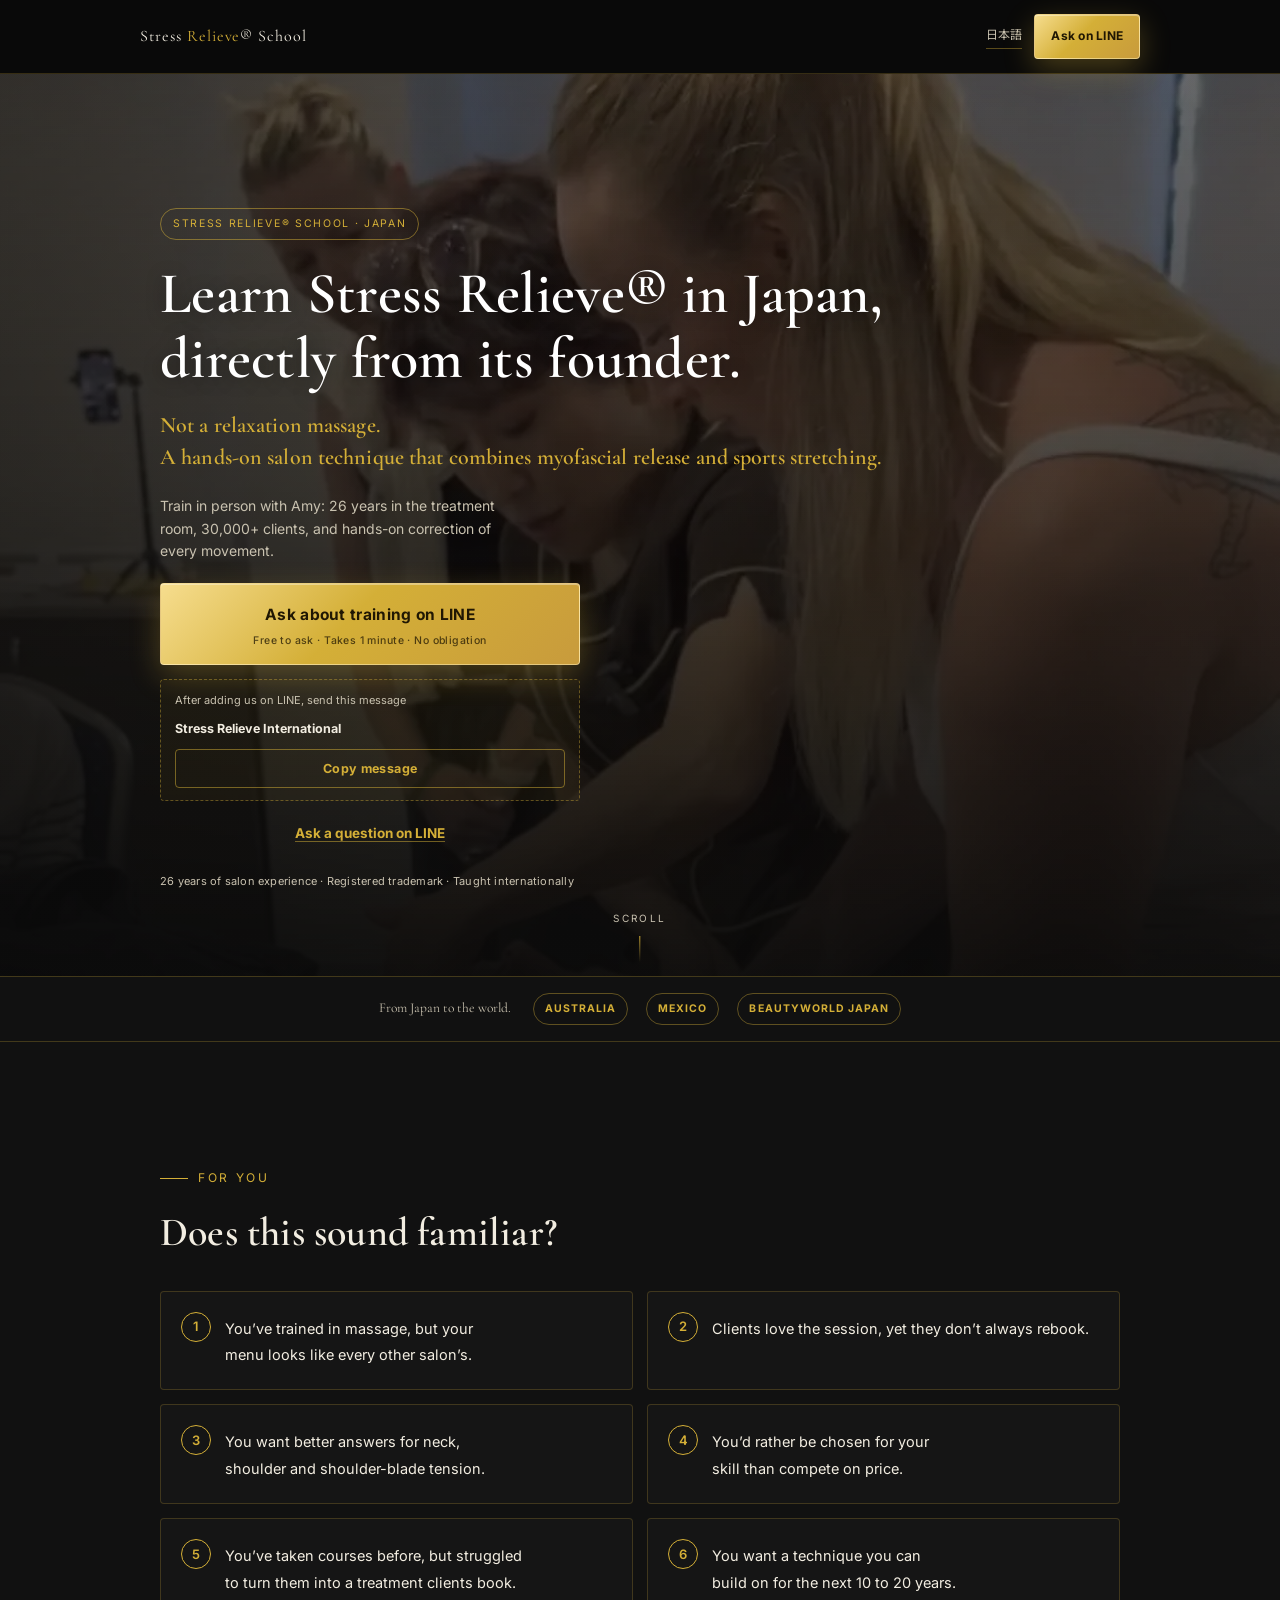
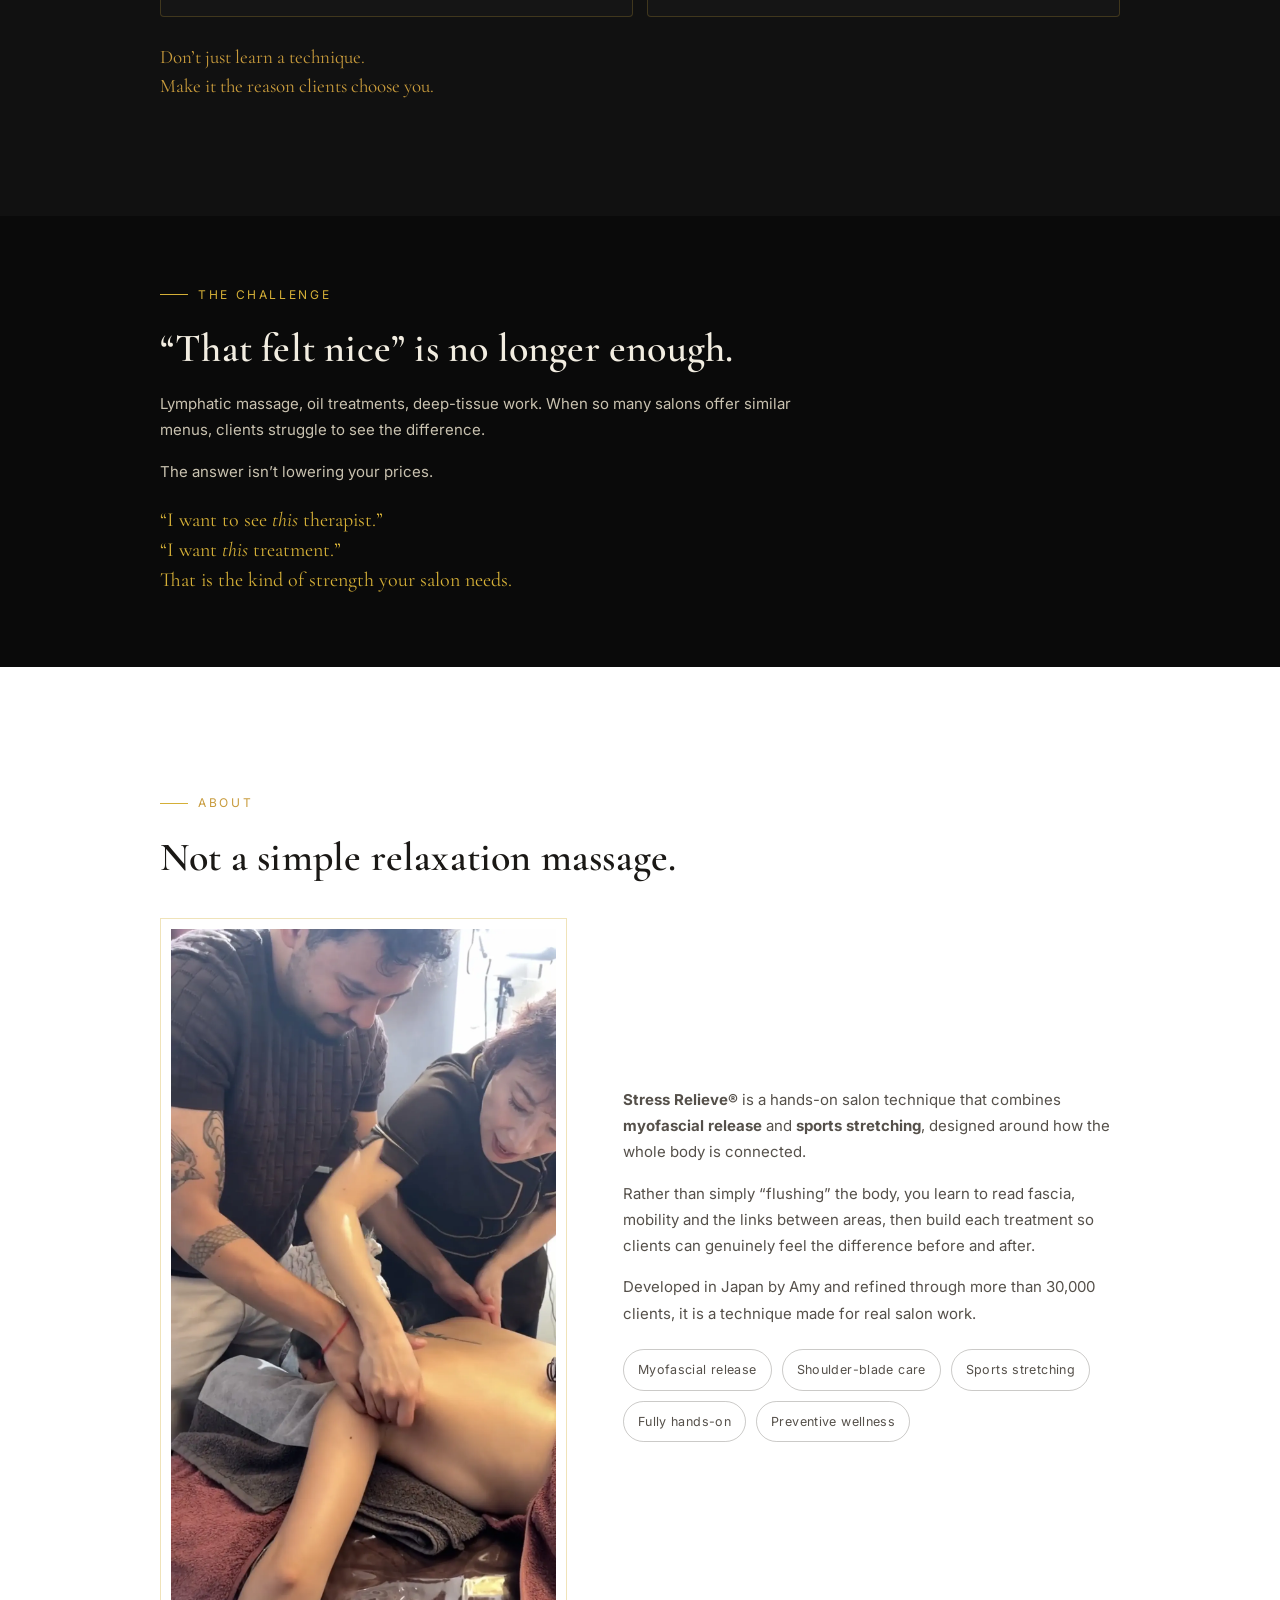
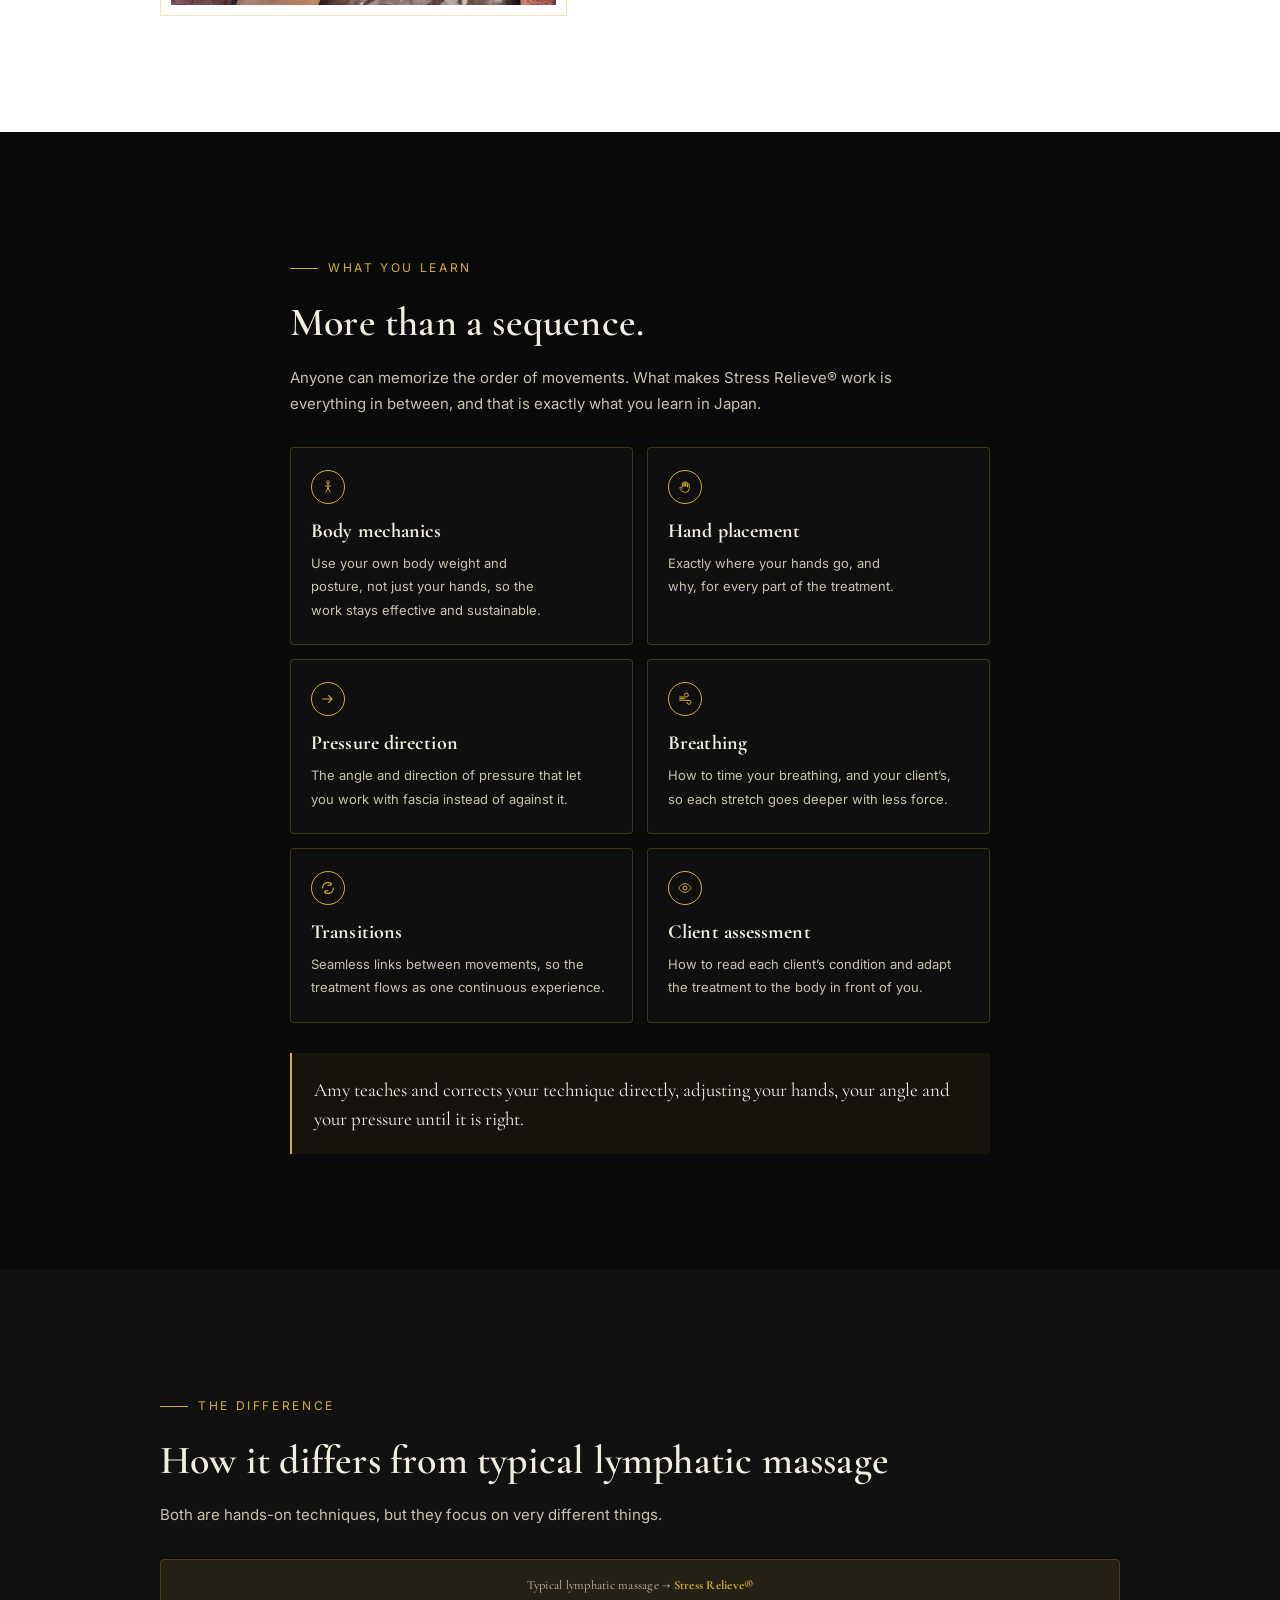
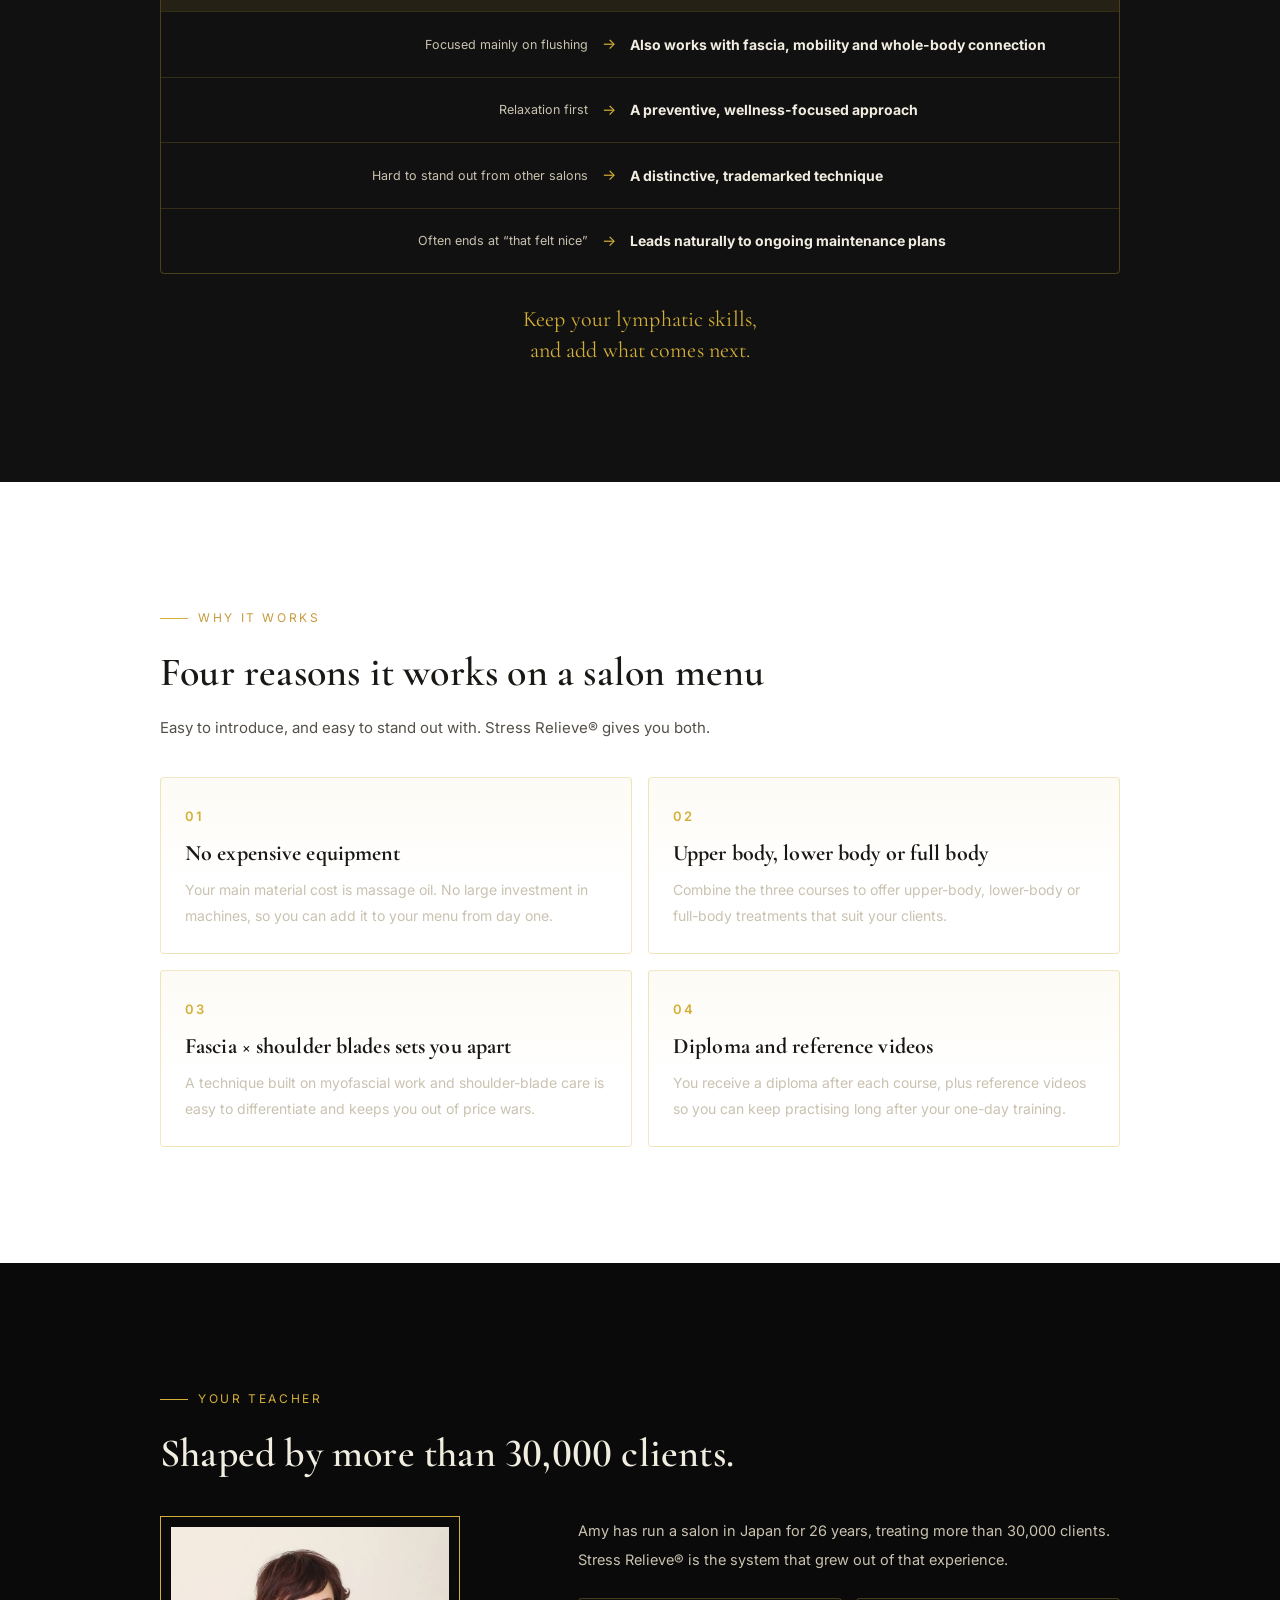
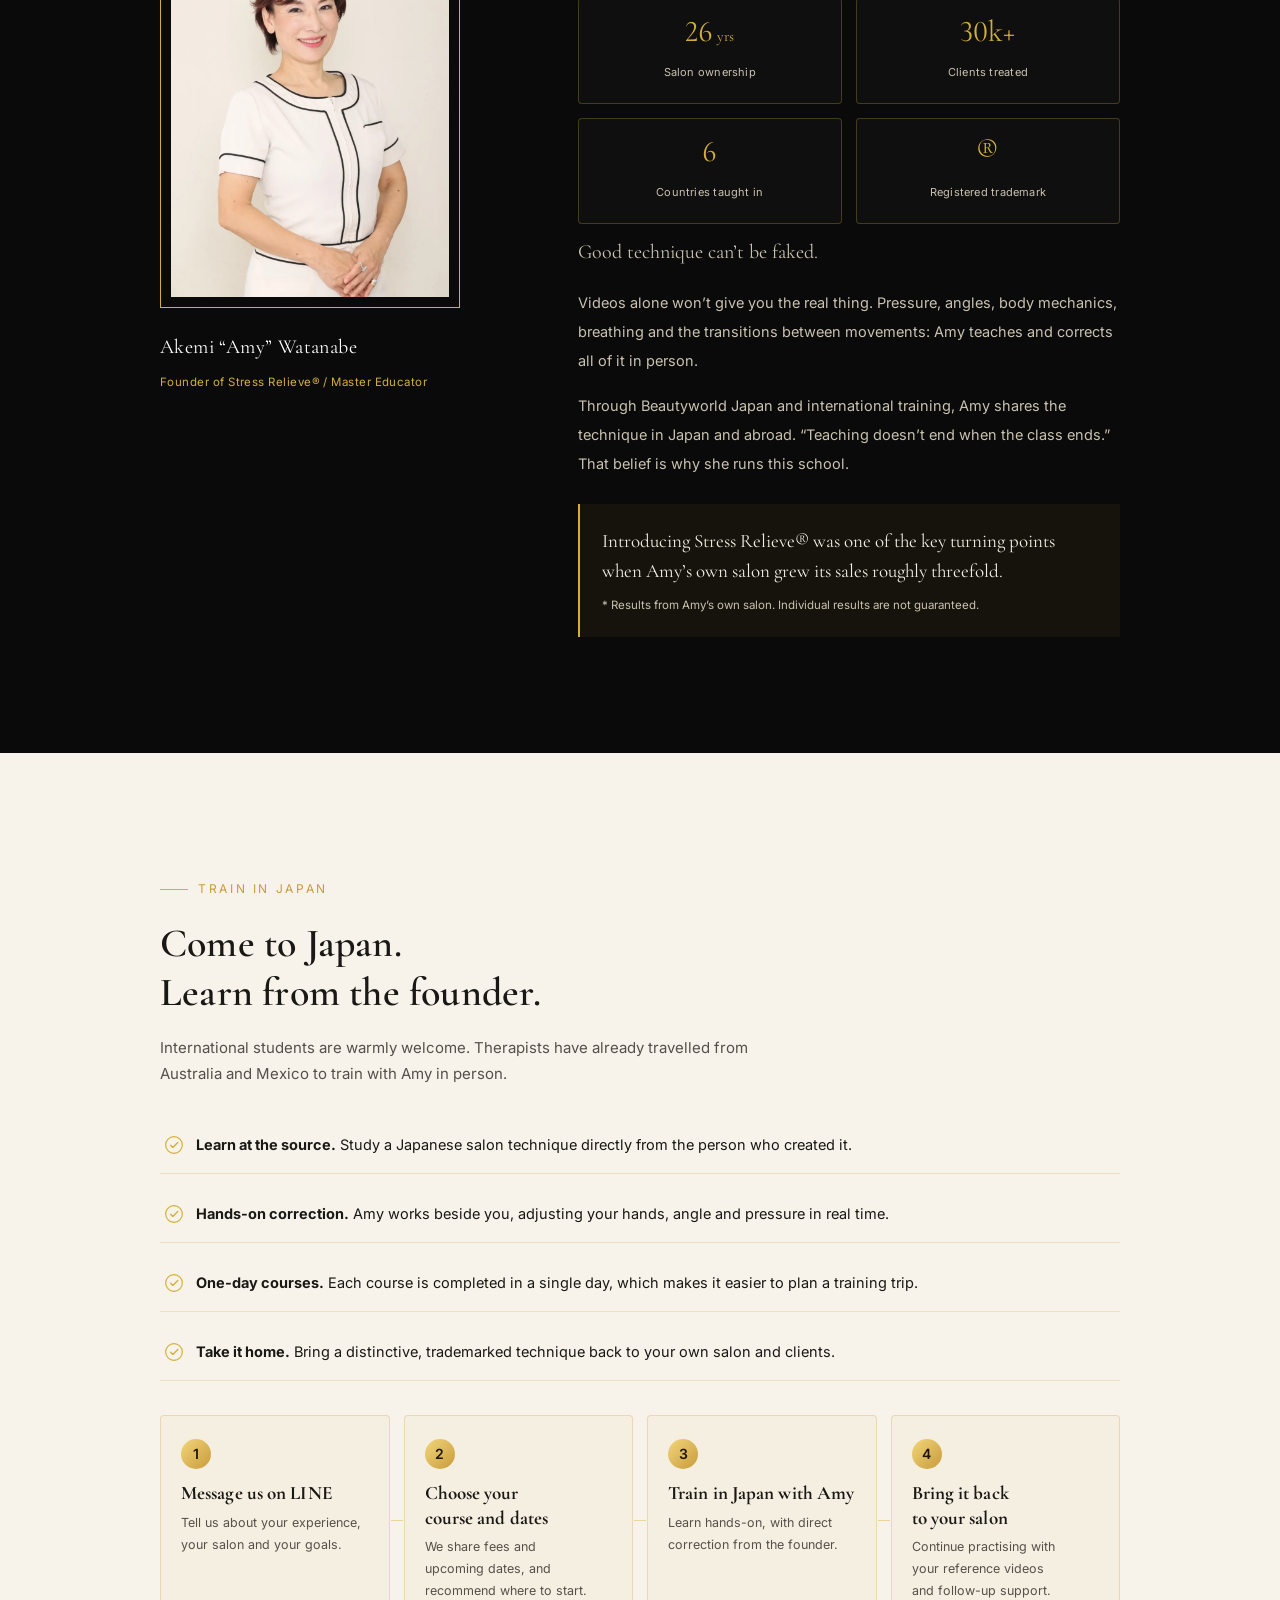
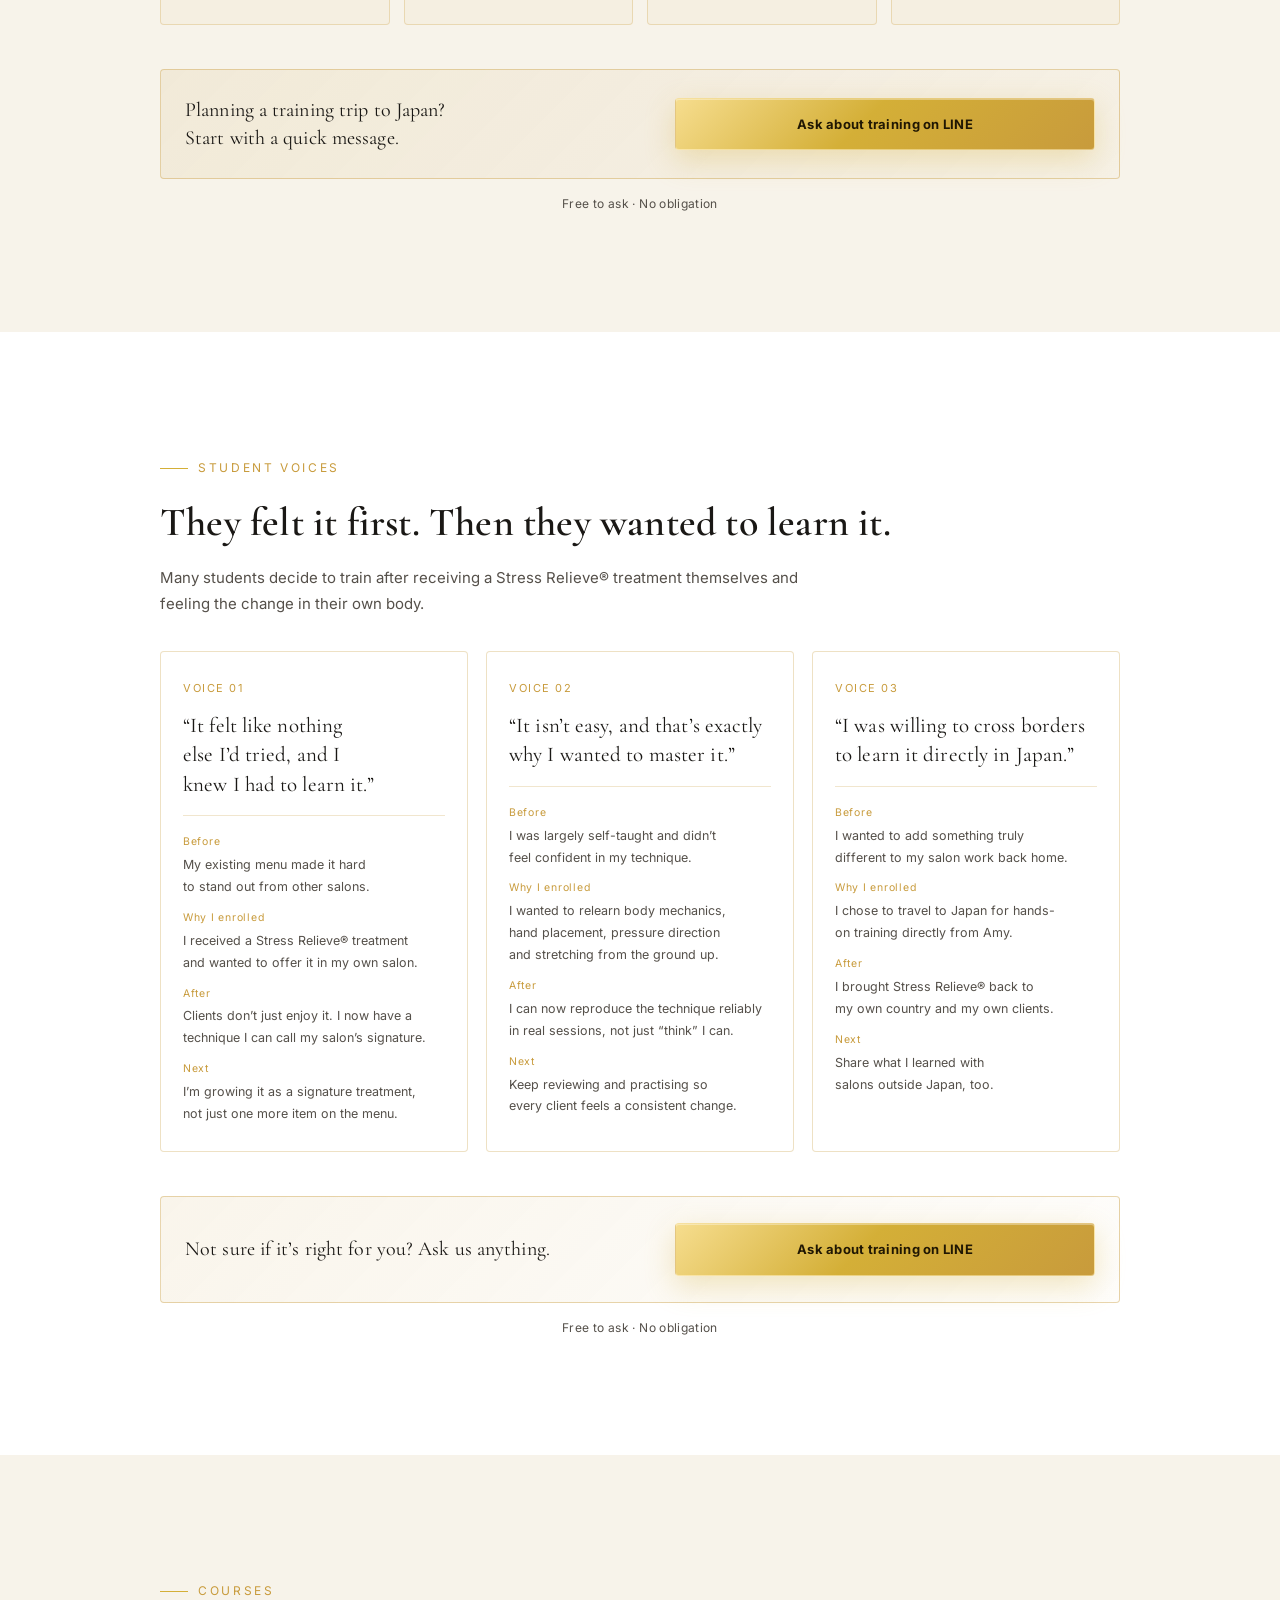
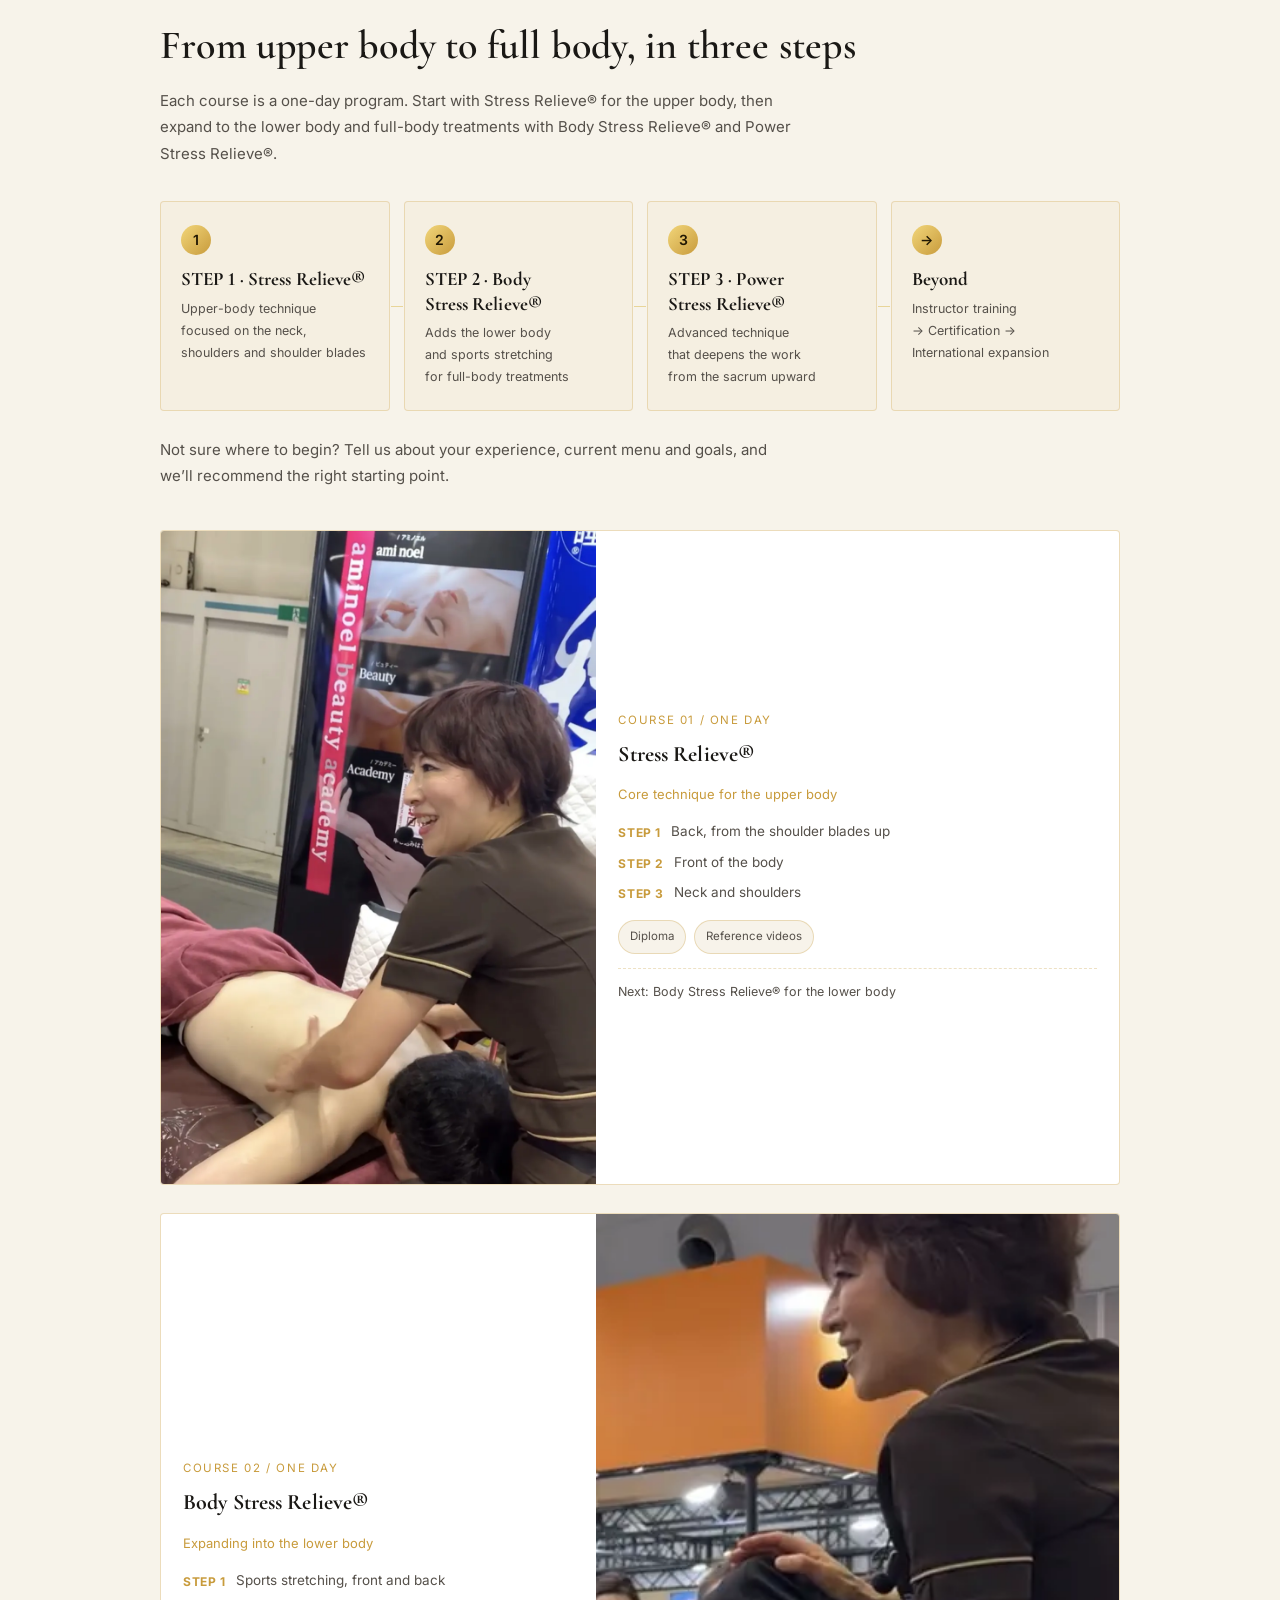
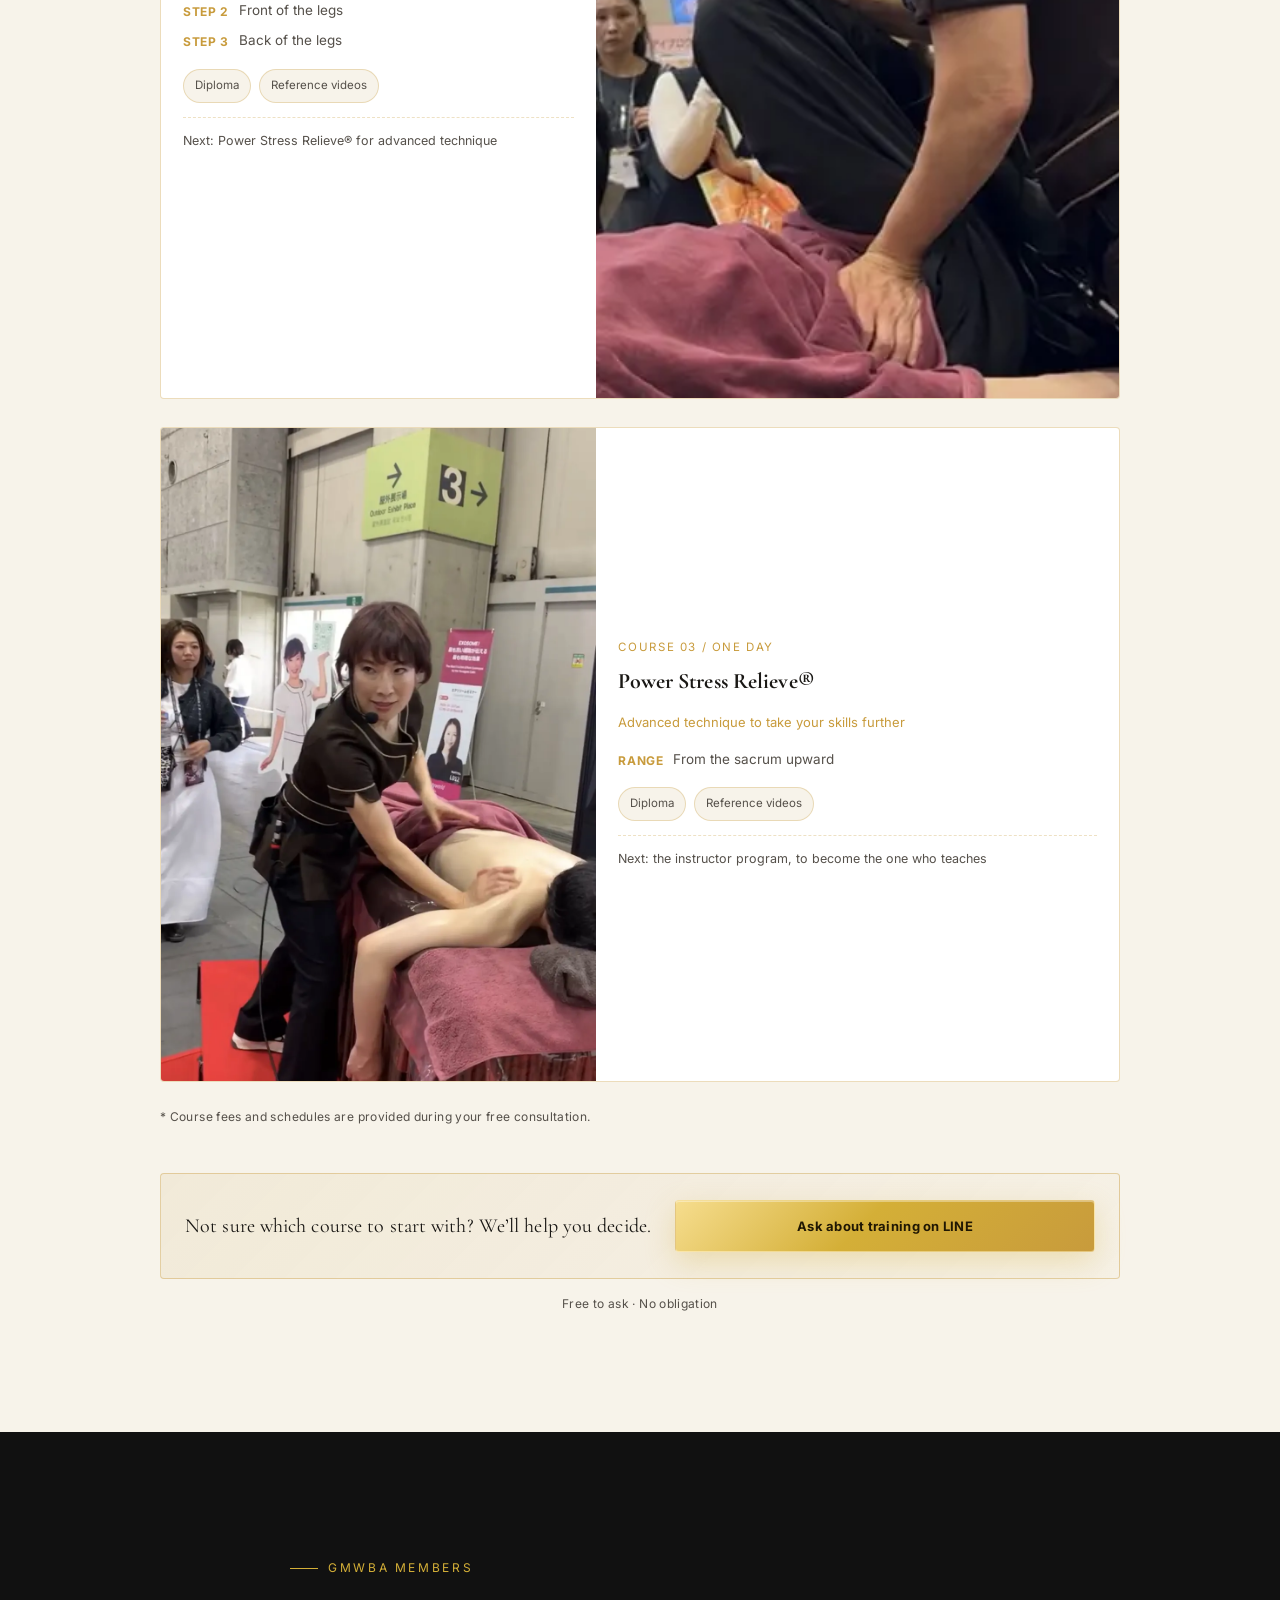
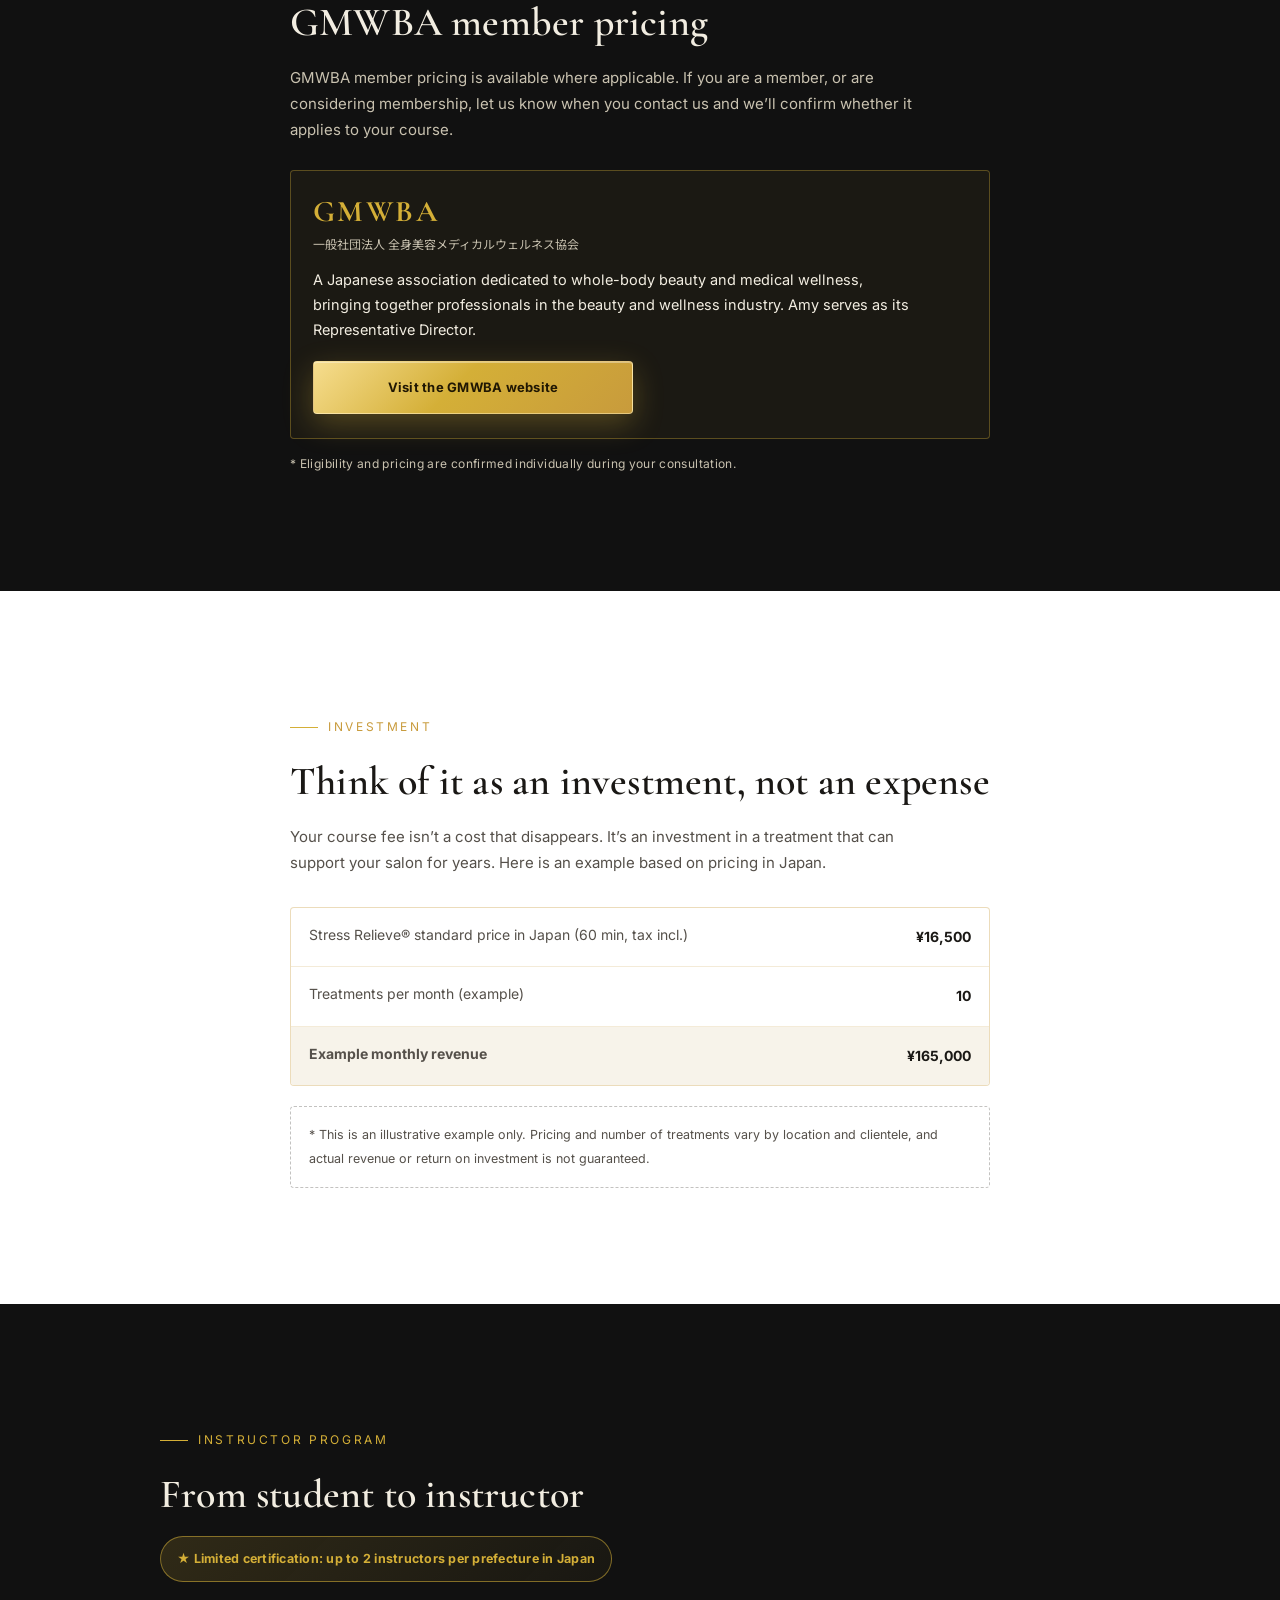
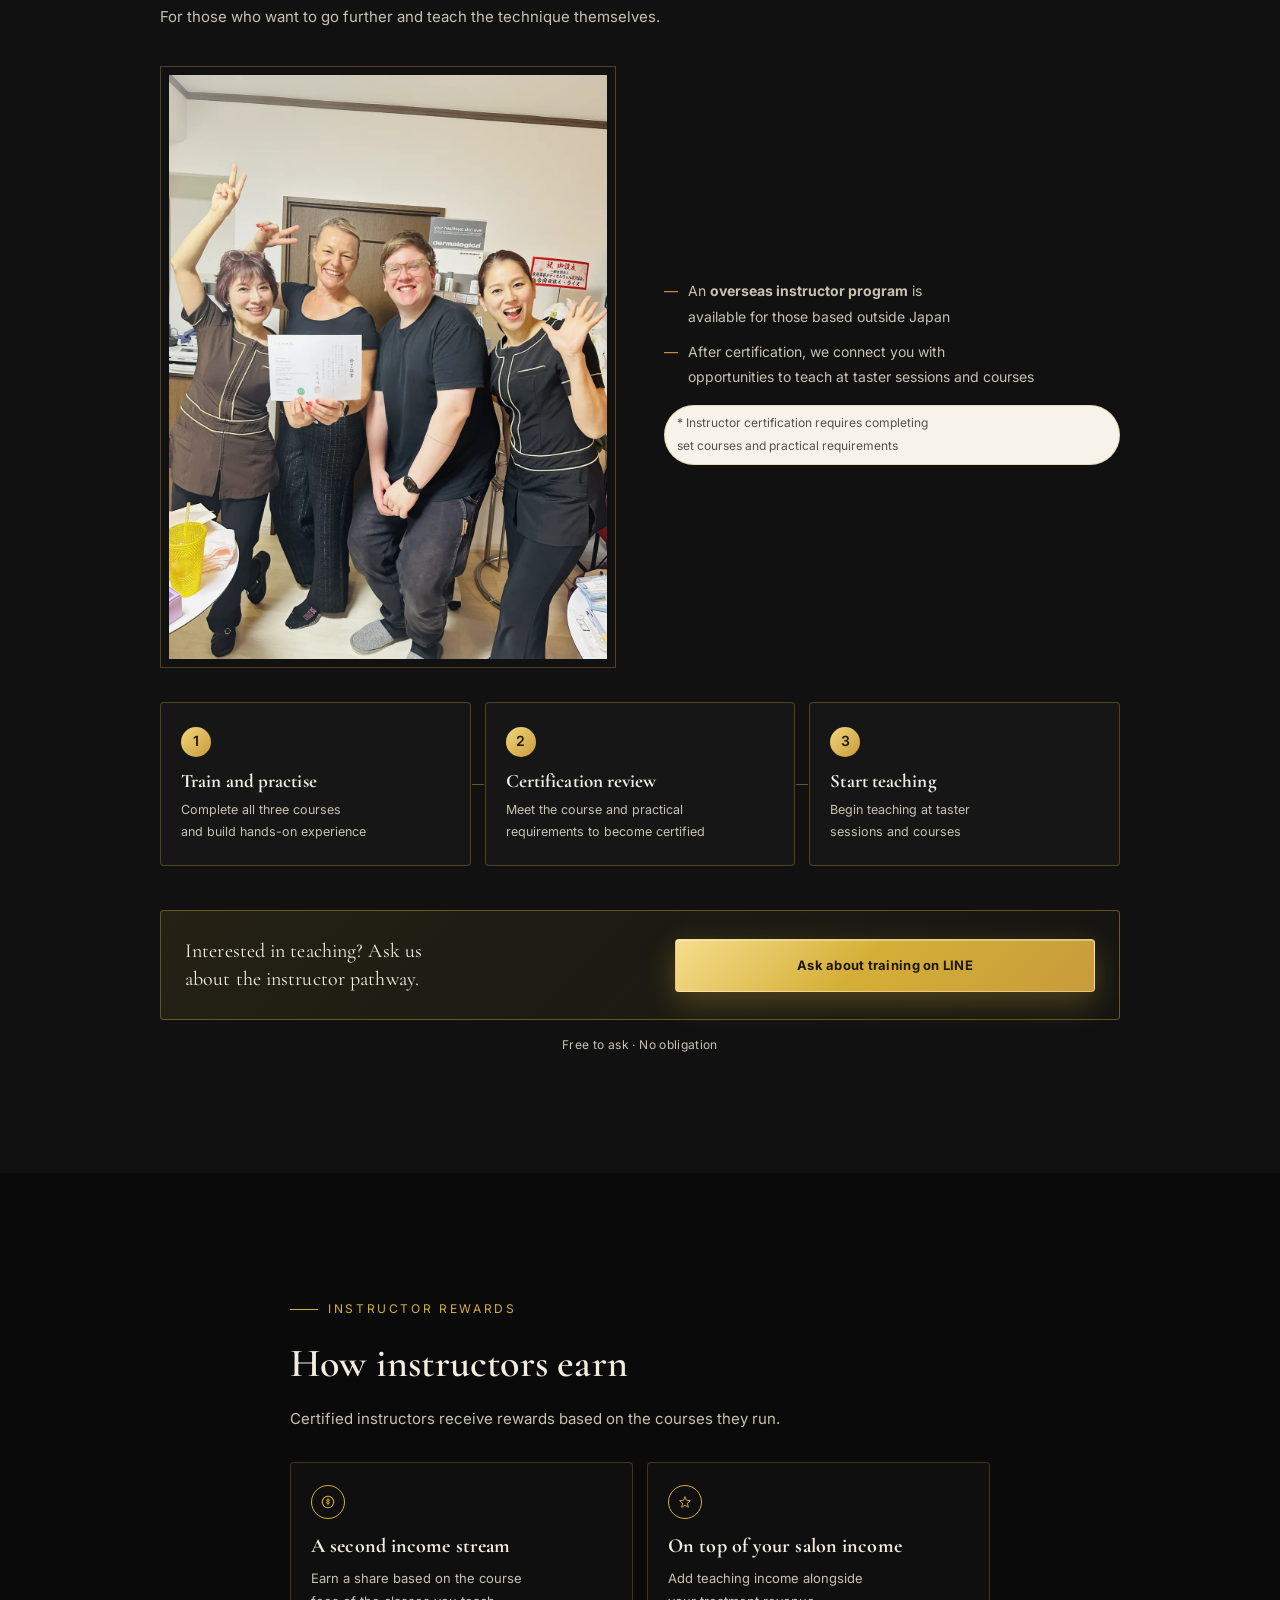
==== en/index.html @ 3ecc0f92 "海外受講者向けの英語版LPを /en/ に新規作成 - en/index.html：日本語版の構成・画像・料金・LINEリンクを引き継いだ   英語版LP。海外のセラピスト・サロンオーナー向けに、日本" ====
<!doctype html>
<html lang="en">
<head>
<meta charset="UTF-8">
<meta name="viewport" content="width=device-width, initial-scale=1, viewport-fit=cover">
<title>Stress Relieve® School Japan | Train with Founder Amy | Myofascial Release × Sports Stretching</title>
<meta name="description" content="Learn Stress Relieve® in Japan, directly from founder Amy. A hands-on salon technique combining myofascial release and sports stretching, for international therapists and salon owners.">
<link rel="canonical" href="https://aminoel0307-ship-it.github.io/stress-relieve-lp/en/">
<link rel="alternate" hreflang="en" href="https://aminoel0307-ship-it.github.io/stress-relieve-lp/en/">
<link rel="alternate" hreflang="ja" href="https://aminoel0307-ship-it.github.io/stress-relieve-lp/">
<link rel="alternate" hreflang="x-default" href="https://aminoel0307-ship-it.github.io/stress-relieve-lp/">

<meta property="og:type" content="website">
<meta property="og:site_name" content="Stress Relieve® School">
<meta property="og:title" content="Stress Relieve® School Japan | Train with Founder Amy | Myofascial Release × Sports Stretching">
<meta property="og:description" content="Learn Stress Relieve® in Japan, directly from founder Amy. A hands-on salon technique combining myofascial release and sports stretching, for international therapists and salon owners.">
<meta property="og:url" content="https://aminoel0307-ship-it.github.io/stress-relieve-lp/en/">
<meta property="og:image" content="https://aminoel0307-ship-it.github.io/stress-relieve-lp/images/og-image.jpg">
<meta property="og:locale" content="en_US">
<meta property="og:locale:alternate" content="ja_JP">
<meta name="twitter:card" content="summary_large_image">
<meta name="twitter:title" content="Stress Relieve® School Japan | Train with Founder Amy | Myofascial Release × Sports Stretching">
<meta name="twitter:description" content="Learn Stress Relieve® in Japan, directly from founder Amy. A hands-on salon technique combining myofascial release and sports stretching, for international therapists and salon owners.">
<meta name="twitter:image" content="https://aminoel0307-ship-it.github.io/stress-relieve-lp/images/og-image.jpg">

<link rel="icon" href="../favicon.svg" type="image/svg+xml">
<meta name="theme-color" content="#0a0a0a">

<link rel="preconnect" href="https://fonts.googleapis.com">
<link rel="preconnect" href="https://fonts.gstatic.com" crossorigin>
<link href="https://fonts.googleapis.com/css2?family=Cormorant+Garamond:wght@500;600;700&family=Inter:wght@400;500;600;700&family=Shippori+Mincho:wght@600&family=Noto+Sans+JP:wght@400;500;700&display=swap" rel="stylesheet">

<!-- 日本語版と共通のスタイル + 英語版専用の上書き（日本語版のCSSは変更しない） -->
<link rel="stylesheet" href="../css/style.css">
<link rel="stylesheet" href="css/en.css">

<script type="application/ld+json">
{
  "@context": "https://schema.org",
  "@type": "EducationalOrganization",
  "name": "Stress Relieve® School",
  "description": "A hands-on salon technique school in Japan teaching Stress Relieve®, which combines myofascial release and sports stretching.",
  "inLanguage": "en",
  "founder": { "@type": "Person", "name": "Akemi \"Amy\" Watanabe" }
}
</script>
</head>
<body>

<a class="u-sr-only" href="#main">Skip to content</a>

<header class="site-header">
  <div class="site-header__inner">
    <a class="site-header__logo" href="#hero">Stress <em>Relieve</em>® School</a>
    <div class="en-header__actions">
      <a class="en-lang" href="../" hreflang="ja" lang="ja">日本語</a>
      <a class="btn btn-gold site-header__cta js-cta-consult" href="#">Ask on LINE</a>
    </div>
  </div>
</header>

<main id="main">

  <!-- 1. Hero -->
  <section class="hero" id="hero" aria-labelledby="hero-title">
    <div class="hero__media">
      <picture>
        <source srcset="../images/hero.webp" type="image/webp">
        <img src="../images/hero.jpg" alt="Amy demonstrating the Stress Relieve® technique" width="1206" height="2114" fetchpriority="high">
      </picture>
    </div>
    <div class="hero__content">
      <span class="hero__badge">STRESS RELIEVE® SCHOOL · JAPAN</span>
      <h1 class="hero__title" id="hero-title">Learn Stress Relieve® in Japan, directly from its founder.</h1>
      <p class="hero__catch">Not a relaxation massage.<br>A hands-on salon technique that combines myofascial release and sports stretching.</p>
      <p class="hero__supporting">Train in person with Amy: 26 years in the treatment room, 30,000+ clients, and hands-on correction of every movement.</p>

      <div class="cta-stack">
        <a class="btn btn-gold btn--stacked js-cta-consult" href="#">
          <span class="btn__label">Ask about training on LINE</span>
          <span class="btn-gold__sub">Free to ask · Takes 1 minute · No obligation</span>
        </a>
      </div>

      <div class="line-guide line-guide--compact">
        <p class="line-guide__label">After adding us on LINE, send this message</p>
        <div class="line-guide__box">
          <strong>Stress Relieve International</strong>
        </div>
        <button type="button" class="btn-copy js-copy-line-message">Copy message</button>
      </div>
      <a class="hero__line-link js-cta-line" href="#">Ask a question on LINE</a>

      <p class="hero__trust">26 years of salon experience · Registered trademark · Taught internationally</p>
    </div>
    <div class="scroll-cue" aria-hidden="true">
      <span>SCROLL</span>
      <span class="scroll-cue__line"></span>
    </div>
  </section>

  <div class="global-strip" aria-label="International track record">
    <span class="global-strip__lead">From Japan to the world.</span>
    <span class="global-strip__item">AUSTRALIA</span>
    <span class="global-strip__item">MEXICO</span>
    <span class="global-strip__item">BEAUTYWORLD JAPAN</span>
  </div>

  <!-- 2. For you -->
  <section class="section section--charcoal" aria-labelledby="worry-title">
    <div class="section__inner reveal">
      <span class="eyebrow">FOR YOU</span>
      <h2 class="section__title" id="worry-title">Does this sound familiar?</h2>

      <div class="worry-grid">
        <div class="worry-item"><span class="worry-item__mark" aria-hidden="true">1</span><p>You&rsquo;ve trained in massage, but your menu looks like every other salon&rsquo;s.</p></div>
        <div class="worry-item"><span class="worry-item__mark" aria-hidden="true">2</span><p>Clients love the session, yet they don&rsquo;t always rebook.</p></div>
        <div class="worry-item"><span class="worry-item__mark" aria-hidden="true">3</span><p>You want better answers for neck, shoulder and shoulder-blade tension.</p></div>
        <div class="worry-item"><span class="worry-item__mark" aria-hidden="true">4</span><p>You&rsquo;d rather be chosen for your skill than compete on price.</p></div>
        <div class="worry-item"><span class="worry-item__mark" aria-hidden="true">5</span><p>You&rsquo;ve taken courses before, but struggled to turn them into a treatment clients book.</p></div>
        <div class="worry-item"><span class="worry-item__mark" aria-hidden="true">6</span><p>You want a technique you can build on for the next 10 to 20 years.</p></div>
      </div>
      <p class="section__sub" style="margin-top:26px; font-family:var(--font-serif); font-size:19px; line-height:1.5; color:var(--c-gold-deep);">Don&rsquo;t just learn a technique.<br>Make it the reason clients choose you.</p>
    </div>
  </section>

  <!-- 3. Problem -->
  <section class="section section--black section--tight" aria-labelledby="problem-title">
    <div class="section__inner reveal">
      <span class="eyebrow">THE CHALLENGE</span>
      <h2 class="section__title" id="problem-title">&ldquo;That felt nice&rdquo; is no longer enough.</h2>
      <p class="section__sub">Lymphatic massage, oil treatments, deep-tissue work. When so many salons offer similar menus, clients struggle to see the difference.</p>
      <p class="section__sub">The answer isn&rsquo;t lowering your prices.</p>
      <p class="section__sub" style="font-family:var(--font-serif); font-size:20px; line-height:1.5; color:var(--c-gold);">&ldquo;I want to see <em>this</em> therapist.&rdquo;<br>&ldquo;I want <em>this</em> treatment.&rdquo;<br>That is the kind of strength your salon needs.</p>
    </div>
  </section>

  <!-- 4. About -->
  <section class="section section--white" aria-labelledby="about-title">
    <div class="section__inner reveal">
      <span class="eyebrow" style="color:var(--c-gold-deep)">ABOUT</span>
      <h2 class="section__title" id="about-title">Not a simple relaxation massage.</h2>

      <div class="about-layout">
        <figure class="about-layout__figure">
          <picture>
            <source srcset="../images/about.webp" type="image/webp">
            <img src="../images/about.jpg" alt="Amy and a male student working on a model&rsquo;s shoulder blades and upper back" width="1200" height="2109" loading="lazy">
          </picture>
        </figure>
        <div>
          <p class="section__sub"><strong>Stress Relieve®</strong> is a hands-on salon technique that combines <strong>myofascial release</strong> and <strong>sports stretching</strong>, designed around how the whole body is connected.</p>
          <p class="section__sub">Rather than simply &ldquo;flushing&rdquo; the body, you learn to read fascia, mobility and the links between areas, then build each treatment so clients can genuinely feel the difference before and after.</p>
          <p class="section__sub">Developed in Japan by Amy and refined through more than 30,000 clients, it is a technique made for real salon work.</p>
          <div class="about-keywords">
            <span class="keyword-chip">Myofascial release</span>
            <span class="keyword-chip">Shoulder-blade care</span>
            <span class="keyword-chip">Sports stretching</span>
            <span class="keyword-chip">Fully hands-on</span>
            <span class="keyword-chip">Preventive wellness</span>
          </div>
        </div>
      </div>
    </div>
  </section>

  <!-- 5. What you learn (英語版で追加) -->
  <section class="section section--black" aria-labelledby="learn-title">
    <div class="section__inner section__inner--narrow reveal">
      <span class="eyebrow">WHAT YOU LEARN</span>
      <h2 class="section__title" id="learn-title">More than a sequence.</h2>
      <p class="section__sub">Anyone can memorize the order of movements. What makes Stress Relieve® work is everything in between, and that is exactly what you learn in Japan.</p>

      <div class="icon-grid">
        <div class="icon-card">
          <span class="icon-card__icon" aria-hidden="true">
            <svg viewBox="0 0 24 24" fill="none"><circle cx="12" cy="5" r="2" stroke="currentColor" stroke-width="1.5"/><path d="M12 7.5v6M8 10.5h8M12 13.5l-3 6M12 13.5l3 6" stroke="currentColor" stroke-width="1.5" stroke-linecap="round"/></svg>
          </span>
          <h3 class="icon-card__title">Body mechanics</h3>
          <p class="icon-card__text">Use your own body weight and posture, not just your hands, so the work stays effective and sustainable.</p>
        </div>
        <div class="icon-card">
          <span class="icon-card__icon" aria-hidden="true">
            <svg viewBox="0 0 24 24" fill="none"><path d="M8 12V6.5a1.3 1.3 0 0 1 2.6 0V11M10.6 10.5V5.3a1.3 1.3 0 0 1 2.6 0v5.2M13.2 10.5V6.3a1.3 1.3 0 0 1 2.6 0V12M15.8 11V8.8a1.3 1.3 0 0 1 2.6 0V14a6 6 0 0 1-6 6h-.6a6 6 0 0 1-5-2.7L4.5 14a1.3 1.3 0 0 1 2.2-1.4L8 14" stroke="currentColor" stroke-width="1.4" stroke-linecap="round" stroke-linejoin="round"/></svg>
          </span>
          <h3 class="icon-card__title">Hand placement</h3>
          <p class="icon-card__text">Exactly where your hands go, and why, for every part of the treatment.</p>
        </div>
        <div class="icon-card">
          <span class="icon-card__icon" aria-hidden="true">
            <svg viewBox="0 0 24 24" fill="none"><path d="M4 12h14M13 7l5 5-5 5" stroke="currentColor" stroke-width="1.6" stroke-linecap="round" stroke-linejoin="round"/></svg>
          </span>
          <h3 class="icon-card__title">Pressure direction</h3>
          <p class="icon-card__text">The angle and direction of pressure that let you work with fascia instead of against it.</p>
        </div>
        <div class="icon-card">
          <span class="icon-card__icon" aria-hidden="true">
            <svg viewBox="0 0 24 24" fill="none"><path d="M4 9h10a3 3 0 1 0-3-3M4 14h14a3 3 0 1 1-3 3M4 11.5h7" stroke="currentColor" stroke-width="1.5" stroke-linecap="round"/></svg>
          </span>
          <h3 class="icon-card__title">Breathing</h3>
          <p class="icon-card__text">How to time your breathing, and your client&rsquo;s, so each stretch goes deeper with less force.</p>
        </div>
        <div class="icon-card">
          <span class="icon-card__icon" aria-hidden="true">
            <svg viewBox="0 0 24 24" fill="none"><path d="M4 12a8 8 0 0 1 13.5-5.8M20 12a8 8 0 0 1-13.5 5.8" stroke="currentColor" stroke-width="1.6" stroke-linecap="round"/><path d="M16 4v4h-4M8 20v-4h4" stroke="currentColor" stroke-width="1.6" stroke-linecap="round" stroke-linejoin="round"/></svg>
          </span>
          <h3 class="icon-card__title">Transitions</h3>
          <p class="icon-card__text">Seamless links between movements, so the treatment flows as one continuous experience.</p>
        </div>
        <div class="icon-card">
          <span class="icon-card__icon" aria-hidden="true">
            <svg viewBox="0 0 24 24" fill="none"><path d="M2.5 12S6 5.5 12 5.5 21.5 12 21.5 12 18 18.5 12 18.5 2.5 12 2.5 12z" stroke="currentColor" stroke-width="1.5" stroke-linejoin="round"/><circle cx="12" cy="12" r="3" stroke="currentColor" stroke-width="1.5"/></svg>
          </span>
          <h3 class="icon-card__title">Client assessment</h3>
          <p class="icon-card__text">How to read each client&rsquo;s condition and adapt the treatment to the body in front of you.</p>
        </div>
      </div>

      <div class="stat-quote en-callout">
        <p>Amy teaches and corrects your technique directly, adjusting your hands, your angle and your pressure until it is right.</p>
      </div>
    </div>
  </section>

  <!-- 6. Difference -->
  <section class="section section--charcoal" aria-labelledby="compare-title">
    <div class="section__inner reveal">
      <span class="eyebrow">THE DIFFERENCE</span>
      <h2 class="section__title" id="compare-title">How it differs from typical lymphatic massage</h2>
      <p class="section__sub">Both are hands-on techniques, but they focus on very different things.</p>

      <div class="compare-table">
        <p class="compare-table__head">Typical lymphatic massage <span aria-hidden="true">→</span> <span class="is-gold">Stress Relieve®</span></p>
        <div class="compare-table__row">
          <span class="compare-table__before">Focused mainly on flushing</span>
          <span class="compare-table__arrow" aria-hidden="true">→</span>
          <span class="compare-table__after">Also works with fascia, mobility and whole-body connection</span>
        </div>
        <div class="compare-table__row">
          <span class="compare-table__before">Relaxation first</span>
          <span class="compare-table__arrow" aria-hidden="true">→</span>
          <span class="compare-table__after">A preventive, wellness-focused approach</span>
        </div>
        <div class="compare-table__row">
          <span class="compare-table__before">Hard to stand out from other salons</span>
          <span class="compare-table__arrow" aria-hidden="true">→</span>
          <span class="compare-table__after">A distinctive, trademarked technique</span>
        </div>
        <div class="compare-table__row">
          <span class="compare-table__before">Often ends at &ldquo;that felt nice&rdquo;</span>
          <span class="compare-table__arrow" aria-hidden="true">→</span>
          <span class="compare-table__after">Leads naturally to ongoing maintenance plans</span>
        </div>
      </div>

      <p class="compare-statement">Keep your lymphatic skills,<br>and add what comes next.</p>
    </div>
  </section>

  <!-- 7. Reasons -->
  <section class="section section--white" aria-labelledby="reason-title">
    <div class="section__inner reveal">
      <span class="eyebrow" style="color:var(--c-gold-deep)">WHY IT WORKS</span>
      <h2 class="section__title" id="reason-title">Four reasons it works on a salon menu</h2>
      <p class="section__sub">Easy to introduce, and easy to stand out with. Stress Relieve® gives you both.</p>

      <div class="reason-list">
        <div class="reason-card">
          <span class="reason-card__num">01</span>
          <h3 class="reason-card__title">No expensive equipment</h3>
          <p class="reason-card__text">Your main material cost is massage oil. No large investment in machines, so you can add it to your menu from day one.</p>
        </div>
        <div class="reason-card">
          <span class="reason-card__num">02</span>
          <h3 class="reason-card__title">Upper body, lower body or full body</h3>
          <p class="reason-card__text">Combine the three courses to offer upper-body, lower-body or full-body treatments that suit your clients.</p>
        </div>
        <div class="reason-card">
          <span class="reason-card__num">03</span>
          <h3 class="reason-card__title">Fascia &times; shoulder blades sets you apart</h3>
          <p class="reason-card__text">A technique built on myofascial work and shoulder-blade care is easy to differentiate and keeps you out of price wars.</p>
        </div>
        <div class="reason-card">
          <span class="reason-card__num">04</span>
          <h3 class="reason-card__title">Diploma and reference videos</h3>
          <p class="reason-card__text">You receive a diploma after each course, plus reference videos so you can keep practising long after your one-day training.</p>
        </div>
      </div>
    </div>
  </section>

  <!-- 8. Founder / track record -->
  <section class="section section--black" aria-labelledby="profile-title">
    <div class="section__inner reveal">
      <span class="eyebrow">YOUR TEACHER</span>
      <h2 class="section__title" id="profile-title">Shaped by more than 30,000 clients.</h2>

      <div class="profile-layout">
        <div>
          <div class="profile-photo">
            <picture>
              <source srcset="../images/amy-profile.webp" type="image/webp">
              <img src="../images/amy-profile.jpg" alt="Akemi &ldquo;Amy&rdquo; Watanabe, founder of Stress Relieve®" width="900" height="1360" loading="lazy">
            </picture>
          </div>
          <div class="profile-name">
            <span class="profile-name__ja">Akemi &ldquo;Amy&rdquo; Watanabe</span>
            <span class="profile-name__en">Founder of Stress Relieve® / Master Educator</span>
          </div>
        </div>
        <div class="profile-body">
          <p>Amy has run a salon in Japan for 26 years, treating more than 30,000 clients. Stress Relieve® is the system that grew out of that experience.</p>

          <div class="stat-grid">
            <div class="stat-grid__item"><span class="stat-grid__num">26<span style="font-size:0.5em;"> yrs</span></span><span class="stat-grid__label">Salon ownership</span></div>
            <div class="stat-grid__item"><span class="stat-grid__num">30k+</span><span class="stat-grid__label">Clients treated</span></div>
            <div class="stat-grid__item"><span class="stat-grid__num">6</span><span class="stat-grid__label">Countries taught in</span></div>
            <div class="stat-grid__item"><span class="stat-grid__num">®</span><span class="stat-grid__label">Registered trademark</span></div>
          </div>

          <p class="i-gold" style="font-family:var(--font-serif); font-size:20px;">Good technique can&rsquo;t be faked.</p>
          <p>Videos alone won&rsquo;t give you the real thing. Pressure, angles, body mechanics, breathing and the transitions between movements: Amy teaches and corrects all of it in person.</p>
          <p>Through Beautyworld Japan and international training, Amy shares the technique in Japan and abroad. &ldquo;Teaching doesn&rsquo;t end when the class ends.&rdquo; That belief is why she runs this school.</p>

          <div class="stat-quote">
            <p>Introducing Stress Relieve® was one of the key turning points when Amy&rsquo;s own salon grew its sales roughly threefold.</p>
            <small>* Results from Amy&rsquo;s own salon. Individual results are not guaranteed.</small>
          </div>
        </div>
      </div>
    </div>
  </section>

  <!-- 9. International students (英語版で追加) -->
  <section class="section section--ivory" aria-labelledby="japan-title">
    <div class="section__inner reveal">
      <span class="eyebrow" style="color:var(--c-gold-deep)">TRAIN IN JAPAN</span>
      <h2 class="section__title" id="japan-title">Come to Japan.<br>Learn from the founder.</h2>
      <p class="section__sub">International students are warmly welcome. Therapists have already travelled from Australia and Mexico to train with Amy in person.</p>

      <div class="check-list">
        <div class="check-item">
          <svg class="check-item__icon" viewBox="0 0 24 24" fill="none" aria-hidden="true"><circle cx="12" cy="12" r="10" stroke="currentColor" stroke-width="1.4"/><path d="M8 12.3l2.6 2.6L16.5 9" stroke="currentColor" stroke-width="1.6" stroke-linecap="round" stroke-linejoin="round"/></svg>
          <p><strong>Learn at the source.</strong> Study a Japanese salon technique directly from the person who created it.</p>
        </div>
        <div class="check-item">
          <svg class="check-item__icon" viewBox="0 0 24 24" fill="none" aria-hidden="true"><circle cx="12" cy="12" r="10" stroke="currentColor" stroke-width="1.4"/><path d="M8 12.3l2.6 2.6L16.5 9" stroke="currentColor" stroke-width="1.6" stroke-linecap="round" stroke-linejoin="round"/></svg>
          <p><strong>Hands-on correction.</strong> Amy works beside you, adjusting your hands, angle and pressure in real time.</p>
        </div>
        <div class="check-item">
          <svg class="check-item__icon" viewBox="0 0 24 24" fill="none" aria-hidden="true"><circle cx="12" cy="12" r="10" stroke="currentColor" stroke-width="1.4"/><path d="M8 12.3l2.6 2.6L16.5 9" stroke="currentColor" stroke-width="1.6" stroke-linecap="round" stroke-linejoin="round"/></svg>
          <p><strong>One-day courses.</strong> Each course is completed in a single day, which makes it easier to plan a training trip.</p>
        </div>
        <div class="check-item">
          <svg class="check-item__icon" viewBox="0 0 24 24" fill="none" aria-hidden="true"><circle cx="12" cy="12" r="10" stroke="currentColor" stroke-width="1.4"/><path d="M8 12.3l2.6 2.6L16.5 9" stroke="currentColor" stroke-width="1.6" stroke-linecap="round" stroke-linejoin="round"/></svg>
          <p><strong>Take it home.</strong> Bring a distinctive, trademarked technique back to your own salon and clients.</p>
        </div>
      </div>

      <div class="roadmap roadmap--flow" style="margin-top:34px;">
        <div class="roadmap__step"><span class="roadmap__num" aria-hidden="true">1</span><h3 class="roadmap__title">Message us on LINE</h3><p class="roadmap__text">Tell us about your experience, your salon and your goals.</p></div>
        <div class="roadmap__step"><span class="roadmap__num" aria-hidden="true">2</span><h3 class="roadmap__title">Choose your course and dates</h3><p class="roadmap__text">We share fees and upcoming dates, and recommend where to start.</p></div>
        <div class="roadmap__step"><span class="roadmap__num" aria-hidden="true">3</span><h3 class="roadmap__title">Train in Japan with Amy</h3><p class="roadmap__text">Learn hands-on, with direct correction from the founder.</p></div>
        <div class="roadmap__step"><span class="roadmap__num" aria-hidden="true">4</span><h3 class="roadmap__title">Bring it back to your salon</h3><p class="roadmap__text">Continue practising with your reference videos and follow-up support.</p></div>
      </div>

      <div class="cta-banner">
        <p class="cta-banner__text">Planning a training trip to Japan? Start with a quick message.</p>
        <a class="btn btn-gold btn-small js-cta-consult" href="#">Ask about training on LINE</a>
      </div>
      <p class="cta-note" style="margin-top:14px;">Free to ask · No obligation</p>
    </div>
  </section>

  <!-- 10. Student voice -->
  <section class="section section--white" aria-labelledby="voice-title">
    <div class="section__inner reveal">
      <span class="eyebrow" style="color:var(--c-gold-deep)">STUDENT VOICES</span>
      <h2 class="section__title" id="voice-title">They felt it first. Then they wanted to learn it.</h2>
      <p class="section__sub">Many students decide to train after receiving a Stress Relieve® treatment themselves and feeling the change in their own body.</p>

      <div class="voice-grid">
        <article class="voice-card">
          <span class="voice-card__label">VOICE 01</span>
          <p class="voice-card__quote">&ldquo;It felt like nothing else I&rsquo;d tried, and I knew I had to learn it.&rdquo;</p>
          <dl class="voice-card__flow">
            <div><dt>Before</dt><dd>My existing menu made it hard to stand out from other salons.</dd></div>
            <div><dt>Why I enrolled</dt><dd>I received a Stress Relieve® treatment and wanted to offer it in my own salon.</dd></div>
            <div><dt>After</dt><dd>Clients don&rsquo;t just enjoy it. I now have a technique I can call my salon&rsquo;s signature.</dd></div>
            <div><dt>Next</dt><dd>I&rsquo;m growing it as a signature treatment, not just one more item on the menu.</dd></div>
          </dl>
        </article>
        <article class="voice-card">
          <span class="voice-card__label">VOICE 02</span>
          <p class="voice-card__quote">&ldquo;It isn&rsquo;t easy, and that&rsquo;s exactly why I wanted to master it.&rdquo;</p>
          <dl class="voice-card__flow">
            <div><dt>Before</dt><dd>I was largely self-taught and didn&rsquo;t feel confident in my technique.</dd></div>
            <div><dt>Why I enrolled</dt><dd>I wanted to relearn body mechanics, hand placement, pressure direction and stretching from the ground up.</dd></div>
            <div><dt>After</dt><dd>I can now reproduce the technique reliably in real sessions, not just &ldquo;think&rdquo; I can.</dd></div>
            <div><dt>Next</dt><dd>Keep reviewing and practising so every client feels a consistent change.</dd></div>
          </dl>
        </article>
        <article class="voice-card">
          <span class="voice-card__label">VOICE 03</span>
          <p class="voice-card__quote">&ldquo;I was willing to cross borders to learn it directly in Japan.&rdquo;</p>
          <dl class="voice-card__flow">
            <div><dt>Before</dt><dd>I wanted to add something truly different to my salon work back home.</dd></div>
            <div><dt>Why I enrolled</dt><dd>I chose to travel to Japan for hands-on training directly from Amy.</dd></div>
            <div><dt>After</dt><dd>I brought Stress Relieve® back to my own country and my own clients.</dd></div>
            <div><dt>Next</dt><dd>Share what I learned with salons outside Japan, too.</dd></div>
          </dl>
        </article>
      </div>

      <div class="cta-banner">
        <p class="cta-banner__text">Not sure if it&rsquo;s right for you? Ask us anything.</p>
        <a class="btn btn-gold btn-small js-cta-consult" href="#">Ask about training on LINE</a>
      </div>
      <p class="cta-note" style="margin-top:14px;">Free to ask · No obligation</p>
    </div>
  </section>

  <!-- 11. Courses -->
  <section class="section section--ivory" aria-labelledby="course-title">
    <div class="section__inner reveal">
      <span class="eyebrow" style="color:var(--c-gold-deep)">COURSES</span>
      <h2 class="section__title" id="course-title">From upper body to full body, in three steps</h2>
      <p class="section__sub">Each course is a one-day program. Start with Stress Relieve® for the upper body, then expand to the lower body and full-body treatments with Body Stress Relieve® and Power Stress Relieve®.</p>

      <div class="roadmap roadmap--flow" style="margin-top:34px;">
        <div class="roadmap__step"><span class="roadmap__num" aria-hidden="true">1</span><h3 class="roadmap__title">STEP 1 · Stress Relieve®</h3><p class="roadmap__text">Upper-body technique focused on the neck, shoulders and shoulder blades</p></div>
        <div class="roadmap__step"><span class="roadmap__num" aria-hidden="true">2</span><h3 class="roadmap__title">STEP 2 · Body Stress Relieve®</h3><p class="roadmap__text">Adds the lower body and sports stretching for full-body treatments</p></div>
        <div class="roadmap__step"><span class="roadmap__num" aria-hidden="true">3</span><h3 class="roadmap__title">STEP 3 · Power Stress Relieve®</h3><p class="roadmap__text">Advanced technique that deepens the work from the sacrum upward</p></div>
        <div class="roadmap__step"><span class="roadmap__num" aria-hidden="true">→</span><h3 class="roadmap__title">Beyond</h3><p class="roadmap__text">Instructor training → Certification → International expansion</p></div>
      </div>
      <p class="section__sub" style="margin-top:26px;">Not sure where to begin? Tell us about your experience, current menu and goals, and we&rsquo;ll recommend the right starting point.</p>

      <div class="course-list">
        <article class="course-card">
          <div class="course-card__media">
            <picture>
              <source srcset="../images/course-stress-relief.webp" type="image/webp">
              <img src="../images/course-stress-relief.jpg" alt="Amy working on a male model&rsquo;s back at the Beautyworld Japan booth" width="1000" height="1671" loading="lazy" style="object-position:50% 20%;">
            </picture>
          </div>
          <div class="course-card__body">
            <p class="course-card__eyebrow">COURSE 01 / ONE DAY</p>
            <h3 class="course-card__title">Stress Relieve®</h3>
            <p class="course-card__tagline">Core technique for the upper body</p>
            <div class="course-card__steps">
              <div class="course-card__step"><b>STEP 1</b><span>Back, from the shoulder blades up</span></div>
              <div class="course-card__step"><b>STEP 2</b><span>Front of the body</span></div>
              <div class="course-card__step"><b>STEP 3</b><span>Neck and shoulders</span></div>
            </div>
            <div class="course-card__tags"><span class="course-card__tag">Diploma</span><span class="course-card__tag">Reference videos</span></div>
            <p class="course-card__next">Next: Body Stress Relieve® for the lower body</p>
          </div>
        </article>

        <article class="course-card">
          <div class="course-card__media">
            <picture>
              <source srcset="../images/course-body.webp" type="image/webp">
              <img src="../images/course-body.jpg" alt="Amy demonstrating sports stretching on a male model during a Body Stress Relieve® course" width="983" height="532" loading="lazy" style="object-position:78% 50%;">
            </picture>
          </div>
          <div class="course-card__body">
            <p class="course-card__eyebrow">COURSE 02 / ONE DAY</p>
            <h3 class="course-card__title">Body Stress Relieve®</h3>
            <p class="course-card__tagline">Expanding into the lower body</p>
            <div class="course-card__steps">
              <div class="course-card__step"><b>STEP 1</b><span>Sports stretching, front and back</span></div>
              <div class="course-card__step"><b>STEP 2</b><span>Front of the legs</span></div>
              <div class="course-card__step"><b>STEP 3</b><span>Back of the legs</span></div>
            </div>
            <div class="course-card__tags"><span class="course-card__tag">Diploma</span><span class="course-card__tag">Reference videos</span></div>
            <p class="course-card__next">Next: Power Stress Relieve® for advanced technique</p>
          </div>
        </article>

        <article class="course-card">
          <div class="course-card__media">
            <picture>
              <source srcset="../images/course-power.webp" type="image/webp">
              <img src="../images/course-power.jpg" alt="Amy demonstrating Power Stress Relieve® at the Beautyworld Japan booth" width="1000" height="1762" loading="lazy" style="object-position:50% 22%;">
            </picture>
          </div>
          <div class="course-card__body">
            <p class="course-card__eyebrow">COURSE 03 / ONE DAY</p>
            <h3 class="course-card__title">Power Stress Relieve®</h3>
            <p class="course-card__tagline">Advanced technique to take your skills further</p>
            <div class="course-card__steps">
              <div class="course-card__step"><b>RANGE</b><span>From the sacrum upward</span></div>
            </div>
            <div class="course-card__tags"><span class="course-card__tag">Diploma</span><span class="course-card__tag">Reference videos</span></div>
            <p class="course-card__next">Next: the instructor program, to become the one who teaches</p>
          </div>
        </article>
      </div>

      <p class="cta-note" style="margin-top:24px; text-align:left;">* Course fees and schedules are provided during your free consultation.</p>

      <div class="cta-banner">
        <p class="cta-banner__text">Not sure which course to start with? We&rsquo;ll help you decide.</p>
        <a class="btn btn-gold btn-small js-cta-consult" href="#">Ask about training on LINE</a>
      </div>
      <p class="cta-note" style="margin-top:14px;">Free to ask · No obligation</p>
    </div>
  </section>

  <!-- 12. GMWBA (英語版で追加) -->
  <section class="section section--charcoal" aria-labelledby="gmwba-title">
    <div class="section__inner section__inner--narrow reveal">
      <span class="eyebrow">GMWBA MEMBERS</span>
      <h2 class="section__title" id="gmwba-title">GMWBA member pricing</h2>
      <p class="section__sub">GMWBA member pricing is available where applicable. If you are a member, or are considering membership, let us know when you contact us and we&rsquo;ll confirm whether it applies to your course.</p>

      <div class="en-gmwba">
        <p class="en-gmwba__name">GMWBA</p>
        <p class="en-gmwba__ja" lang="ja">一般社団法人 全身美容メディカルウェルネス協会</p>
        <p class="en-gmwba__text">A Japanese association dedicated to whole-body beauty and medical wellness, bringing together professionals in the beauty and wellness industry. Amy serves as its Representative Director.</p>
        <a class="btn btn-gold btn-small en-gmwba__btn" href="https://gmwba.jp" target="_blank" rel="noopener noreferrer">Visit the GMWBA website</a>
      </div>
      <p class="cta-note" style="margin-top:14px; text-align:left;">* Eligibility and pricing are confirmed individually during your consultation.</p>
    </div>
  </section>

  <!-- 13. Investment -->
  <section class="section section--white" aria-labelledby="invest-title">
    <div class="section__inner section__inner--narrow reveal">
      <span class="eyebrow" style="color:var(--c-gold-deep)">INVESTMENT</span>
      <h2 class="section__title" id="invest-title">Think of it as an investment, not an expense</h2>
      <p class="section__sub">Your course fee isn&rsquo;t a cost that disappears. It&rsquo;s an investment in a treatment that can support your salon for years. Here is an example based on pricing in Japan.</p>

      <dl class="model-table">
        <div class="model-table__row"><dt>Stress Relieve® standard price in Japan (60 min, tax incl.)</dt><dd>¥16,500</dd></div>
        <div class="model-table__row"><dt>Treatments per month (example)</dt><dd>10</dd></div>
        <div class="model-table__row model-table__row--total"><dt>Example monthly revenue</dt><dd>¥165,000</dd></div>
      </dl>
      <div class="disclaimer-box">
        * This is an illustrative example only. Pricing and number of treatments vary by location and clientele, and actual revenue or return on investment is not guaranteed.
      </div>
    </div>
  </section>

  <!-- 14. Instructor program -->
  <section class="section section--charcoal" aria-labelledby="instructor-title">
    <div class="section__inner reveal">
      <span class="eyebrow">INSTRUCTOR PROGRAM</span>
      <h2 class="section__title" id="instructor-title">From student to instructor</h2>
      <span class="badge-scarcity"><span>★ Limited certification: up to 2 instructors per prefecture in Japan</span></span>
      <p class="section__sub">For those who want to go further and teach the technique themselves.</p>

      <div class="instructor-layout">
        <figure class="instructor-layout__figure">
          <picture>
            <source srcset="../images/instructor-diploma.webp" type="image/webp">
            <img src="../images/instructor-diploma.jpg" alt="Amy and three others celebrating with a student holding a certificate" width="1152" height="1536" loading="lazy">
          </picture>
        </figure>
        <div>
          <ul class="condition-list">
            <li><span>An <strong>overseas instructor program</strong> is available for those based outside Japan</span></li>
            <li>After certification, we connect you with opportunities to teach at taster sessions and courses</li>
          </ul>
          <span class="note-tag">* Instructor certification requires completing set courses and practical requirements</span>
        </div>
      </div>

      <div class="roadmap roadmap--3">
        <div class="roadmap__step"><span class="roadmap__num" aria-hidden="true">1</span><h3 class="roadmap__title">Train and practise</h3><p class="roadmap__text">Complete all three courses and build hands-on experience</p></div>
        <div class="roadmap__step"><span class="roadmap__num" aria-hidden="true">2</span><h3 class="roadmap__title">Certification review</h3><p class="roadmap__text">Meet the course and practical requirements to become certified</p></div>
        <div class="roadmap__step"><span class="roadmap__num" aria-hidden="true">3</span><h3 class="roadmap__title">Start teaching</h3><p class="roadmap__text">Begin teaching at taster sessions and courses</p></div>
      </div>

      <div class="cta-banner">
        <p class="cta-banner__text">Interested in teaching? Ask us about the instructor pathway.</p>
        <a class="btn btn-gold btn-small js-cta-consult" href="#">Ask about training on LINE</a>
      </div>
      <p class="cta-note" style="margin-top:14px;">Free to ask · No obligation</p>
    </div>
  </section>

  <!-- 14a. Instructor rewards -->
  <section class="section section--black" aria-labelledby="reward-title">
    <div class="section__inner section__inner--narrow reveal">
      <span class="eyebrow">INSTRUCTOR REWARDS</span>
      <h2 class="section__title" id="reward-title">How instructors earn</h2>
      <p class="section__sub">Certified instructors receive rewards based on the courses they run.</p>

      <div class="icon-grid">
        <div class="icon-card">
          <span class="icon-card__icon" aria-hidden="true">
            <svg viewBox="0 0 24 24" fill="none"><circle cx="12" cy="12" r="8.5" stroke="currentColor" stroke-width="1.6"/><path d="M12 7.5v9M9.5 9.5c0-1 1-1.7 2.5-1.7s2.5.7 2.5 1.7-1 1.5-2.5 1.5-2.5.7-2.5 1.7 1 1.7 2.5 1.7 2.5-.7 2.5-1.7" stroke="currentColor" stroke-width="1.4" stroke-linecap="round"/></svg>
          </span>
          <h3 class="icon-card__title">A second income stream</h3>
          <p class="icon-card__text">Earn a share based on the course fees of the classes you teach.</p>
        </div>
        <div class="icon-card">
          <span class="icon-card__icon" aria-hidden="true">
            <svg viewBox="0 0 24 24" fill="none"><path d="M12 4l2.2 5.5L20 10l-4.4 3.8L17 20l-5-3.2L7 20l1.4-6.2L4 10l5.8-.5z" stroke="currentColor" stroke-width="1.4" stroke-linejoin="round"/></svg>
          </span>
          <h3 class="icon-card__title">On top of your salon income</h3>
          <p class="icon-card__text">Add teaching income alongside your treatment revenue.</p>
        </div>
        <div class="icon-card">
          <span class="icon-card__icon" aria-hidden="true">
            <svg viewBox="0 0 24 24" fill="none"><rect x="4" y="5" width="16" height="15" rx="1.5" stroke="currentColor" stroke-width="1.5"/><path d="M4 9.5h16M8 3.5v3M16 3.5v3" stroke="currentColor" stroke-width="1.5" stroke-linecap="round"/></svg>
          </span>
          <h3 class="icon-card__title">Teach at your own pace</h3>
          <p class="icon-card__text">You decide where and how often you hold courses.</p>
        </div>
      </div>
      <div class="disclaimer-box">
        * This is one example of the reward model. Amounts and teaching opportunities are not guaranteed; actual terms are explained individually upon certification.
      </div>
    </div>
  </section>

  <!-- 15. Worldwide -->
  <section class="section section--charcoal" aria-labelledby="worldwide-title">
    <div class="section__inner reveal">
      <span class="eyebrow">STRESS RELIEVE® WORLDWIDE</span>
      <h2 class="section__title" id="worldwide-title">Learned in Japan. Taken to the world.</h2>
      <p class="i-gold" style="font-family:var(--font-serif); font-size:19px; margin-bottom:18px;">Stress Relieve®, chosen across borders.</p>
      <p class="section__sub">Therapists come from overseas to learn, then carry the technique home to their own countries. Partner and certified salons in Japan are listed on the official aminoel website.</p>

      <div class="cta-stack" style="align-items:flex-start; margin:26px 0 0; max-width:320px;">
        <a class="btn btn-gold btn-small" href="https://aminoel.com/participating-salon02/" target="_blank" rel="noopener noreferrer">See partner salons (Japanese)</a>
      </div>

      <div class="overseas-countries" style="margin-top:36px;">
        <span>JAPAN</span><span>AUSTRALIA</span><span>MEXICO</span><span>WORLDWIDE</span>
      </div>
      <p style="font-size:12px; margin-top:10px; color:var(--c-text-on-dark-sub);">Highlights from the countries and regions above.</p>
    </div>
  </section>

  <!-- 15a. Australia -->
  <section class="section section--black" aria-labelledby="australia-title">
    <div class="section__inner reveal">
      <span class="eyebrow">AUSTRALIA</span>
      <h2 class="section__title" id="australia-title">From Australia to Japan, and on to teaching.</h2>

      <div class="story-photo-grid">
        <figure class="story-photo">
          <picture>
            <source srcset="../images/australia-training.webp" type="image/webp">
            <img src="../images/australia-training.jpg" alt="Amy guiding a leg treatment on a female model during training" width="1100" height="1939" loading="lazy" style="aspect-ratio:3/4; object-fit:cover; object-position:50% 30%;">
          </picture>
          <figcaption>Michelle — Australia Instructor Training</figcaption>
        </figure>
        <figure class="story-photo">
          <picture>
            <source srcset="../images/australia-certificate.webp" type="image/webp">
            <img src="../images/australia-certificate.jpg" alt="Michelle Lynch receiving a Body Stress Relieve® certificate with Amy" width="1200" height="1600" loading="lazy" style="aspect-ratio:3/4; object-fit:cover; object-position:50% 20%;">
          </picture>
          <figcaption>Certificate Ceremony</figcaption>
        </figure>
      </div>
      <div style="margin-top:28px;">
        <p class="section__sub"><strong>Michelle</strong> travelled to Japan for hands-on training directly with Amy. After learning Stress Relieve® and Body Stress Relieve®, Michelle now works as an instructor in Australia.</p>
      </div>
    </div>
  </section>

  <!-- 15b. Mexico -->
  <section class="section section--white" aria-labelledby="mexico-title">
    <div class="section__inner reveal">
      <span class="eyebrow" style="color:var(--c-gold-deep)">MEXICO</span>
      <h2 class="section__title" id="mexico-title">From Mexico to Japan, to learn Stress Relieve®.</h2>

      <div class="about-layout">
        <figure class="about-layout__figure">
          <picture>
            <source srcset="../images/mexico-main.webp" type="image/webp">
            <img src="../images/mexico-main.jpg" alt="Juan from Mexico receiving a certificate in Japan" width="1200" height="900" loading="lazy" style="aspect-ratio:4/3; object-fit:cover; object-position:50% 30%;">
          </picture>
          <figcaption style="margin-top:10px; font-size:10.5px; letter-spacing:0.08em; color:var(--c-gold-deep); text-transform:uppercase;">Juan — Mexico Student Training in Japan</figcaption>
        </figure>
        <div>
          <p class="section__sub">Determined to learn it at the source, <strong>Juan</strong> travelled from Mexico to Japan.</p>
          <p class="section__sub">Working directly with Amy, Juan learned body mechanics, hand placement, pressure direction and how to apply each stretch, all through hands-on practice.</p>
        </div>
      </div>
    </div>
  </section>

  <!-- 15c. Beautyworld Japan -->
  <section class="section section--black" aria-labelledby="beautyworld-title">
    <div class="section__inner reveal">
      <span class="eyebrow">BEAUTYWORLD JAPAN</span>
      <h2 class="section__title" id="beautyworld-title">Demonstrated live at Beautyworld Japan</h2>
      <p class="section__sub">At Beautyworld Japan, one of the country&rsquo;s largest beauty trade shows, Amy has demonstrated Stress Relieve® live in front of beauty and salon professionals.</p>

      <div class="overseas-gallery" style="margin-top:32px;">
        <figure class="is-wide">
          <picture>
            <source srcset="../images/beautyworld-main.webp" type="image/webp">
            <img src="../images/beautyworld-main.jpg" alt="Amy demonstrating Stress Relieve® to a crowd at Beautyworld Japan" width="1206" height="1821" loading="lazy" style="object-position:50% 22%;">
          </picture>
        </figure>
      </div>
      <div class="beautyworld-subs">
        <figure>
          <picture>
            <source srcset="../images/beautyworld-sub1.webp" type="image/webp">
            <img src="../images/beautyworld-sub1.jpg" alt="Amy performing a leg treatment on a model at Beautyworld Japan" width="1100" height="493" loading="lazy" style="object-position:50% 50%;">
          </picture>
        </figure>
        <figure>
          <picture>
            <source srcset="../images/beautyworld-sub2.webp" type="image/webp">
            <img src="../images/beautyworld-sub2.jpg" alt="Visitors gathering and filming Amy&rsquo;s demonstration at the Beautyworld Japan booth" width="1100" height="488" loading="lazy" style="object-position:55% 50%;">
          </picture>
        </figure>
        <figure class="beautyworld-subs__extra">
          <picture>
            <source srcset="../images/beautyworld-sub3.webp" type="image/webp">
            <img src="../images/beautyworld-sub3.jpg" alt="Amy demonstrating to visitors in the busy Beautyworld Japan hall" width="987" height="539" loading="lazy" style="object-position:50% 50%;">
          </picture>
        </figure>
      </div>
    </div>
  </section>

  <!-- 16. Founder's story -->
  <section class="section section--ivory" aria-labelledby="founder-title">
    <div class="section__inner section__inner--narrow reveal">
      <span class="eyebrow" style="color:var(--c-gold-deep)">FOUNDER&rsquo;S STORY</span>
      <h2 class="section__title" id="founder-title">The technique that changed my career, <span class="i-gold">now for the world.</span></h2>

      <div class="founder-letter">
        <p>When I brought this technique into my own salon menu, it changed the way I thought about salon work. That technique is <span class="i-gold">Stress Relieve®</span>.</p>
        <p class="i-gold">Because it changed my life as a therapist, I want to pass it on to the next generation.</p>
        <p>In my own salon, sales grew <span class="i-gold">roughly threefold</span> after introducing it.</p>
        <p class="founder-letter__note">* Based on Amy&rsquo;s own salon and experience. Similar results are not guaranteed for everyone.</p>
        <p>But revenue is not the only reason I keep teaching it.</p>

        <blockquote class="founder-letter__quote">
          <p><span class="i-gold">A technique clients can feel in a single session.</span></p>
          <p>A therapist who moves people,<br>and hears &ldquo;I&rsquo;d love to come back to you.&rdquo;</p>
        </blockquote>

        <p>Checking the change together with the client, right after the treatment. Hearing &ldquo;Wow&rdquo; and &ldquo;My body feels so much lighter.&rdquo; Those words gave me real confidence.</p>
        <p>Stress Relieve® is not an easy technique, because it means reading each client&rsquo;s body and adapting as you work.</p>
        <p class="i-gold">&ldquo;I want to help my clients more.&rdquo;<br>&ldquo;I want to be chosen for my skill.&rdquo;<br>&ldquo;I want my work valued for its quality, not its price.&rdquo;</p>
        <p>If that sounds like you, I would love to teach you this technique.</p>

        <p>Stress Relieve® changed my life in Japan. Now it is going <span class="i-gold">to Australia, and to the world.</span></p>

        <p class="founder-letter__flow">Learn the technique → Build it into your menu → Be chosen by clients → Strengthen your salon → Your next stage</p>
        <p class="founder-letter__note">For those who wish to go further, there is also a pathway to instructor certification and international expansion, subject to set requirements.</p>

        <p class="founder-letter__signature">Master Educator / Founder<br>Akemi &ldquo;Amy&rdquo; Watanabe</p>
      </div>

      <div class="cta-banner" style="margin-top:36px;">
        <p class="cta-banner__text">Be the therapist clients choose for your skill.</p>
        <a class="btn btn-gold btn-small js-cta-consult" href="#">Ask about training on LINE</a>
      </div>
      <p class="cta-note" style="margin-top:14px;">Free to ask · No obligation</p>
    </div>
  </section>

  <!-- 17. Trademark -->
  <section class="section section--white" aria-labelledby="brand-title">
    <div class="section__inner reveal">
      <span class="eyebrow" style="color:var(--c-gold-deep)">TRADEMARK</span>
      <h2 class="section__title" id="brand-title">A registered brand that sets you apart</h2>

      <div class="trademark-layout">
        <div>
          <span class="trademark-badge">Registered Trademark</span>
          <p class="section__sub">Stress Relieve® is a registered trademark. Only those who complete the designated courses and certification, and meet the brand-use requirements, may offer it as a certified treatment.</p>
          <p class="section__sub">With appearances at Beautyworld Japan and more, the brand is growing in recognition, so offering it becomes a point of difference in itself.</p>
        </div>
        <figure class="about-layout__figure">
          <picture>
            <source srcset="../images/trademark-booth.webp" type="image/webp">
            <img src="../images/trademark-booth.jpg" alt="The official Stress Relieve® exhibition booth" width="1206" height="2098" loading="lazy">
          </picture>
        </figure>
      </div>
    </div>
  </section>

  <!-- 18. After-course support -->
  <section class="section section--charcoal" aria-labelledby="support-title">
    <div class="section__inner section__inner--narrow reveal">
      <span class="eyebrow">AFTER THE COURSE</span>
      <h2 class="section__title" id="support-title">Your learning doesn&rsquo;t end on training day.</h2>
      <p class="section__sub">Every course is completed in one day, but our support continues: technique checks, building your menu, pricing, social media, client consultations and ongoing refinement.</p>

      <div class="icon-grid">
        <div class="icon-card">
          <span class="icon-card__icon" aria-hidden="true">
            <svg viewBox="0 0 24 24" fill="none"><circle cx="12" cy="12" r="8.5" stroke="currentColor" stroke-width="1.6"/><path d="M8.5 12.5l2.3 2.3L16 9.5" stroke="currentColor" stroke-width="1.6" stroke-linecap="round" stroke-linejoin="round"/></svg>
          </span>
          <h3 class="icon-card__title">Technique checks</h3>
          <p class="icon-card__text">Ask questions and check your technique online after the course.</p>
        </div>
        <div class="icon-card">
          <span class="icon-card__icon" aria-hidden="true">
            <svg viewBox="0 0 24 24" fill="none"><rect x="5" y="4" width="14" height="16" rx="1.5" stroke="currentColor" stroke-width="1.6"/><path d="M8 9.5h8M8 13h8M8 16.5h5" stroke="currentColor" stroke-width="1.6" stroke-linecap="round"/></svg>
          </span>
          <h3 class="icon-card__title">Menu building</h3>
          <p class="icon-card__text">We help you work out how to add it to your salon menu.</p>
        </div>
        <div class="icon-card">
          <span class="icon-card__icon" aria-hidden="true">
            <svg viewBox="0 0 24 24" fill="none"><path d="M12 4v16M8 7.5c0-1.4 1.6-2.5 4-2.5s4 1.1 4 2.5-1.6 2.5-4 2.5-4 1.1-4 2.5 1.6 2.5 4 2.5 4-1.1 4-2.5" stroke="currentColor" stroke-width="1.6" stroke-linecap="round"/></svg>
          </span>
          <h3 class="icon-card__title">Pricing</h3>
          <p class="icon-card__text">Get advice on menu structure and pricing with higher-value treatments in mind.</p>
        </div>
        <div class="icon-card">
          <span class="icon-card__icon" aria-hidden="true">
            <svg viewBox="0 0 24 24" fill="none"><path d="M4 16V9a1 1 0 0 1 .55-.9L11 5v14l-6.45-3.1A1 1 0 0 1 4 15z" stroke="currentColor" stroke-width="1.5" stroke-linejoin="round"/><path d="M13 9.5c1.5 1.2 1.5 3.8 0 5" stroke="currentColor" stroke-width="1.5" stroke-linecap="round"/></svg>
          </span>
          <h3 class="icon-card__title">Social media</h3>
          <p class="icon-card__text">Talk through how to attract clients on Instagram and other channels.</p>
        </div>
        <div class="icon-card">
          <span class="icon-card__icon" aria-hidden="true">
            <svg viewBox="0 0 24 24" fill="none"><path d="M12 19s-6.5-4-6.5-8.5a3.5 3.5 0 0 1 6.5-2 3.5 3.5 0 0 1 6.5 2C18.5 15 12 19 12 19z" stroke="currentColor" stroke-width="1.5" stroke-linejoin="round"/></svg>
          </span>
          <h3 class="icon-card__title">Client consultations</h3>
          <p class="icon-card__text">Learn consultation tips that lead to rebookings and repeat clients.</p>
        </div>
        <div class="icon-card">
          <span class="icon-card__icon" aria-hidden="true">
            <svg viewBox="0 0 24 24" fill="none"><path d="M4 12a8 8 0 0 1 13.5-5.8M20 12a8 8 0 0 1-13.5 5.8" stroke="currentColor" stroke-width="1.6" stroke-linecap="round"/><path d="M16 4v4h-4M8 20v-4h4" stroke="currentColor" stroke-width="1.6" stroke-linecap="round" stroke-linejoin="round"/></svg>
          </span>
          <h3 class="icon-card__title">Ongoing refinement</h3>
          <p class="icon-card__text">Keep sharpening your skills with reference videos and step-up courses.</p>
        </div>
      </div>

      <p class="i-gold" style="margin-top:28px; font-family:var(--font-serif); font-size:20px; line-height:1.5; text-align:center;">A certificate is not the finish line.<br>The goal is a technique clients choose you for.</p>

      <div class="cta-banner" style="margin-top:28px;">
        <p class="cta-banner__text">Questions about the business side? Start with a conversation.</p>
        <a class="btn btn-gold btn-small js-cta-consult" href="#">Ask about training on LINE</a>
      </div>
      <p class="cta-note" style="margin-top:14px;">Free to ask · No obligation</p>
      <p class="cta-note" style="margin-top:6px; text-align:left;">* Support details may change from time to time.</p>
    </div>
  </section>

  <!-- 19. Message -->
  <section class="section section--ivory" aria-labelledby="message-title">
    <div class="section__inner reveal">
      <span class="eyebrow" style="color:var(--c-gold-deep)">MESSAGE</span>
      <h2 class="section__title" id="message-title">A message from Amy</h2>

      <div class="message-layout">
        <figure class="message-photo">
          <picture>
            <source srcset="../images/message.webp" type="image/webp">
            <img src="../images/message.jpg" alt="Amy" width="1000" height="1088" loading="lazy">
          </picture>
        </figure>
        <div class="message-body">
          <p>Learning the technique and getting certified is not the finish line. It&rsquo;s the start.</p>
          <p>Whether you want to stand out from other salons, open your own, or step onto a bigger stage one day, I&rsquo;d love to hear from you.</p>
          <p class="message-signature">Founder of Stress Relieve® / Master Educator<br>Amy (Akemi Watanabe)</p>
        </div>
      </div>
    </div>
  </section>

  <!-- 20. Final CTA -->
  <section class="section section--black final-cta" aria-labelledby="final-title">
    <div class="section__inner section__inner--narrow reveal">
      <span class="eyebrow" style="margin-left:auto;margin-right:auto;">CONTACT</span>
      <h2 class="section__title" id="final-title">Your next step after massage training starts in Japan.</h2>
      <p class="section__sub">Go beyond &ldquo;that felt nice.&rdquo;<br>Become a therapist who delivers real, lasting change.</p>
      <p class="section__sub i-gold" style="font-family:var(--font-serif); font-size:20px;">Stress Relieve® School</p>
      <p class="section__sub">Not sure which course to start with? That&rsquo;s fine. Tell us about your experience, your current menu and where you want to go, and we&rsquo;ll suggest the right path for you. Feel free to message us in English.</p>

      <div class="trust-recap">
        <div class="trust-recap__item"><b>26+ years</b><span>Salon experience</span></div>
        <div class="trust-recap__item"><b>3 levels</b><span>Structured training</span></div>
        <div class="trust-recap__item"><b>Registered<br>Trademark</b><span>Protected brand</span></div>
      </div>

      <div class="gold-rule gold-rule--center"></div>
      <div class="cta-stack">
        <a class="btn btn-gold js-cta-consult" href="#">Ask about training on LINE</a>
      </div>
      <p class="cta-note" style="margin-top:10px;">Still deciding? That&rsquo;s okay. We&rsquo;ll listen to your goals first, then recommend a course.</p>

      <div class="line-guide" style="margin-left:auto; margin-right:auto;">
        <p class="line-guide__label">After adding us on LINE, send this message</p>
        <div class="line-guide__box">
          <strong>Stress Relieve International</strong>
        </div>
        <button type="button" class="btn-copy js-copy-line-message">Copy message</button>
      </div>

      <div class="cta-stack" style="margin-top:14px;">
        <a class="btn btn-line js-cta-line" href="#">Ask a question on LINE</a>
      </div>
      <p class="cta-note">LINE is a free messaging app available worldwide.<br>Free to ask · No obligation</p>
    </div>
  </section>

</main>

<footer class="site-footer">
  <p class="site-footer__brand">Stress Relieve® School</p>
  <div class="site-footer__links">
    <a href="#">Privacy Policy</a>
    <a href="#">Legal Notice</a>
    <a href="#">Contact</a>
    <a href="../" hreflang="ja" lang="ja">日本語</a>
  </div>
  <small>&copy; <span id="js-year">2026</span> Stress Relieve® School. Stress Relieve® is a registered trademark.</small>
</footer>

<div class="sticky-cta" role="region" aria-label="Quick contact">
  <a class="btn btn-gold js-cta-consult" href="#">Ask about training on LINE</a>
</div>

<p class="copy-toast" role="status" aria-live="polite"></p>

<!-- LINEリンクは日本語版と同じ js/config.js を共有（URLは変更しない） -->
<script src="../js/config.js"></script>
<script src="../js/script.js"></script>
<script src="js/line-guide-en.js"></script>
</body>
</html>
---- css/style.css ----
/* ==========================================================================
   ストレスリリーブ®︎スクール LP — 黒×ゴールド ラグジュアリーデザイン
   モバイルファースト / 1セクション1メッセージ / 派手なアニメーション不使用
   ========================================================================== */

:root {
  --c-black: #0a0a0a;
  --c-charcoal: #111111;
  --c-gold: #d4af37;
  --c-gold-deep: #c89b3c;
  --c-ivory: #f7f3ea;
  --c-white: #ffffff;

  --c-text-on-dark: #f2ede1;
  --c-text-on-dark-sub: #c9c2b0;
  --c-text-on-light: #1a1815;
  --c-text-on-light-sub: #55504a;

  --font-serif: "Shippori Mincho", "Noto Serif JP", "Hiragino Mincho ProN", serif;
  --font-sans: "Noto Sans JP", "Hiragino Kaku Gothic ProN", "Yu Gothic", sans-serif;

  --gap-section-y: clamp(64px, 13vw, 116px);
  --gap-inner: clamp(20px, 6vw, 32px);
  --radius: 4px;
  --shadow-gold: 0 8px 28px rgba(212, 175, 55, 0.18);
  --sticky-cta-h: 57px;
}

/* ---------- リセット / ベース ---------- */
*, *::before, *::after { box-sizing: border-box; }
html { -webkit-text-size-adjust: 100%; scroll-behavior: smooth; }
@media (prefers-reduced-motion: reduce) {
  html { scroll-behavior: auto; }
  * { animation-duration: 0.001ms !important; animation-iteration-count: 1 !important; transition-duration: 0.001ms !important; }
}

body {
  margin: 0;
  background: var(--c-black);
  color: var(--c-text-on-dark);
  font-family: var(--font-sans);
  font-size: 16px;
  line-height: 1.9;
  -webkit-font-smoothing: antialiased;
  padding-bottom: calc(var(--sticky-cta-h) + env(safe-area-inset-bottom));
  /* 小さい「ュ」「ッ」や長音「ー」が行頭に来ないようにする */
  line-break: strict;
}
/* 本文の最終行が1〜2文字だけ残るのを抑える（対応ブラウザのみ） */
p, dd, li, small { text-wrap: pretty; }
/* 1〜3行程度の短い文は、行の長さをそろえて「ます」等だけが次の行に残るのを防ぐ */
.worry-item p, .voice-card__flow dd, .compare-table__after, .icon-card__text,
.roadmap__text, .course-card__next, .note-tag, .condition-list li, .cta-note {
  text-wrap: balance;
  word-break: auto-phrase;
}
@media (min-width: 769px) {
  body { padding-bottom: 0; }
}

img { max-width: 100%; height: auto; display: block; }
a { color: inherit; }
h1, h2, h3, p, ul, ol, figure { margin: 0; }
ul, ol { padding: 0; list-style: none; }

.u-sr-only {
  position: absolute; width: 1px; height: 1px; padding: 0; margin: -1px;
  overflow: hidden; clip: rect(0,0,0,0); white-space: nowrap; border: 0;
}

/* ---------- 共通レイアウト ---------- */
.section {
  padding: var(--gap-section-y) 0;
  overflow: hidden;
}
.section--tight {
  padding: calc(var(--gap-section-y) * 0.5) 0 calc(var(--gap-section-y) * 0.62);
}
.section__inner {
  max-width: 480px;
  margin: 0 auto;
  padding: 0 24px;
}
@media (min-width: 900px) {
  .section__inner { max-width: 1040px; padding: 0 40px; }
  .section__inner--narrow { max-width: 780px; }
}

.section--black    { background: var(--c-black); color: var(--c-text-on-dark); }
.section--charcoal { background: var(--c-charcoal); color: var(--c-text-on-dark); }
.section--white    { background: var(--c-white); color: var(--c-text-on-light); }
.section--ivory    { background: var(--c-ivory); color: var(--c-text-on-light); }

.section--dark .section__sub,
.section--black .section__sub,
.section--charcoal .section__sub { color: var(--c-text-on-dark-sub); }
.section--white .section__sub,
.section--ivory .section__sub { color: var(--c-text-on-light-sub); }

/* ---------- 見出し類 ---------- */
.eyebrow {
  display: inline-flex;
  align-items: center;
  gap: 10px;
  font-family: var(--font-sans);
  font-size: 12px;
  letter-spacing: 0.22em;
  color: var(--c-gold);
  margin-bottom: 18px;
}
.eyebrow::before {
  content: "";
  width: 28px;
  height: 1px;
  background: var(--c-gold);
  display: inline-block;
}

.section__title {
  font-family: var(--font-serif);
  font-weight: 600;
  font-size: clamp(24px, 6.2vw, 34px);
  line-height: 1.55;
  letter-spacing: 0.02em;
  margin-bottom: 18px;
}
.section__sub {
  font-size: 15px;
  line-height: 1.95;
  max-width: 640px;
}
.section__sub + .section__sub { margin-top: 1em; }

.gold-rule {
  width: 56px;
  height: 1px;
  background: linear-gradient(90deg, var(--c-gold), transparent);
  margin: 22px 0;
}
.gold-rule--center { margin-left: auto; margin-right: auto; }

/* ---------- ボタン / CTA ---------- */
.btn {
  display: inline-flex;
  align-items: center;
  justify-content: center;
  gap: 8px;
  width: 100%;
  max-width: 420px;
  padding: 18px 24px;
  font-family: var(--font-sans);
  font-size: 15.5px;
  font-weight: 700;
  letter-spacing: 0.07em;
  text-align: center;
  text-decoration: none;
  border-radius: var(--radius);
  border: 1px solid transparent;
  cursor: pointer;
  transition: transform 0.2s ease, box-shadow 0.2s ease, opacity 0.2s ease;
}
.btn:active { transform: translateY(1px); }

.btn-gold {
  background: linear-gradient(135deg, #f6dd8e 0%, var(--c-gold) 45%, var(--c-gold-deep) 100%);
  color: #201703;
  border-color: rgba(255, 240, 195, 0.5);
  box-shadow: 0 10px 30px rgba(212, 175, 55, 0.3), inset 0 1px 0 rgba(255,255,255,0.35);
}
.btn-gold:hover { box-shadow: 0 12px 36px rgba(212, 175, 55, 0.4), inset 0 1px 0 rgba(255,255,255,0.4); transform: translateY(-1px); }

.btn--stacked {
  flex-direction: column;
  gap: 2px;
  padding-top: 16px;
  padding-bottom: 13px;
}
.btn__label { display: block; }
.btn-gold__sub {
  display: block;
  font-family: var(--font-sans);
  font-size: 10.5px;
  font-weight: 500;
  letter-spacing: 0.04em;
  opacity: 0.75;
}

.btn-line {
  background: transparent;
  color: var(--c-gold);
  border-color: rgba(212, 175, 55, 0.55);
}
.section--white .btn-line,
.section--ivory .btn-line { color: var(--c-gold-deep); border-color: rgba(200, 155, 60, 0.5); }
.btn-line:hover { background: rgba(212, 175, 55, 0.08); }

.btn-small { padding: 13px 20px; font-size: 13px; max-width: 320px; }
@media (max-width: 359px) {
  /* 小さい画面でもボタンの文言を1行に収める */
  .btn-small { padding-left: 14px; padding-right: 14px; letter-spacing: 0.02em; }
}

.cta-stack {
  display: flex;
  flex-direction: column;
  align-items: center;
  gap: 12px;
  margin-top: 30px;
}
.cta-note {
  font-size: 12px;
  color: var(--c-text-on-dark-sub);
  text-align: center;
  letter-spacing: 0.03em;
}
.section--white .cta-note,
.section--ivory .cta-note { color: var(--c-text-on-light-sub); }

/* ---------- ヘッダー ---------- */
.site-header {
  position: sticky;
  top: 0;
  z-index: 40;
  background: rgba(10, 10, 10, 0.92);
  backdrop-filter: saturate(140%) blur(6px);
  border-bottom: 1px solid rgba(212, 175, 55, 0.22);
}
.site-header__inner {
  max-width: 1040px;
  margin: 0 auto;
  padding: 14px 20px;
  display: flex;
  align-items: center;
  justify-content: space-between;
}
.site-header__logo {
  white-space: nowrap;
  font-family: var(--font-serif);
  font-size: 15px;
  letter-spacing: 0.14em;
  color: var(--c-text-on-dark);
  text-decoration: none;
}
.site-header__logo em {
  font-style: normal;
  color: var(--c-gold);
}
.site-header__cta {
  white-space: nowrap;
  padding: 10px 16px;
  font-size: 12px;
  max-width: none;
  width: auto;
}
@media (max-width: 359px) {
  /* 小さい画面でもロゴ・ボタンの文言を1行に収める */
  .site-header__inner { padding-left: 16px; padding-right: 16px; }
  .site-header__logo { font-size: 13px; letter-spacing: 0.06em; }
  .site-header__cta { padding: 9px 12px; }
}

/* ---------- ファーストビュー ----------
   Instagram広告経由のスマホ流入を想定し、CTAが
   スクロールなしで見える高さ（コンテンツ量ベース）に最適化。
   100svh固定にしない＝インアプリブラウザの狭い実視野でもCTAが必ず見える。 */
.hero {
  position: relative;
  min-height: 440px;
  background: var(--c-black);
}
.hero__media {
  position: absolute;
  inset: 0;
  z-index: 0;
}
.hero__media img {
  width: 100%;
  height: 100%;
  object-fit: cover;
  object-position: 50% 14%;
  filter: grayscale(12%) brightness(0.68);
}
.hero__media::after {
  content: "";
  position: absolute;
  inset: 0;
  background:
    linear-gradient(180deg, rgba(10,10,10,0.35) 0%, rgba(10,10,10,0.55) 45%, rgba(10,10,10,0.94) 100%),
    linear-gradient(90deg, rgba(10,10,10,0.5) 0%, rgba(10,10,10,0.05) 55%);
}
.hero__content {
  position: relative;
  z-index: 1;
  width: 100%;
  padding: 34px 20px 26px;
}
.hero__badge {
  display: inline-block;
  font-size: 10.5px;
  letter-spacing: 0.16em;
  color: var(--c-gold);
  border: 1px solid rgba(212, 175, 55, 0.5);
  padding: 5px 12px;
  border-radius: 999px;
  margin-bottom: 16px;
}
.hero__title {
  font-family: var(--font-serif);
  font-weight: 600;
  font-size: clamp(26px, 7.8vw, 52px);
  line-height: 1.38;
  color: var(--c-white);
  margin-bottom: 12px;
  text-shadow: 0 2px 18px rgba(0,0,0,0.4);
}
/* 文節の途中で改行させない（狭い画面では文節単位で折り返す） */
.nb { display: inline-block; max-width: 100%; }
.hero__catch {
  font-family: var(--font-serif);
  font-size: clamp(15px, 4.2vw, 20px);
  color: var(--c-gold);
  letter-spacing: 0.03em;
  margin-bottom: 22px;
}
.hero .cta-stack { align-items: stretch; max-width: 420px; margin: 0; gap: 0; }
.hero__line-link {
  display: block;
  max-width: 420px;
  margin: 12px 0 0;
  padding: 8px 4px;
  text-align: center;
  font-size: 13.5px;
  font-weight: 700;
  color: var(--c-gold);
  text-decoration: underline;
  text-underline-offset: 3px;
  text-decoration-color: rgba(212, 175, 55, 0.5);
}
.hero__trust {
  margin-top: 16px;
  font-size: 11px;
  letter-spacing: 0.02em;
  color: var(--c-text-on-dark-sub);
}
.hero__supporting {
  font-size: 13.5px;
  line-height: 1.65;
  color: var(--c-text-on-dark-sub);
  max-width: 380px;
  margin: -8px 0 20px;
}
@media (min-width: 620px) {
  .hero .cta-stack, .hero__line-link { margin-left: 0; margin-right: auto; }
}

@media (min-width: 900px) {
  .hero { min-height: 620px; }
  .hero__content { padding: 132px 40px 84px; max-width: 1040px; margin: 0 auto; }
  .hero__badge { margin-bottom: 22px; }
  .hero__title { margin-bottom: 18px; }
  .hero__catch { margin-bottom: 30px; }
}

/* ---------- 目次ドット（スクロール位置の演出。控えめ） ---------- */
.section-index {
  display: none;
}

/* ---------- お悩みリスト ---------- */
.worry-grid {
  display: grid;
  grid-template-columns: 1fr;
  gap: 14px;
  margin-top: 34px;
}
@media (min-width: 700px) {
  .worry-grid { grid-template-columns: 1fr 1fr; }
}
.worry-item {
  display: flex;
  gap: 14px;
  align-items: flex-start;
  padding: 20px;
  border: 1px solid rgba(212, 175, 55, 0.22);
  border-radius: var(--radius);
  background: rgba(255,255,255,0.02);
}
.worry-item__mark {
  flex: none;
  width: 30px;
  height: 30px;
  border-radius: 50%;
  border: 1px solid var(--c-gold);
  color: var(--c-gold);
  display: flex;
  align-items: center;
  justify-content: center;
  font-family: var(--font-serif);
  font-size: 14px;
}
.worry-item p { font-size: 14.5px; line-height: 1.85; padding-top: 4px; }

/* ---------- とは（画像＋テキスト） ---------- */
.about-layout {
  display: grid;
  grid-template-columns: 1fr;
  gap: 32px;
  align-items: center;
  margin-top: 36px;
}
@media (min-width: 860px) {
  .about-layout { grid-template-columns: 0.9fr 1.1fr; gap: 56px; }
}
.about-layout__figure {
  position: relative;
  border: 1px solid rgba(212, 175, 55, 0.35);
  padding: 10px;
}
.about-layout__figure img { width: 100%; }

/* 海外講師写真の差し替え待ちプレースホルダー（後から実写真に置き換え可能） */
.photo-placeholder {
  aspect-ratio: 3 / 4;
  display: flex;
  flex-direction: column;
  align-items: center;
  justify-content: center;
  gap: 14px;
  text-align: center;
  border: 1px dashed rgba(212, 175, 55, 0.5);
  background: rgba(212, 175, 55, 0.04);
}
.photo-placeholder svg {
  width: 38px;
  height: 38px;
  color: var(--c-gold);
  opacity: 0.85;
}
.photo-placeholder span {
  font-size: 12px;
  line-height: 1.8;
  color: var(--c-text-on-dark-sub);
  max-width: 200px;
}
.section--white .photo-placeholder,
.section--ivory .photo-placeholder {
  border-color: rgba(200, 155, 60, 0.5);
  background: rgba(200, 155, 60, 0.05);
}
.section--white .photo-placeholder span,
.section--ivory .photo-placeholder span { color: var(--c-text-on-light-sub); }

.about-keywords {
  display: flex;
  flex-wrap: wrap;
  gap: 10px;
  margin: 22px 0 4px;
}
.keyword-chip {
  font-size: 12.5px;
  letter-spacing: 0.03em;
  padding: 8px 14px;
  border: 1px solid rgba(85, 80, 74, 0.3);
  border-radius: 999px;
  color: var(--c-text-on-light-sub);
}
.section--black .keyword-chip,
.section--charcoal .keyword-chip {
  border-color: rgba(212, 175, 55, 0.4);
  color: var(--c-gold);
}

/* ---------- 4つの理由 ---------- */
.reason-list {
  margin-top: 36px;
  display: grid;
  gap: 16px;
}
@media (min-width: 760px) {
  .reason-list { grid-template-columns: repeat(2, 1fr); }
}
.reason-card {
  position: relative;
  padding: 26px 24px 24px;
  border: 1px solid rgba(212, 175, 55, 0.3);
  border-radius: var(--radius);
  background: linear-gradient(180deg, rgba(212,175,55,0.05), transparent 60%);
}
.reason-card__num {
  font-family: var(--font-serif);
  font-size: 13px;
  color: var(--c-gold);
  letter-spacing: 0.1em;
  margin-bottom: 10px;
  display: block;
}
.reason-card__title {
  font-family: var(--font-serif);
  font-size: 18px;
  margin-bottom: 10px;
  line-height: 1.6;
}
.reason-card__text { font-size: 14px; line-height: 1.85; color: var(--c-text-on-dark-sub); }

/* ---------- 比較表（一般的なリンパ施術との違い） ---------- */
.compare-table {
  margin-top: 30px;
  border: 1px solid rgba(212, 175, 55, 0.3);
  border-radius: var(--radius);
  overflow: hidden;
}
.compare-table__head {
  margin: 0;
  padding: 14px 16px;
  background: rgba(212, 175, 55, 0.1);
  font-family: var(--font-serif);
  font-size: 12.5px;
  text-align: center;
  letter-spacing: 0.02em;
  color: var(--c-text-on-dark-sub);
}
.compare-table__head .is-gold { color: var(--c-gold); font-weight: 700; }
.compare-table__row {
  padding: 18px 16px;
  border-top: 1px solid rgba(212, 175, 55, 0.18);
  display: grid;
  gap: 6px;
}
.compare-table__before {
  font-size: 12.5px;
  line-height: 1.6;
  color: var(--c-text-on-dark-sub);
}
.compare-table__after {
  font-size: 14px;
  line-height: 1.7;
  font-weight: 700;
  color: var(--c-text-on-dark);
}
.compare-table__after::before { content: "→ "; color: var(--c-gold); font-weight: 700; }
.compare-table__arrow { display: none; }
@media (min-width: 600px) {
  .compare-table__row {
    grid-template-columns: 1fr auto 1.15fr;
    align-items: center;
    gap: 14px;
  }
  .compare-table__before { text-align: right; }
  .compare-table__after { text-align: left; }
  .compare-table__after::before { content: ""; }
  .compare-table__arrow {
    display: block;
    text-align: center;
    color: var(--c-gold);
    font-size: 15px;
  }
}
.compare-statement {
  margin: 30px 0 0;
  text-align: center;
  font-family: var(--font-serif);
  font-size: clamp(19px, 5vw, 24px);
  line-height: 1.6;
  color: var(--c-gold);
}

/* ---------- 3つの講習 ---------- */
.course-list { margin-top: 40px; display: grid; gap: 28px; }
.course-card {
  border: 1px solid rgba(200, 155, 60, 0.35);
  border-radius: var(--radius);
  overflow: hidden;
  background: var(--c-white);
}
.course-card__media { aspect-ratio: 2 / 3; overflow: hidden; }
.course-card__media img { width: 100%; height: 100%; object-fit: cover; }
.course-card__body { padding: 24px 22px 26px; }
.course-card__eyebrow {
  font-size: 11.5px;
  letter-spacing: 0.14em;
  color: var(--c-gold-deep);
  margin-bottom: 8px;
}
.course-card__title {
  font-family: var(--font-serif);
  font-size: 20px;
  margin-bottom: 14px;
  color: var(--c-text-on-light);
}
.course-card__steps { display: grid; gap: 8px; margin-bottom: 16px; }
.course-card__step {
  display: flex;
  gap: 10px;
  font-size: 13.5px;
  line-height: 1.7;
  color: var(--c-text-on-light-sub);
}
.course-card__step b {
  flex: none;
  color: var(--c-gold-deep);
  font-weight: 700;
  font-family: var(--font-sans);
  font-size: 12px;
  letter-spacing: 0.05em;
  padding-top: 2px;
}
.course-card__tagline { font-size: 13px; color: var(--c-gold-deep); margin-bottom: 14px; }
.course-card__next {
  margin-top: 14px;
  padding-top: 12px;
  border-top: 1px dashed rgba(200,155,60,0.3);
  font-size: 12.5px;
  line-height: 1.7;
  color: var(--c-text-on-light-sub);
}
.course-card__tags { display: flex; flex-wrap: wrap; gap: 8px; }
.course-card__tag {
  font-size: 11.5px;
  padding: 5px 11px;
  border-radius: 999px;
  background: var(--c-ivory);
  color: var(--c-text-on-light-sub);
  border: 1px solid rgba(200,155,60,0.3);
}
@media (min-width: 860px) {
  .course-card { display: grid; grid-template-columns: 1fr 1.2fr; }
  .course-card__media { aspect-ratio: 2 / 3; }
  .course-card__body { display: flex; flex-direction: column; justify-content: center; }
  .course-card:nth-child(even) .course-card__media { order: 2; }
}

/* ---------- チェックリスト（毎月サポート／サポート一覧） ---------- */
.check-list { margin-top: 30px; display: grid; gap: 12px; }
.check-item {
  display: flex;
  gap: 12px;
  align-items: flex-start;
  padding: 16px 4px;
  border-bottom: 1px solid rgba(212, 175, 55, 0.18);
}
.section--white .check-item,
.section--ivory .check-item { border-bottom-color: rgba(200,155,60,0.22); }
.check-item__icon {
  flex: none;
  width: 20px;
  height: 20px;
  margin-top: 2px;
  color: var(--c-gold);
}
.check-item p { font-size: 14.5px; line-height: 1.8; }
.check-item strong { font-weight: 700; }

/* ---------- プロフィール ---------- */
.profile-layout {
  display: grid;
  grid-template-columns: 1fr;
  gap: 32px;
  margin-top: 38px;
}
@media (min-width: 860px) {
  .profile-layout { grid-template-columns: 0.8fr 1.2fr; gap: 56px; align-items: start; }
}
.profile-photo {
  border: 1px solid var(--c-gold);
  padding: 10px;
  max-width: 300px;
  margin: 0 auto;
}
@media (min-width: 860px) { .profile-photo { margin: 0; } }
.profile-photo img { aspect-ratio: 3 / 4; object-fit: cover; width: 100%; }
.profile-name { margin-top: 20px; text-align: center; }
@media (min-width: 860px) { .profile-name { text-align: left; } }
.profile-name__ja { font-family: var(--font-serif); font-size: 20px; color: var(--c-white); }
.profile-name__en { display: block; font-size: 11.5px; letter-spacing: 0.04em; color: var(--c-gold); margin-top: 6px; }

.profile-body p { font-size: 14.5px; line-height: 2; color: var(--c-text-on-dark-sub); }
.profile-body p + p { margin-top: 1.1em; }

.stat-quote {
  margin-top: 26px;
  padding: 22px 22px 20px;
  border-left: 2px solid var(--c-gold);
  background: rgba(212,175,55,0.06);
}
.stat-quote p {
  font-family: var(--font-serif);
  font-size: 16px;
  line-height: 1.9;
  color: var(--c-text-on-dark);
}
.stat-quote small {
  display: block;
  margin-top: 10px;
  font-size: 11.5px;
  color: var(--c-text-on-dark-sub);
  font-family: var(--font-sans);
}

/* ---------- 受講料の考え方 / 講師報酬モデル（試算テーブル） ---------- */
.model-table {
  margin-top: 30px;
  border: 1px solid rgba(200,155,60,0.35);
  border-radius: var(--radius);
  overflow: hidden;
  background: var(--c-white);
}
.model-table__row {
  display: flex;
  justify-content: space-between;
  gap: 12px;
  padding: 16px 18px;
  border-bottom: 1px solid rgba(200,155,60,0.2);
  font-size: 14px;
}
.model-table__row:last-child { border-bottom: none; }
.model-table__row dt { color: var(--c-text-on-light-sub); min-width: 0; }
.model-table__row dd { margin: 0; font-weight: 700; text-align: right; color: var(--c-text-on-light); white-space: nowrap; flex: none; }
.model-table__row--total { background: var(--c-ivory); font-weight: 700; }

.disclaimer-box {
  margin-top: 20px;
  padding: 16px 18px;
  border: 1px dashed rgba(85,80,74,0.35);
  border-radius: var(--radius);
  font-size: 12.5px;
  line-height: 1.9;
  color: var(--c-text-on-light-sub);
}
.section--black .disclaimer-box,
.section--charcoal .disclaimer-box {
  border-color: rgba(212,175,55,0.3);
  color: var(--c-text-on-dark-sub);
}

/* ---------- 講師養成制度 ---------- */
.instructor-layout {
  display: grid;
  grid-template-columns: 1fr;
  gap: 30px;
  margin-top: 36px;
}
@media (min-width: 860px) {
  .instructor-layout { grid-template-columns: 1fr 1fr; align-items: center; gap: 48px; }
}
.instructor-layout__figure {
  border: 1px solid rgba(200,155,60,0.35);
  padding: 8px;
}
.condition-list { display: grid; gap: 10px; margin-top: 8px; }
.condition-list li {
  display: flex;
  gap: 10px;
  font-size: 14px;
  line-height: 1.8;
  color: var(--c-text-on-light-sub);
}
.condition-list li::before { content: "―"; color: var(--c-gold-deep); flex: none; }
.section--black .condition-list li,
.section--charcoal .condition-list li { color: var(--c-text-on-dark-sub); }

/* ---------- 3講習の比較 ---------- */
.course-compare { display: grid; gap: 12px; margin: 28px 0 6px; }
.course-compare__item {
  padding: 14px 18px;
  border-left: 2px solid var(--c-gold-deep);
  background: rgba(200, 155, 60, 0.06);
}
.course-compare__item strong {
  display: block;
  font-family: var(--font-serif);
  font-size: 15px;
  color: var(--c-text-on-light);
  margin-bottom: 4px;
}
.course-compare__item span {
  font-size: 13.5px;
  line-height: 1.7;
  color: var(--c-text-on-light-sub);
}
.note-tag {
  display: inline-block;
  margin-top: 16px;
  font-size: 12px;
  padding: 6px 12px;
  border-radius: 999px;
  background: var(--c-ivory);
  color: var(--c-text-on-light-sub);
  border: 1px solid rgba(200,155,60,0.3);
}

/* ---------- 海外展開 ---------- */
.overseas-gallery { margin-top: 34px; }
.overseas-gallery figure { overflow: hidden; border: 1px solid rgba(212,175,55,0.25); }
.overseas-gallery .is-wide { aspect-ratio: 4/5; max-width: 420px; margin: 0 auto; }
.overseas-gallery .is-wide img { width: 100%; height: 100%; object-fit: cover; aspect-ratio: 4/5; }

.beautyworld-subs {
  margin-top: 14px;
  display: grid;
  grid-template-columns: 1fr;
  gap: 10px;
}
.beautyworld-subs figure { overflow: hidden; border: 1px solid rgba(212,175,55,0.25); }
.beautyworld-subs img { width: 100%; height: 100%; object-fit: cover; aspect-ratio: 3/2; }
.beautyworld-subs__extra { display: none; }
@media (min-width: 700px) {
  .beautyworld-subs { grid-template-columns: repeat(3, 1fr); }
  .beautyworld-subs__extra { display: block; }
}

/* ---------- ストーリー写真（Australia/Mexico等・実績写真） ---------- */
.story-photo-grid {
  margin-top: 28px;
  display: grid;
  grid-template-columns: 1fr;
  gap: 14px;
}
@media (min-width: 640px) {
  .story-photo-grid { grid-template-columns: 1fr 1fr; }
}
.story-photo {
  border: 1px solid rgba(212, 175, 55, 0.35);
  overflow: hidden;
  background: rgba(255, 255, 255, 0.02);
}
.section--white .story-photo,
.section--ivory .story-photo { border-color: rgba(200, 155, 60, 0.35); }
.story-photo img { width: 100%; display: block; }
.story-photo figcaption {
  padding: 9px 12px;
  font-size: 10px;
  letter-spacing: 0.08em;
  text-transform: uppercase;
  color: var(--c-gold);
  text-align: center;
  border-top: 1px solid rgba(212, 175, 55, 0.2);
}
.section--white .story-photo figcaption,
.section--ivory .story-photo figcaption { color: var(--c-gold-deep); border-top-color: rgba(200,155,60,0.25); }
.overseas-countries {
  margin-top: 26px;
  display: flex;
  flex-wrap: wrap;
  gap: 10px;
}
.overseas-countries span {
  font-size: 12.5px;
  letter-spacing: 0.03em;
  padding: 7px 14px;
  border: 1px solid rgba(212,175,55,0.4);
  border-radius: 999px;
  color: var(--c-gold);
}

/* ---------- 商標ブランド ---------- */
.trademark-layout {
  display: grid;
  grid-template-columns: 1fr;
  gap: 30px;
  margin-top: 36px;
  align-items: center;
}
@media (min-width: 860px) {
  .trademark-layout { grid-template-columns: 1.1fr 0.9fr; gap: 52px; }
}
.trademark-badge {
  display: inline-flex;
  align-items: center;
  gap: 10px;
  padding: 10px 18px;
  border: 1px solid var(--c-gold-deep);
  border-radius: 999px;
  font-size: 12.5px;
  color: var(--c-gold-deep);
  margin-bottom: 20px;
}

/* ---------- Founder's Story（Amyの想い） ---------- */
.i-gold { color: var(--c-gold-deep); }
.founder-letter { margin-top: 8px; }
.founder-letter p {
  font-size: 15px;
  line-height: 2.05;
  color: var(--c-text-on-light-sub);
}
.founder-letter p + p { margin-top: 1.3em; }
.founder-letter__quote {
  margin: 34px 0;
  padding: 22px 24px;
  border-left: 2px solid var(--c-gold);
  background: rgba(212, 175, 55, 0.06);
}
.founder-letter__quote p {
  font-family: var(--font-serif);
  font-size: 19px;
  line-height: 1.75;
  color: var(--c-text-on-light);
}
.founder-letter__quote p + p {
  margin-top: 0.7em;
  font-family: var(--font-sans);
  font-size: 15px;
  color: var(--c-text-on-light-sub);
}
.founder-letter p.founder-letter__signature {
  margin-top: 30px;
  font-family: var(--font-serif);
  font-size: 15px;
  line-height: 1.8;
  color: var(--c-text-on-light);
}
.founder-letter p.founder-letter__note {
  margin-top: 6px;
  font-size: 12px;
  line-height: 1.6;
  color: var(--c-text-on-light-sub);
}
.founder-letter p.founder-letter__flow {
  margin-top: 30px;
  padding: 16px 14px;
  border: 1px dashed rgba(200,155,60,0.4);
  font-size: 12.5px;
  line-height: 1.8;
  letter-spacing: 0.01em;
  color: var(--c-gold-deep);
  text-align: center;
}

/* ---------- メッセージ ---------- */
.message-layout {
  display: grid;
  grid-template-columns: 1fr;
  gap: 28px;
  margin-top: 36px;
}
@media (min-width: 860px) {
  .message-layout { grid-template-columns: 0.7fr 1.3fr; gap: 50px; align-items: start; }
}
.message-photo { max-width: 260px; margin: 0 auto; }
@media (min-width: 860px) { .message-photo { margin: 0; } }
.message-photo img { border: 1px solid rgba(200,155,60,0.4); padding: 8px; aspect-ratio: 3/4; object-fit: cover; }
.message-body p { font-size: 15px; line-height: 2.05; color: var(--c-text-on-light-sub); }
.message-body p + p { margin-top: 1.2em; }
.message-signature { margin-top: 20px; font-family: var(--font-serif); font-size: 15px; color: var(--c-text-on-light); }

/* ---------- 最終CTA ---------- */
.final-cta { text-align: center; }
.final-cta .section__title { }
.final-cta .cta-stack { align-items: center; margin-left: auto; margin-right: auto; }
.final-cta .section__sub { margin-left: auto; margin-right: auto; }

/* ---------- フッター ---------- */
.site-footer {
  background: var(--c-black);
  border-top: 1px solid rgba(212,175,55,0.18);
  padding: 40px 0 32px;
  text-align: center;
}
.site-footer__brand {
  font-family: var(--font-serif);
  font-size: 14px;
  letter-spacing: 0.1em;
  color: var(--c-gold);
  margin-bottom: 14px;
}
.site-footer__links {
  display: flex;
  flex-wrap: wrap;
  justify-content: center;
  gap: 10px 18px;
  margin-bottom: 18px;
}
.site-footer__links a {
  font-size: 12.5px;
  color: var(--c-text-on-dark-sub);
  text-decoration: none;
}
.site-footer__links a:hover { color: var(--c-gold); }
.site-footer small {
  display: block;
  font-size: 11px;
  color: rgba(201,194,176,0.6);
}

/* ---------- スマホ固定CTA ---------- */
.sticky-cta {
  position: fixed;
  left: 0;
  right: 0;
  bottom: 0;
  z-index: 50;
  display: flex;
  padding: 6px 12px;
  padding-bottom: calc(6px + env(safe-area-inset-bottom));
  background: rgba(10, 10, 10, 0.96);
  border-top: 1px solid rgba(212, 175, 55, 0.35);
  backdrop-filter: blur(6px);
}
.sticky-cta .btn { width: 100%; max-width: none; padding: 12px 14px; font-size: 14px; line-height: 1.3; }
@media (min-width: 769px) {
  .sticky-cta { display: none; }
}

.scroll-cue {
  position: absolute;
  left: 50%;
  bottom: 14px;
  transform: translateX(-50%);
  display: none;
  flex-direction: column;
  align-items: center;
  gap: 8px;
  z-index: 1;
  color: var(--c-text-on-dark-sub);
  font-size: 10px;
  letter-spacing: 0.24em;
}
.scroll-cue__line {
  width: 1px;
  height: 26px;
  background: linear-gradient(180deg, var(--c-gold), transparent);
  animation: scroll-cue-move 2.6s ease-in-out infinite;
  transform-origin: top center;
}
@keyframes scroll-cue-move {
  0%, 100% { transform: scaleY(0.55); opacity: 0.4; }
  50% { transform: scaleY(1); opacity: 1; }
}
@media (min-width: 460px) and (min-height: 640px) {
  .scroll-cue { display: flex; }
}
@media (prefers-reduced-motion: reduce) {
  .scroll-cue__line { animation: none; opacity: 0.7; }
}

/* ---------- 未来ロードマップ（学ぶと未来が変わるストーリー） ---------- */
.roadmap {
  margin-top: 34px;
  display: grid;
  grid-template-columns: 1fr;
  gap: 14px;
}
@media (min-width: 760px) {
  .roadmap { grid-template-columns: repeat(4, 1fr); gap: 14px; }
  .roadmap--3 { grid-template-columns: repeat(3, 1fr); }
  .roadmap--5 { grid-template-columns: repeat(3, 1fr); }
}
@media (min-width: 1080px) {
  .roadmap--5 { grid-template-columns: repeat(5, 1fr); }
}
/* 5段階フロー図解：スマホ幅では各カードの間を縦のゴールドラインでつなぐ */
@media (max-width: 759px) {
  .roadmap--flow { gap: 32px; }
  .roadmap--flow .roadmap__step:not(:first-child)::before {
    content: "";
    position: absolute;
    top: -22px;
    left: 34px;
    width: 1px;
    height: 18px;
    background: linear-gradient(180deg, transparent, rgba(212, 175, 55, 0.7));
  }
}
.roadmap__step {
  position: relative;
  padding: 22px 20px;
  border: 1px solid rgba(212, 175, 55, 0.3);
  border-radius: var(--radius);
  background: rgba(255, 255, 255, 0.025);
}
.section--white .roadmap__step,
.section--ivory .roadmap__step {
  border-color: rgba(200, 155, 60, 0.28);
  background: rgba(200, 155, 60, 0.045);
}
@media (min-width: 760px) {
  .roadmap__step:not(:last-child)::after {
    content: "";
    position: absolute;
    top: 50%;
    right: -14px;
    width: 12px;
    height: 1px;
    background: rgba(212, 175, 55, 0.45);
  }
}
.roadmap__num {
  display: inline-flex;
  align-items: center;
  justify-content: center;
  width: 30px;
  height: 30px;
  border-radius: 50%;
  margin-bottom: 12px;
  font-family: var(--font-serif);
  font-size: 14px;
  font-weight: 700;
  color: #201703;
  background: linear-gradient(135deg, #f2d67a, var(--c-gold-deep));
}
.roadmap__title {
  font-family: var(--font-serif);
  font-size: 15.5px;
  line-height: 1.6;
  margin-bottom: 6px;
  color: var(--c-text-on-dark);
}
.section--white .roadmap__title,
.section--ivory .roadmap__title { color: var(--c-text-on-light); }
.roadmap__text {
  font-size: 12.5px;
  line-height: 1.75;
  color: var(--c-text-on-dark-sub);
}
.section--white .roadmap__text,
.section--ivory .roadmap__text { color: var(--c-text-on-light-sub); }

/* ---------- 中間CTAバナー ---------- */
.cta-banner {
  margin-top: 44px;
  padding: 26px 24px;
  border: 1px solid rgba(212, 175, 55, 0.4);
  border-radius: var(--radius);
  background: linear-gradient(135deg, rgba(212, 175, 55, 0.1), rgba(212, 175, 55, 0.02));
  display: flex;
  flex-direction: column;
  gap: 16px;
  align-items: stretch;
  text-align: center;
}
.section--white .cta-banner,
.section--ivory .cta-banner {
  background: linear-gradient(135deg, rgba(200, 155, 60, 0.1), rgba(200, 155, 60, 0.02));
  border-color: rgba(200, 155, 60, 0.4);
}
.cta-banner__text {
  font-family: var(--font-serif);
  font-size: 16px;
  line-height: 1.7;
}
.cta-banner .btn { max-width: 420px; margin: 0 auto; }
@media (min-width: 700px) {
  .cta-banner { flex-direction: row; align-items: center; justify-content: space-between; text-align: left; gap: 24px; }
  .cta-banner .btn { margin: 0; flex: none; }
}

/* ---------- アイコンカード（サポート／講師制度） ---------- */
.icon-grid {
  margin-top: 30px;
  display: grid;
  grid-template-columns: 1fr;
  gap: 14px;
}
@media (min-width: 640px) {
  .icon-grid { grid-template-columns: repeat(2, 1fr); }
}
.icon-card {
  padding: 22px 20px;
  border: 1px solid rgba(212, 175, 55, 0.24);
  border-radius: var(--radius);
  background: rgba(255, 255, 255, 0.025);
}
.section--white .icon-card,
.section--ivory .icon-card {
  border-color: rgba(200, 155, 60, 0.26);
  background: rgba(200, 155, 60, 0.045);
}
.icon-card__icon {
  width: 34px;
  height: 34px;
  border-radius: 50%;
  display: flex;
  align-items: center;
  justify-content: center;
  border: 1px solid var(--c-gold);
  color: var(--c-gold);
  margin-bottom: 14px;
}
.section--white .icon-card__icon,
.section--ivory .icon-card__icon {
  border-color: var(--c-gold-deep);
  color: var(--c-gold-deep);
}
.icon-card__icon svg { width: 16px; height: 16px; }
.icon-card__title {
  font-family: var(--font-serif);
  font-size: 15.5px;
  margin-bottom: 8px;
  color: var(--c-text-on-dark);
}
.section--white .icon-card__title,
.section--ivory .icon-card__title { color: var(--c-text-on-light); }
.icon-card__text {
  font-size: 13px;
  line-height: 1.8;
  color: var(--c-text-on-dark-sub);
}
.section--white .icon-card__text,
.section--ivory .icon-card__text { color: var(--c-text-on-light-sub); }

/* ---------- 希少性バッジ ---------- */
.badge-scarcity {
  display: inline-flex;
  align-items: center;
  gap: 9px;
  padding: 10px 16px;
  border-radius: 999px;
  background: linear-gradient(135deg, rgba(212, 175, 55, 0.16), rgba(212, 175, 55, 0.04));
  border: 1px solid rgba(212, 175, 55, 0.55);
  font-size: 12.5px;
  font-weight: 700;
  letter-spacing: 0.02em;
  color: var(--c-gold-deep);
  margin-bottom: 22px;
}
.section--black .badge-scarcity,
.section--charcoal .badge-scarcity { color: var(--c-gold); }

/* ---------- Amyの実績スタット ---------- */
.stat-grid {
  display: grid;
  grid-template-columns: repeat(2, 1fr);
  gap: 14px;
  margin: 24px 0 8px;
}
.stat-grid__item {
  padding: 18px 12px;
  border: 1px solid rgba(212, 175, 55, 0.28);
  border-radius: var(--radius);
  text-align: center;
  background: rgba(255, 255, 255, 0.025);
}
.stat-grid__num {
  display: block;
  white-space: nowrap;
  font-family: var(--font-serif);
  font-size: clamp(24px, 6.6vw, 30px);
  line-height: 1;
  color: var(--c-gold);
  margin-bottom: 8px;
}
.stat-grid__label {
  font-size: 11px;
  line-height: 1.5;
  color: var(--c-text-on-dark-sub);
  letter-spacing: 0.02em;
}

/* ---------- STUDENT VOICE ---------- */
.voice-grid {
  margin-top: 34px;
  display: grid;
  grid-template-columns: 1fr;
  gap: 18px;
}
@media (min-width: 760px) {
  .voice-grid { grid-template-columns: repeat(3, 1fr); }
}
.voice-card {
  min-width: 0;
  padding: 26px 22px;
  border: 1px solid rgba(200, 155, 60, 0.3);
  border-radius: var(--radius);
  background: rgba(255, 255, 255, 0.5);
}
.voice-card__label {
  display: block;
  font-size: 11px;
  letter-spacing: 0.14em;
  color: var(--c-gold-deep);
  margin-bottom: 12px;
}
.voice-card__quote {
  font-family: var(--font-serif);
  font-size: 16.5px;
  line-height: 1.7;
  color: var(--c-text-on-light);
  margin-bottom: 14px;
}
.voice-card__text {
  font-size: 13px;
  line-height: 1.85;
  color: var(--c-text-on-light-sub);
}
.voice-card__text + .voice-card__text { margin-top: 0.9em; }
.voice-card__flow {
  margin: 16px 0 0;
  padding-top: 16px;
  border-top: 1px solid rgba(200, 155, 60, 0.25);
  display: grid;
  gap: 10px;
}
.voice-card__flow > div { display: grid; gap: 2px; }
.voice-card__flow dt {
  font-size: 10.5px;
  letter-spacing: 0.07em;
  color: var(--c-gold-deep);
}
.voice-card__flow dd {
  margin: 0;
  font-size: 12.5px;
  line-height: 1.75;
  color: var(--c-text-on-light-sub);
}

/* ---------- 資格取得後サポート：リキャップグリッド ---------- */
.support-recap {
  margin-top: 30px;
  display: grid;
  grid-template-columns: repeat(2, 1fr);
  gap: 10px;
}
@media (min-width: 700px) {
  .support-recap { grid-template-columns: repeat(4, 1fr); }
}
.support-recap__item {
  display: flex;
  flex-direction: column;
  align-items: center;
  text-align: center;
  gap: 9px;
  padding: 18px 10px;
  border: 1px solid rgba(212, 175, 55, 0.26);
  border-radius: var(--radius);
  background: rgba(255, 255, 255, 0.025);
  font-size: 12px;
  line-height: 1.55;
}
.support-recap__item svg { width: 22px; height: 22px; color: var(--c-gold); flex: none; }

/* ---------- 最終CTA：信頼リキャップ ---------- */
.trust-recap {
  display: flex;
  justify-content: center;
  flex-wrap: wrap;
  gap: 0;
  margin: 26px 0 8px;
}
.trust-recap__item {
  display: flex;
  flex-direction: column;
  gap: 3px;
  padding: 0 20px;
  border-right: 1px solid rgba(212, 175, 55, 0.3);
}
.trust-recap__item:last-child { border-right: none; }
.trust-recap__item b {
  font-family: var(--font-serif);
  font-size: clamp(18px, 5vw, 22px);
  color: var(--c-gold);
  line-height: 1;
}
.trust-recap__item span {
  font-size: 10.5px;
  color: var(--c-text-on-dark-sub);
  letter-spacing: 0.02em;
}

/* ---------- FV直下：海外実績の小さな帯 ---------- */
.global-strip {
  display: flex;
  flex-wrap: wrap;
  align-items: center;
  justify-content: center;
  gap: 8px 14px;
  padding: 14px 20px;
  background: var(--c-charcoal);
  border-top: 1px solid rgba(212, 175, 55, 0.25);
  border-bottom: 1px solid rgba(212, 175, 55, 0.25);
  text-align: center;
}
.global-strip__lead {
  font-family: var(--font-serif);
  font-size: 12.5px;
  color: var(--c-text-on-dark-sub);
  margin-right: 4px;
}
.global-strip__item {
  font-size: 10.5px;
  font-weight: 700;
  letter-spacing: 0.1em;
  color: var(--c-gold);
  padding: 5px 11px;
  border: 1px solid rgba(212, 175, 55, 0.4);
  border-radius: 999px;
}
@media (min-width: 620px) {
  .global-strip { padding: 16px 20px; gap: 10px 18px; }
  .global-strip__lead { font-size: 13.5px; }
}

/* ---------- LINE相談メッセージのコピー案内 ---------- */
.line-guide {
  margin-top: 20px;
  padding: 16px 18px;
  border: 1px dashed rgba(212, 175, 55, 0.4);
  border-radius: var(--radius);
  background: rgba(212, 175, 55, 0.05);
  max-width: 420px;
  text-align: left;
}
.line-guide--compact { margin-top: 14px; padding: 12px 14px; }
.line-guide__label {
  font-size: 12px;
  line-height: 1.6;
  color: var(--c-text-on-dark-sub);
  margin-bottom: 10px;
}
.line-guide__box {
  font-size: 12.5px;
  line-height: 1.85;
  color: var(--c-text-on-dark-sub);
  margin-bottom: 12px;
}
.line-guide__box strong {
  display: block;
  font-weight: 700;
  font-size: 12.5px;
  color: var(--c-text-on-dark);
  margin-bottom: 6px;
}
.line-guide--compact .line-guide__label { font-size: 11px; margin-bottom: 8px; }
.line-guide--compact .line-guide__box { font-size: 11.5px; line-height: 1.75; margin-bottom: 10px; }

.btn-copy {
  display: inline-flex;
  align-items: center;
  justify-content: center;
  width: 100%;
  padding: 11px 16px;
  font-family: var(--font-sans);
  font-size: 12.5px;
  font-weight: 700;
  letter-spacing: 0.03em;
  border-radius: var(--radius);
  border: 1px solid rgba(212, 175, 55, 0.5);
  background: transparent;
  color: var(--c-gold);
  cursor: pointer;
  transition: background 0.2s ease, transform 0.2s ease;
}
.btn-copy:hover { background: rgba(212, 175, 55, 0.1); }
.btn-copy:active { transform: translateY(1px); }

.copy-toast {
  position: fixed;
  left: 50%;
  bottom: calc(var(--sticky-cta-h) + env(safe-area-inset-bottom) + 14px);
  transform: translateX(-50%) translateY(8px);
  width: calc(100% - 40px);
  max-width: 340px;
  padding: 13px 18px;
  border-radius: var(--radius);
  background: rgba(10, 10, 10, 0.96);
  border: 1px solid rgba(212, 175, 55, 0.5);
  color: var(--c-text-on-dark);
  font-size: 12.5px;
  line-height: 1.6;
  text-align: center;
  z-index: 60;
  opacity: 0;
  pointer-events: none;
  transition: opacity 0.25s ease, transform 0.25s ease;
}
.copy-toast.is-visible { opacity: 1; transform: translateX(-50%) translateY(0); }
@media (min-width: 769px) {
  .copy-toast { bottom: 24px; }
}

/* ---------- スクロールインの控えめな演出 ---------- */
.reveal {
  opacity: 0;
  transform: translateY(14px);
  transition: opacity 0.7s ease, transform 0.7s ease;
}
.reveal.is-visible {
  opacity: 1;
  transform: translateY(0);
}
@media (prefers-reduced-motion: reduce) {
  .reveal { opacity: 1; transform: none; transition: none; }
}
---- en/css/en.css ----
/* ==========================================================
   Stress Relieve® School — English version overrides
   日本語版の css/style.css を読み込んだうえで、英語表示に
   必要な部分だけを上書きする（日本語版のCSSは変更しない）
   ========================================================== */

:root {
  --font-serif: "Cormorant Garamond", "Shippori Mincho", Georgia, serif;
  --font-sans: "Inter", "Noto Sans JP", "Helvetica Neue", Arial, sans-serif;
}

body {
  line-break: auto;
  overflow-wrap: break-word;
}

/* 欧文向けに字間・行間を調整し、見出しは行の長さをそろえる */
h1, h2, h3,
.section__title,
.hero__title,
.reason-card__title,
.roadmap__title,
.course-card__title,
.icon-card__title,
.voice-card__quote,
.compare-statement,
.cta-banner__text {
  letter-spacing: 0.005em;
  text-wrap: balance;
}
.section__title { font-size: clamp(28px, 7.4vw, 40px); line-height: 1.22; font-weight: 600; }
.hero__title { font-size: clamp(32px, 9.4vw, 58px); line-height: 1.12; }
.hero__catch { font-size: clamp(18px, 5vw, 22px); line-height: 1.45; letter-spacing: 0.005em; }
.hero__supporting { font-size: 14px; line-height: 1.6; max-width: 400px; }
.hero__trust { letter-spacing: 0.02em; }
.section__sub { line-height: 1.75; }
.reason-card__title,
.course-card__title { font-size: 22px; line-height: 1.3; }
.roadmap__title { font-size: 19px; line-height: 1.3; }
.icon-card__title { font-size: 20px; line-height: 1.3; }
.voice-card__quote { font-size: 21px; line-height: 1.4; }
.compare-statement { font-size: 22px; line-height: 1.4; }
.cta-banner__text { font-size: 20px; line-height: 1.4; }
.stat-quote p { font-size: 19px; line-height: 1.55; }
.founder-letter__quote p { font-size: 19px; line-height: 1.5; }
.profile-name__ja { letter-spacing: 0.02em; }
.check-item p { line-height: 1.65; }
.course-card__step span { line-height: 1.5; }
.model-table__row dt { line-height: 1.5; }
.btn { letter-spacing: 0.02em; }

/* ヘッダー：言語切替＋CTA */
.en-header__actions {
  display: flex;
  align-items: center;
  gap: 12px;
  flex: none;
}
.en-lang {
  font-size: 12px;
  color: var(--c-text-on-dark-sub);
  text-decoration: none;
  border-bottom: 1px solid rgba(212, 175, 55, 0.4);
  padding-bottom: 1px;
  white-space: nowrap;
}
.site-header__logo { letter-spacing: 0.06em; font-size: 16px; }
@media (max-width: 374px) {
  .site-header__logo { font-size: 14px; letter-spacing: 0.03em; }
  .en-header__actions { gap: 8px; }
  .site-header__cta { padding: 9px 11px; }
}

/* What you learn：講師が直接直すことを強調 */
.en-callout { margin-top: 30px; }

/* GMWBA */
.en-gmwba {
  margin-top: 26px;
  padding: 24px 22px;
  border: 1px solid rgba(212, 175, 55, 0.35);
  border-radius: var(--radius);
  background: rgba(212, 175, 55, 0.05);
}
.en-gmwba__name {
  font-family: var(--font-serif);
  font-size: 30px;
  font-weight: 700;
  letter-spacing: 0.08em;
  color: var(--c-gold);
  line-height: 1.1;
}
.en-gmwba__ja {
  margin-top: 6px;
  font-family: "Noto Sans JP", sans-serif;
  font-size: 12px;
  color: var(--c-text-on-dark-sub);
  line-height: 1.6;
}
.en-gmwba__text {
  margin-top: 14px;
  font-size: 14.5px;
  line-height: 1.75;
}
.en-gmwba__btn { margin-top: 18px; display: inline-flex; }

/* 最終CTAの実績3項目 */
.trust-recap__item b { letter-spacing: 0.02em; }

/* Cormorant の数字を小文字サイズではなく、大文字と同じ高さにそろえる */
body { font-variant-numeric: lining-nums; }
.worry-item__mark,
.roadmap__num,
.reason-card__num { font-family: var(--font-sans); font-weight: 600; }
.worry-item__mark { font-size: 13px; }
.reason-card__num { font-size: 13px; letter-spacing: 0.12em; }

/* 写真の上に乗る金色のサブコピーを読みやすく */
.hero__catch { font-weight: 600; }
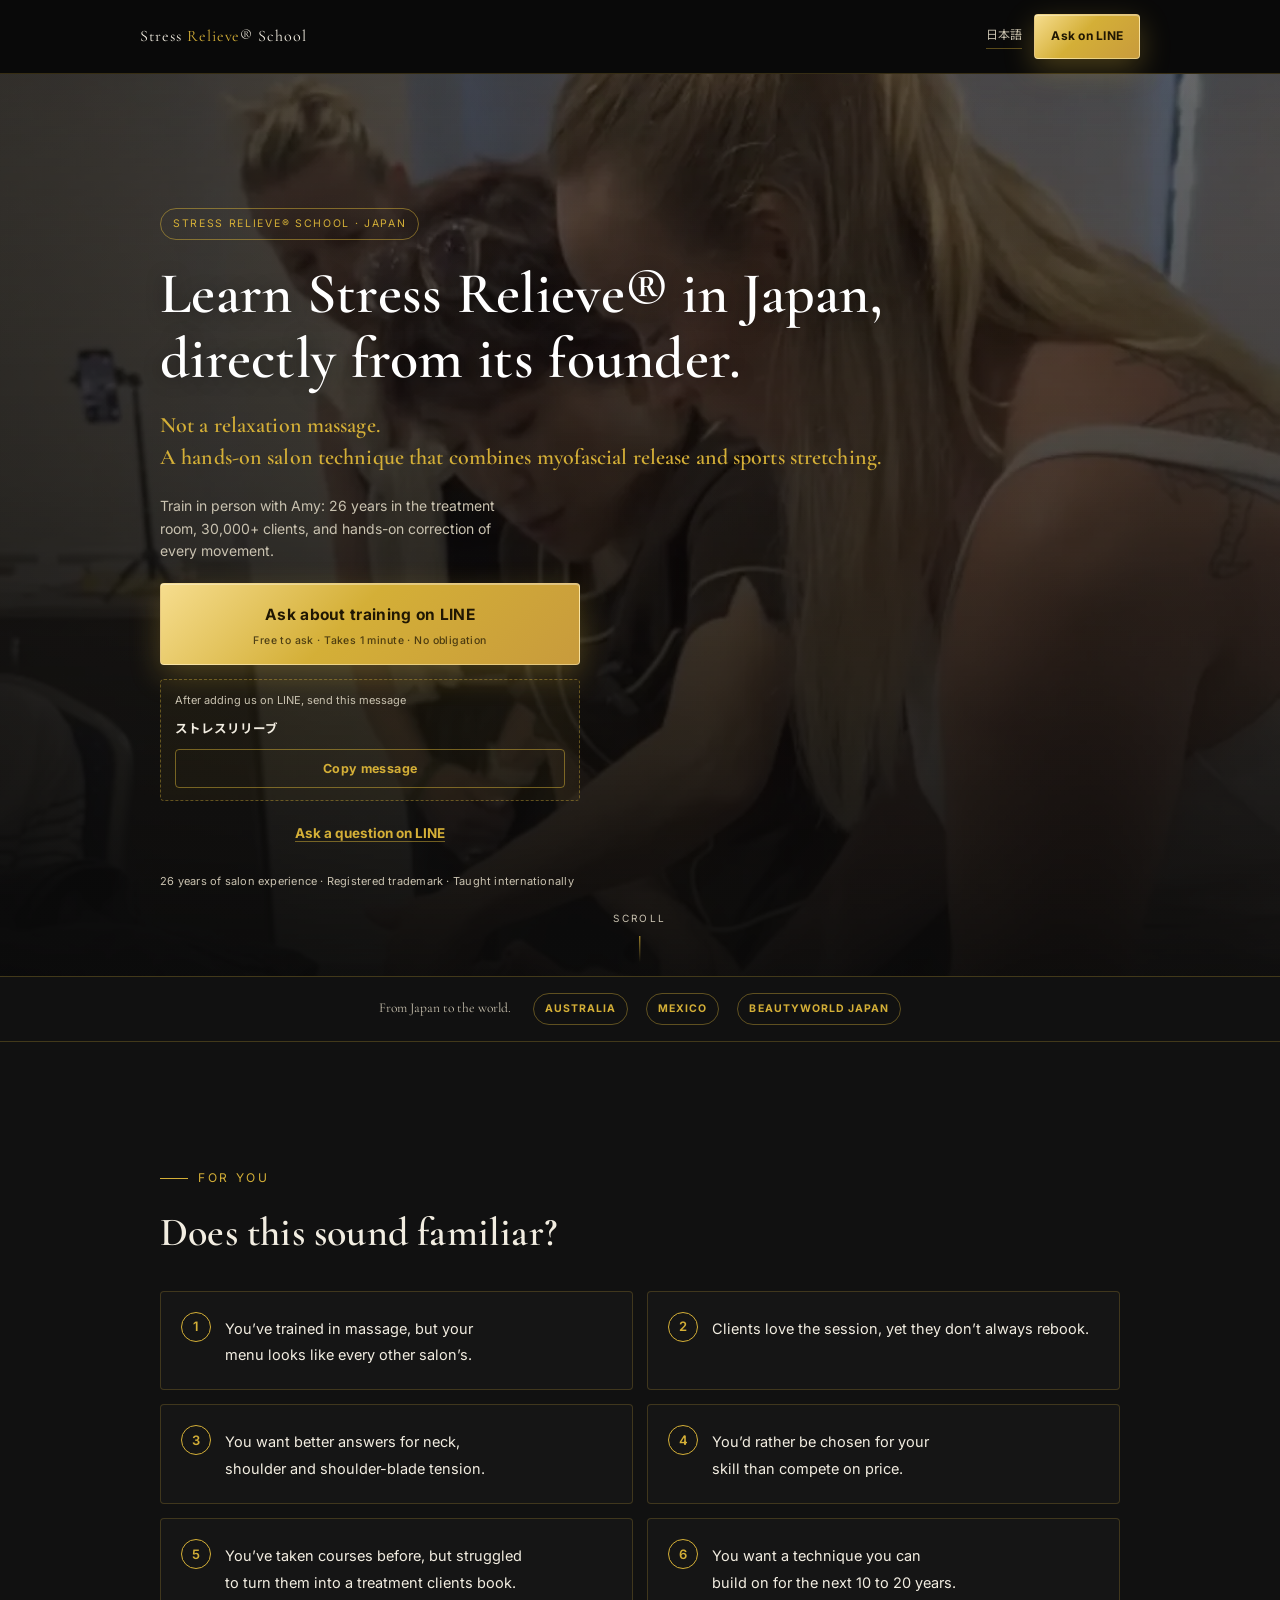
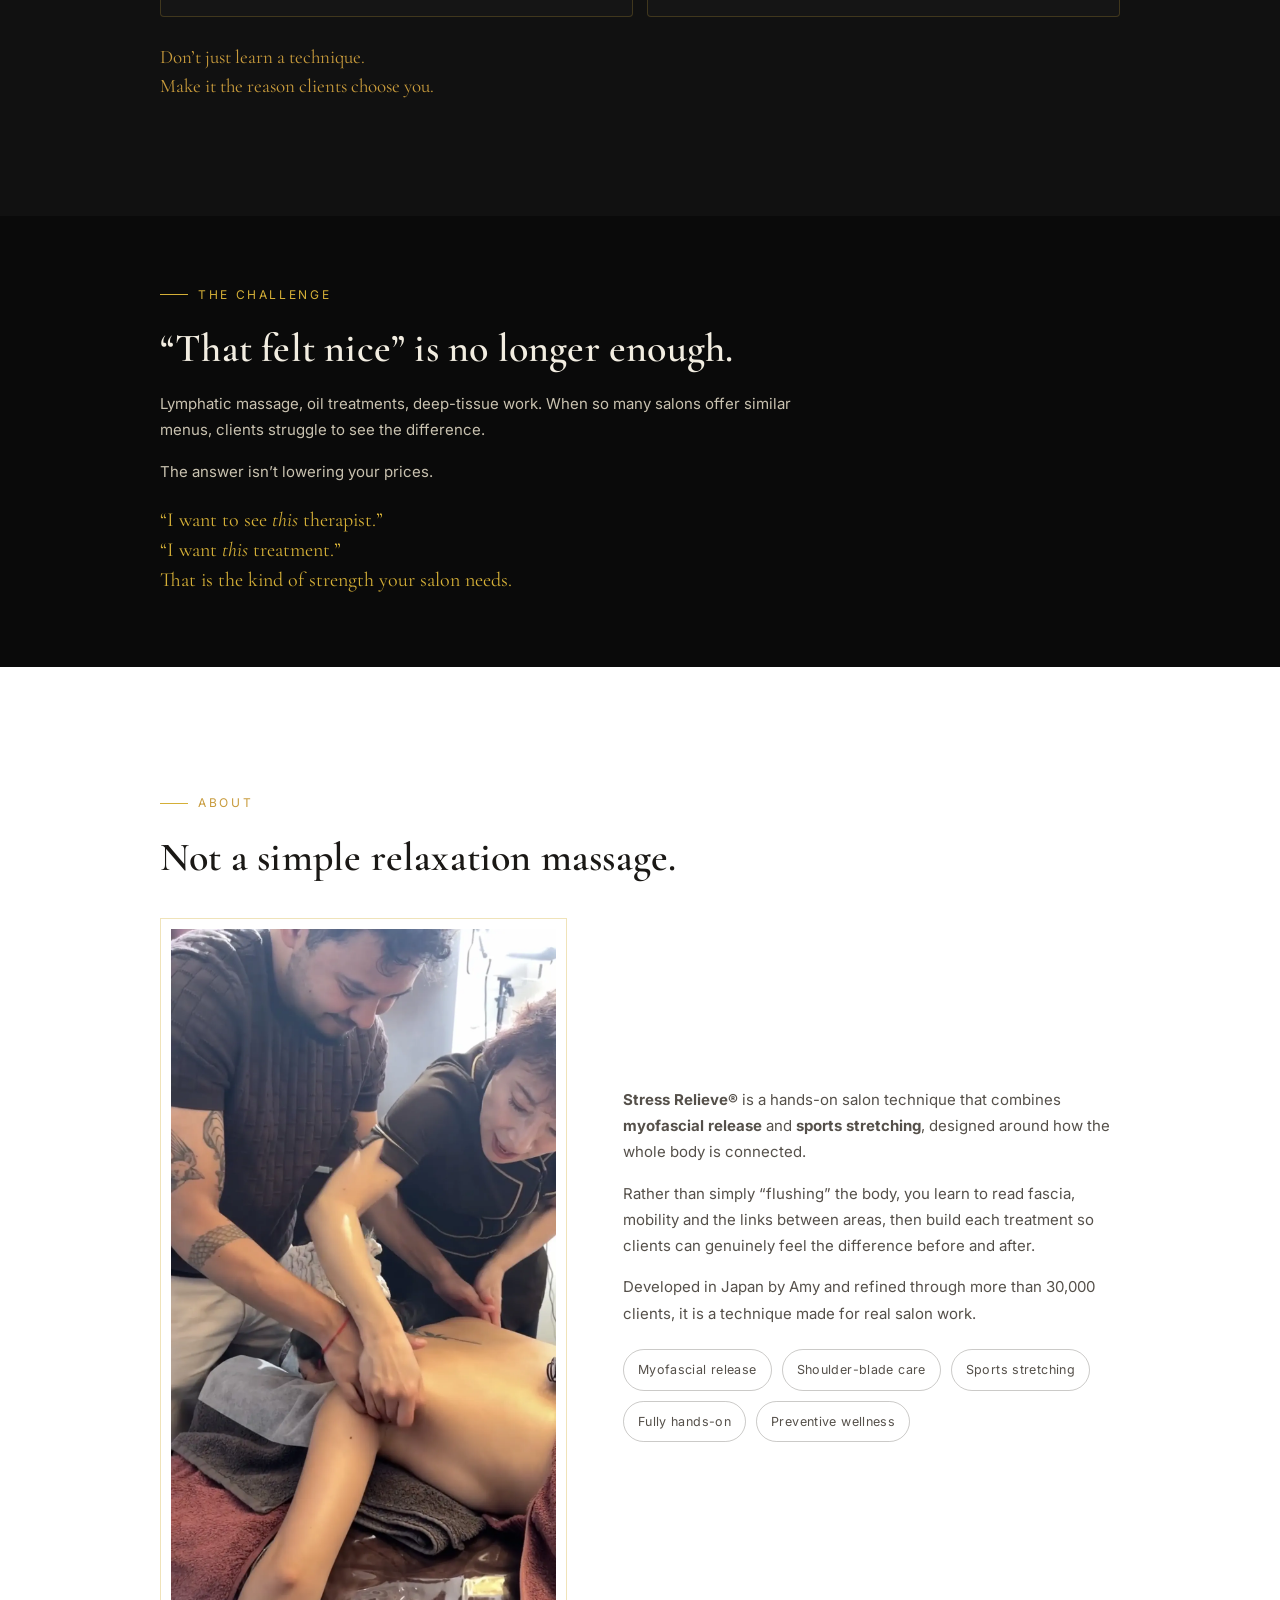
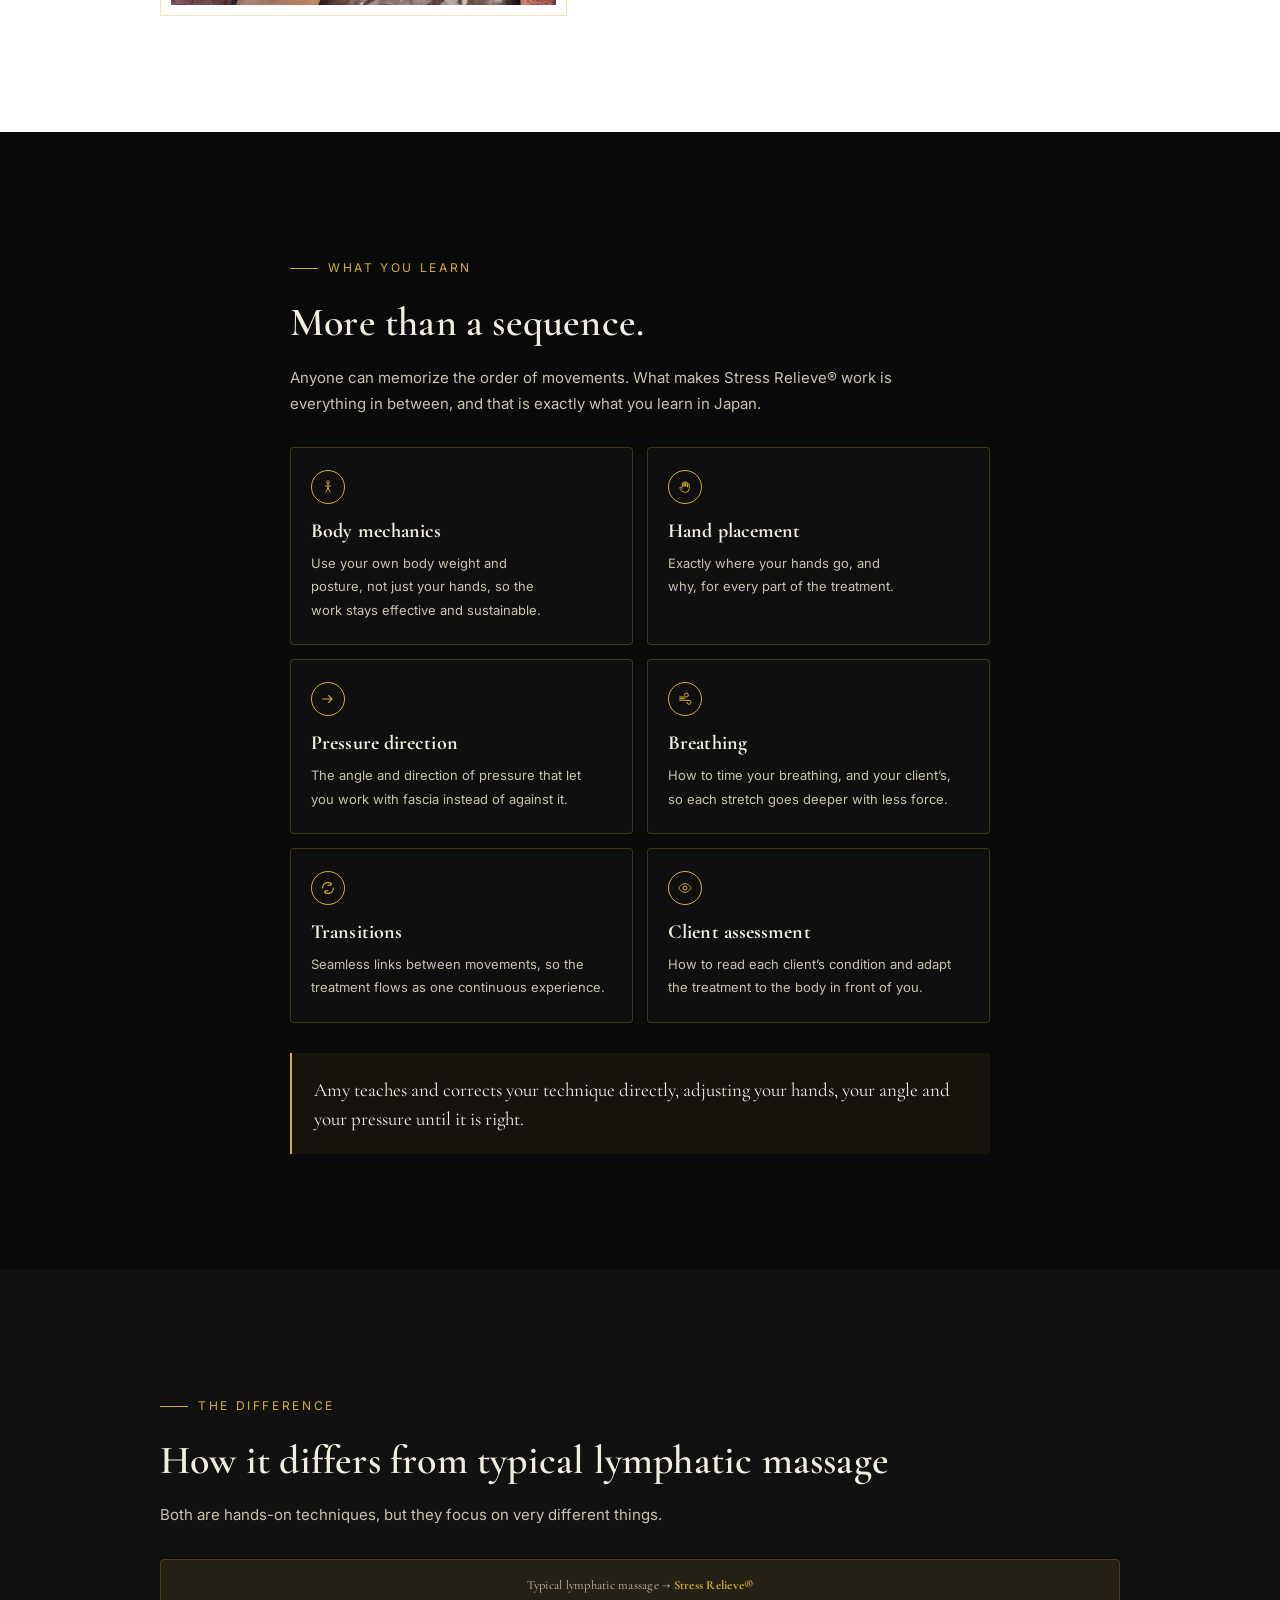
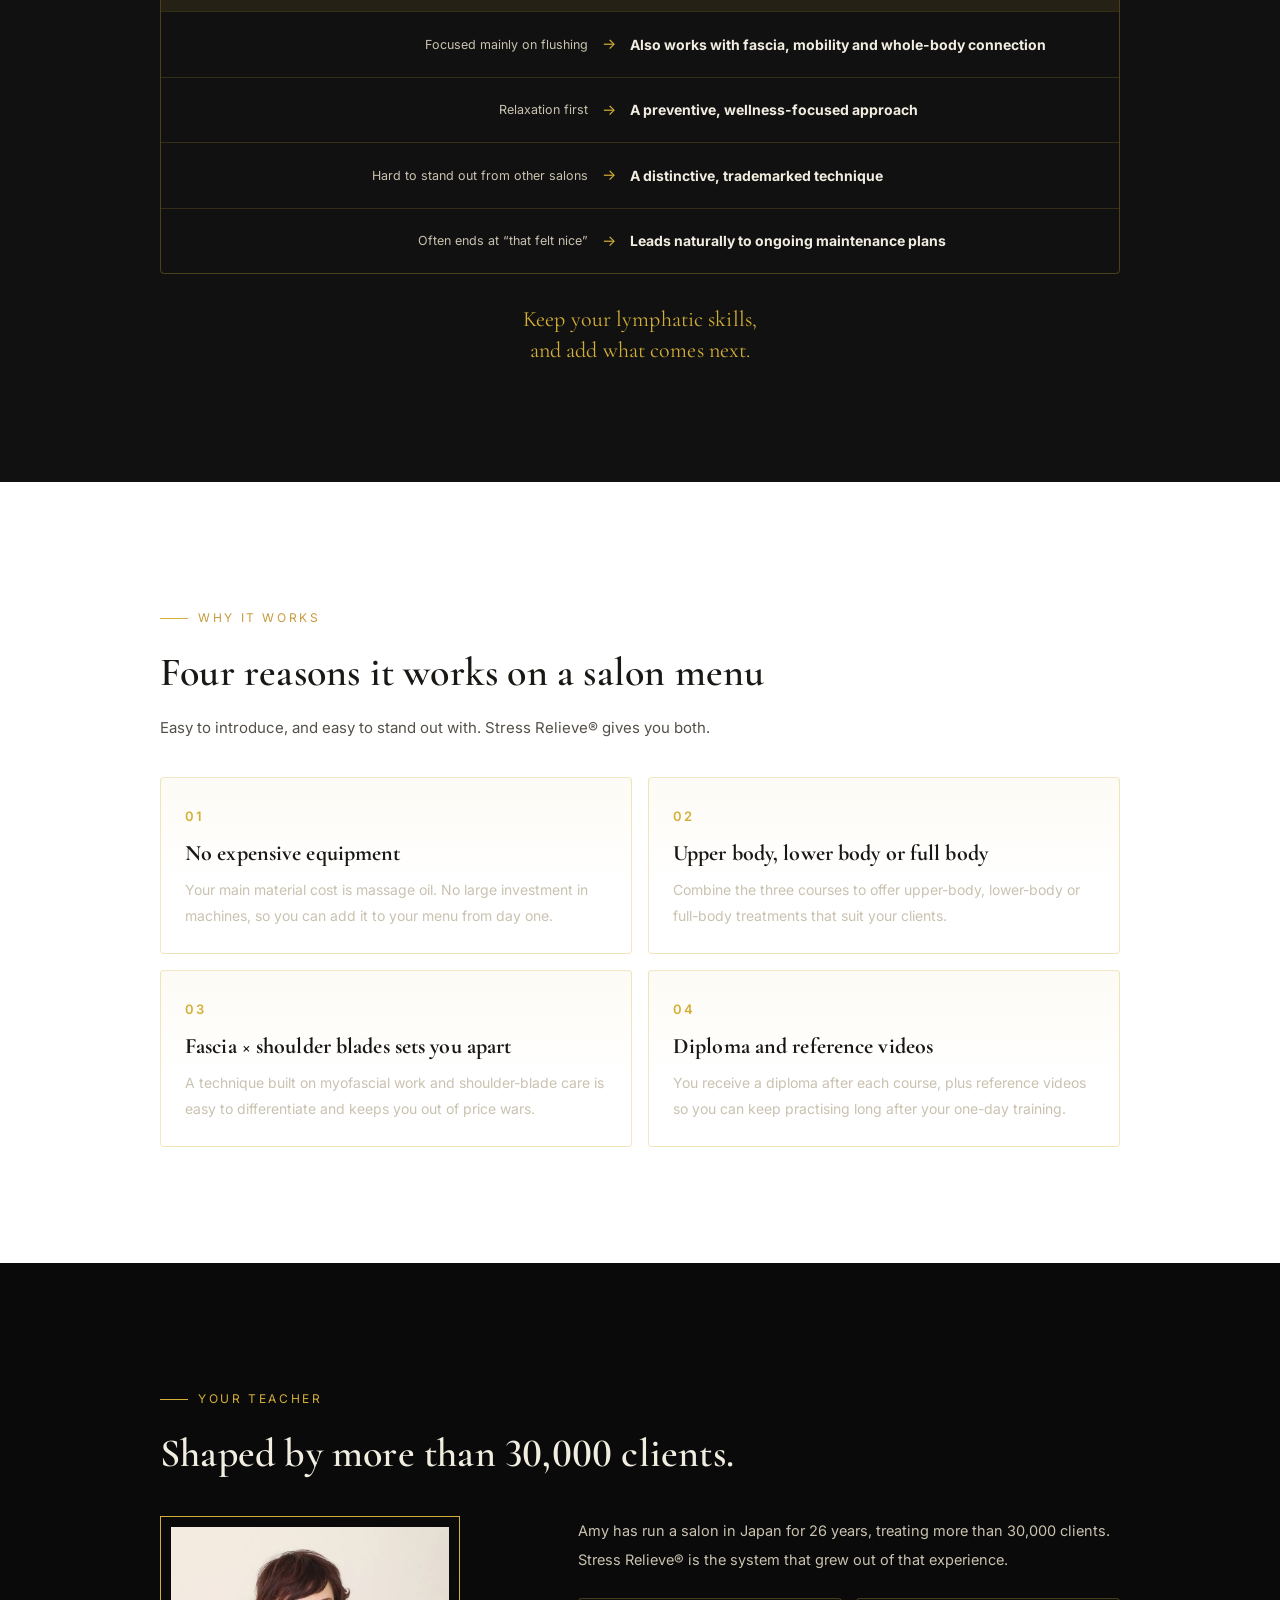
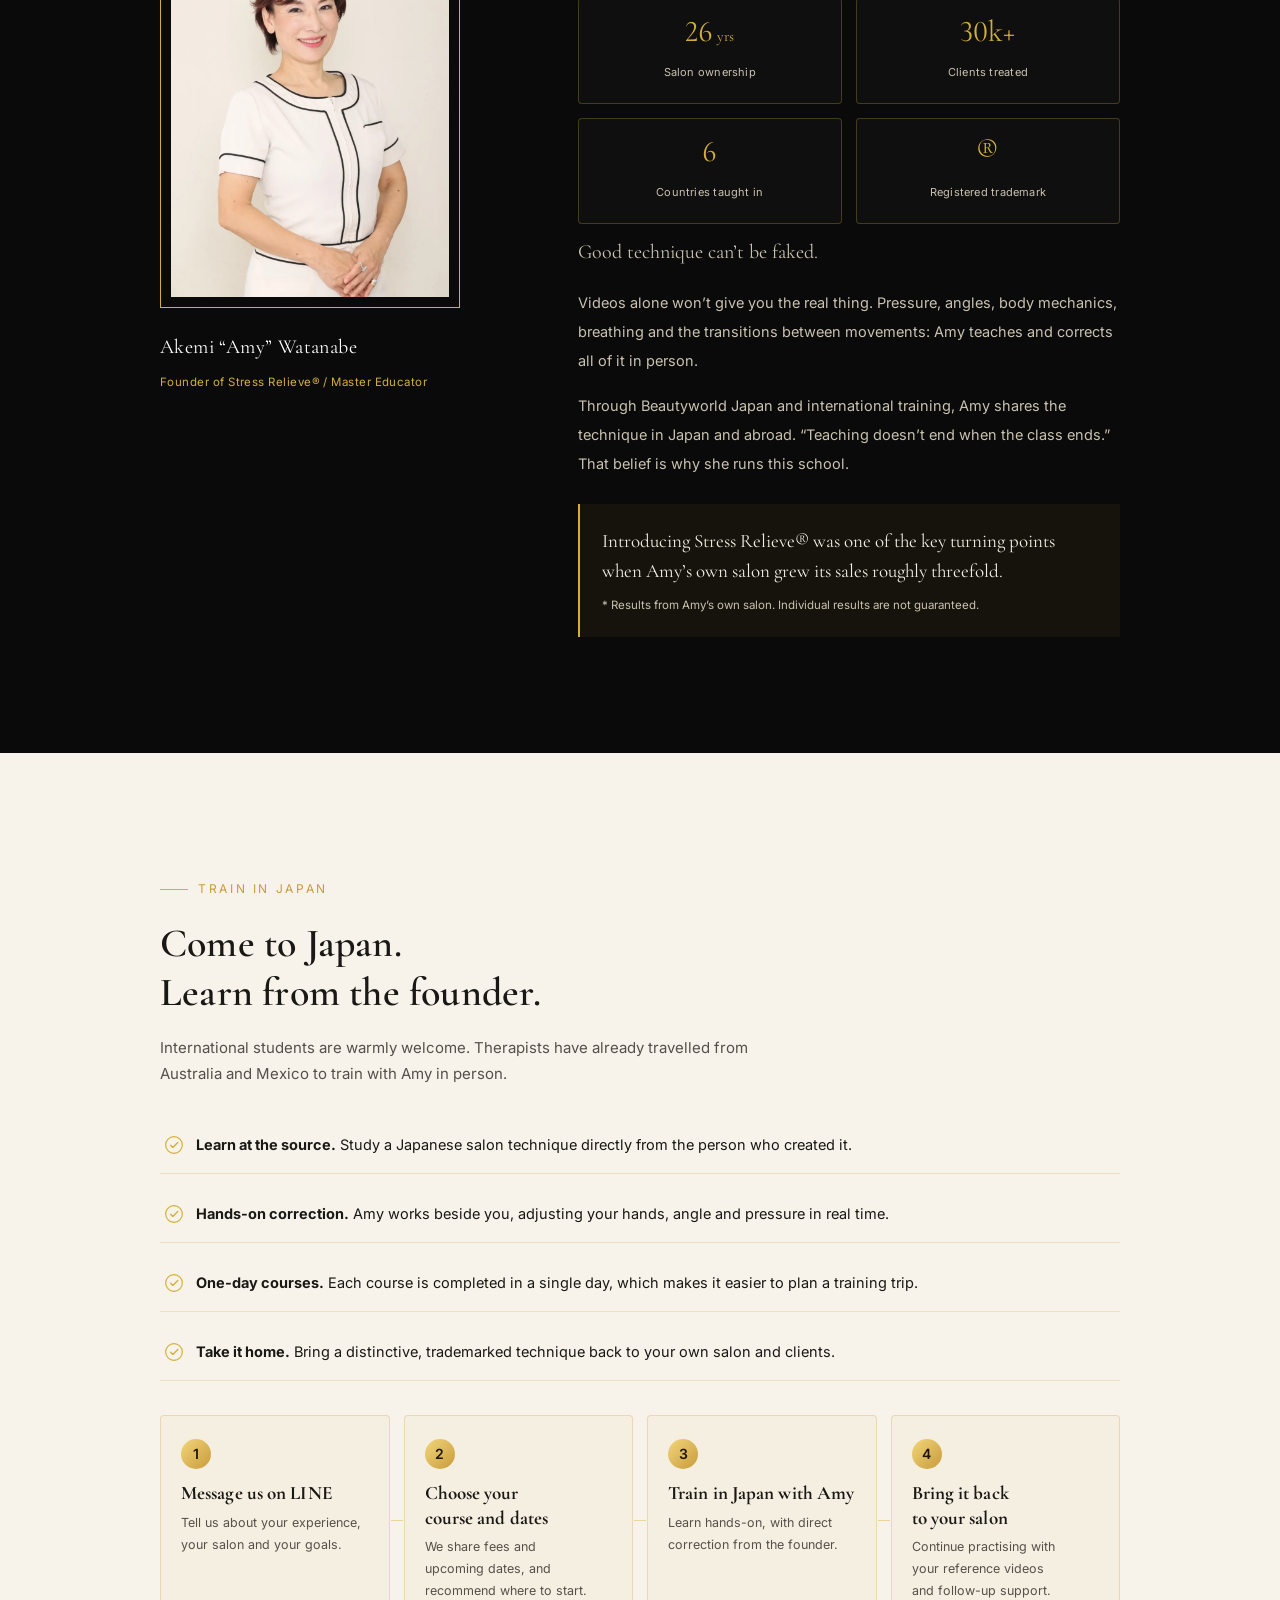
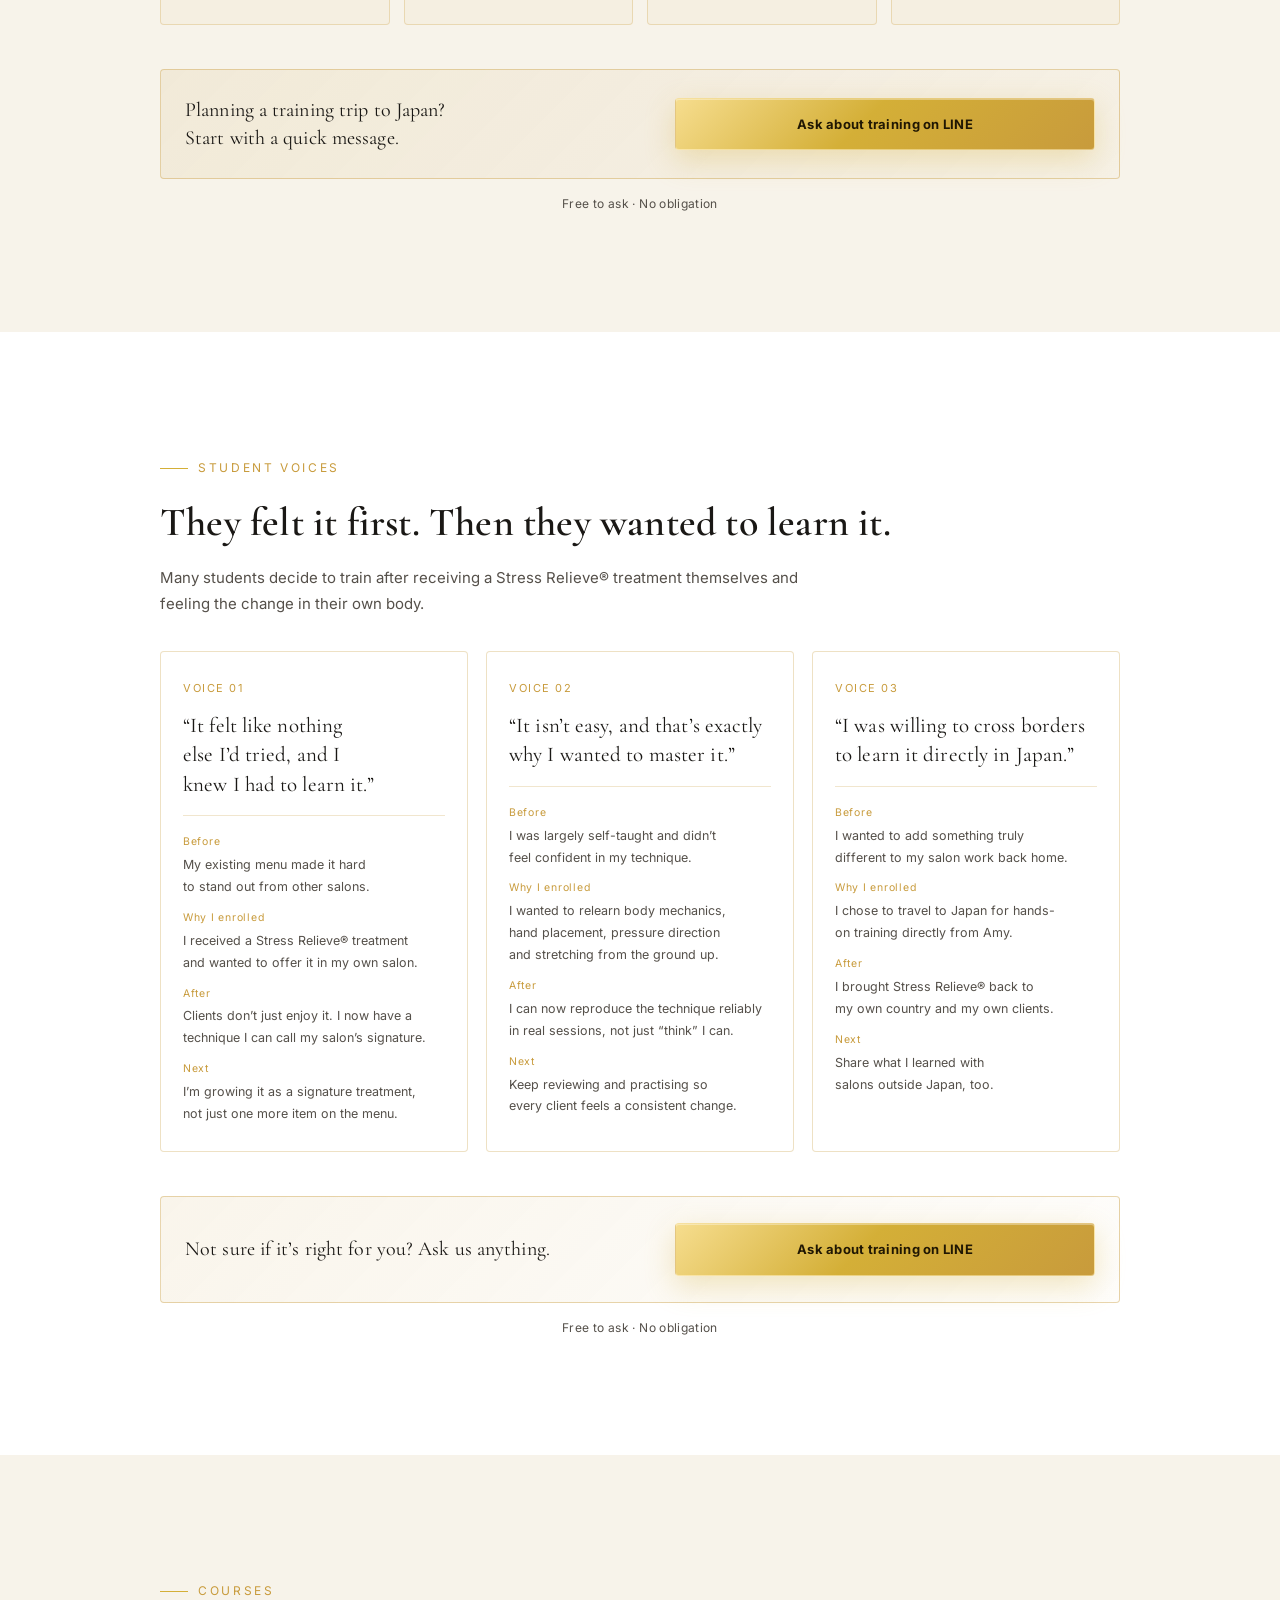
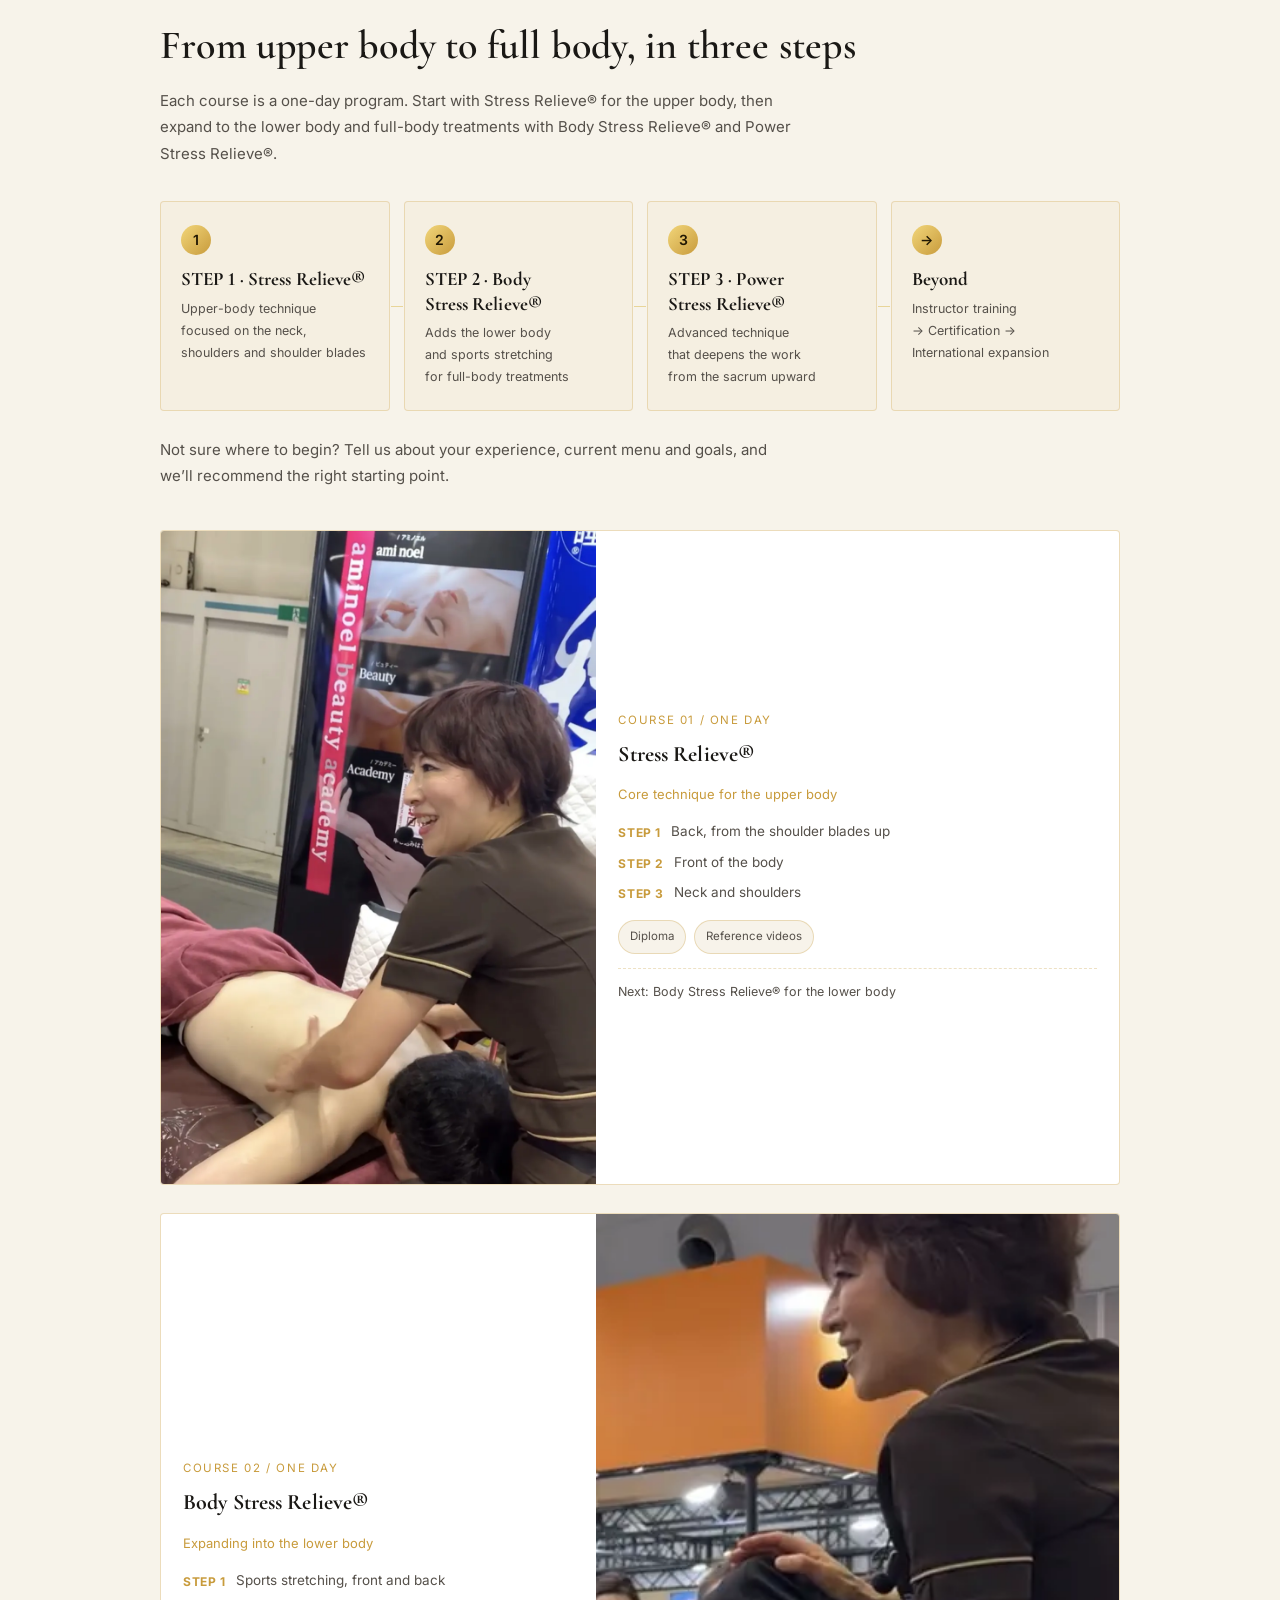
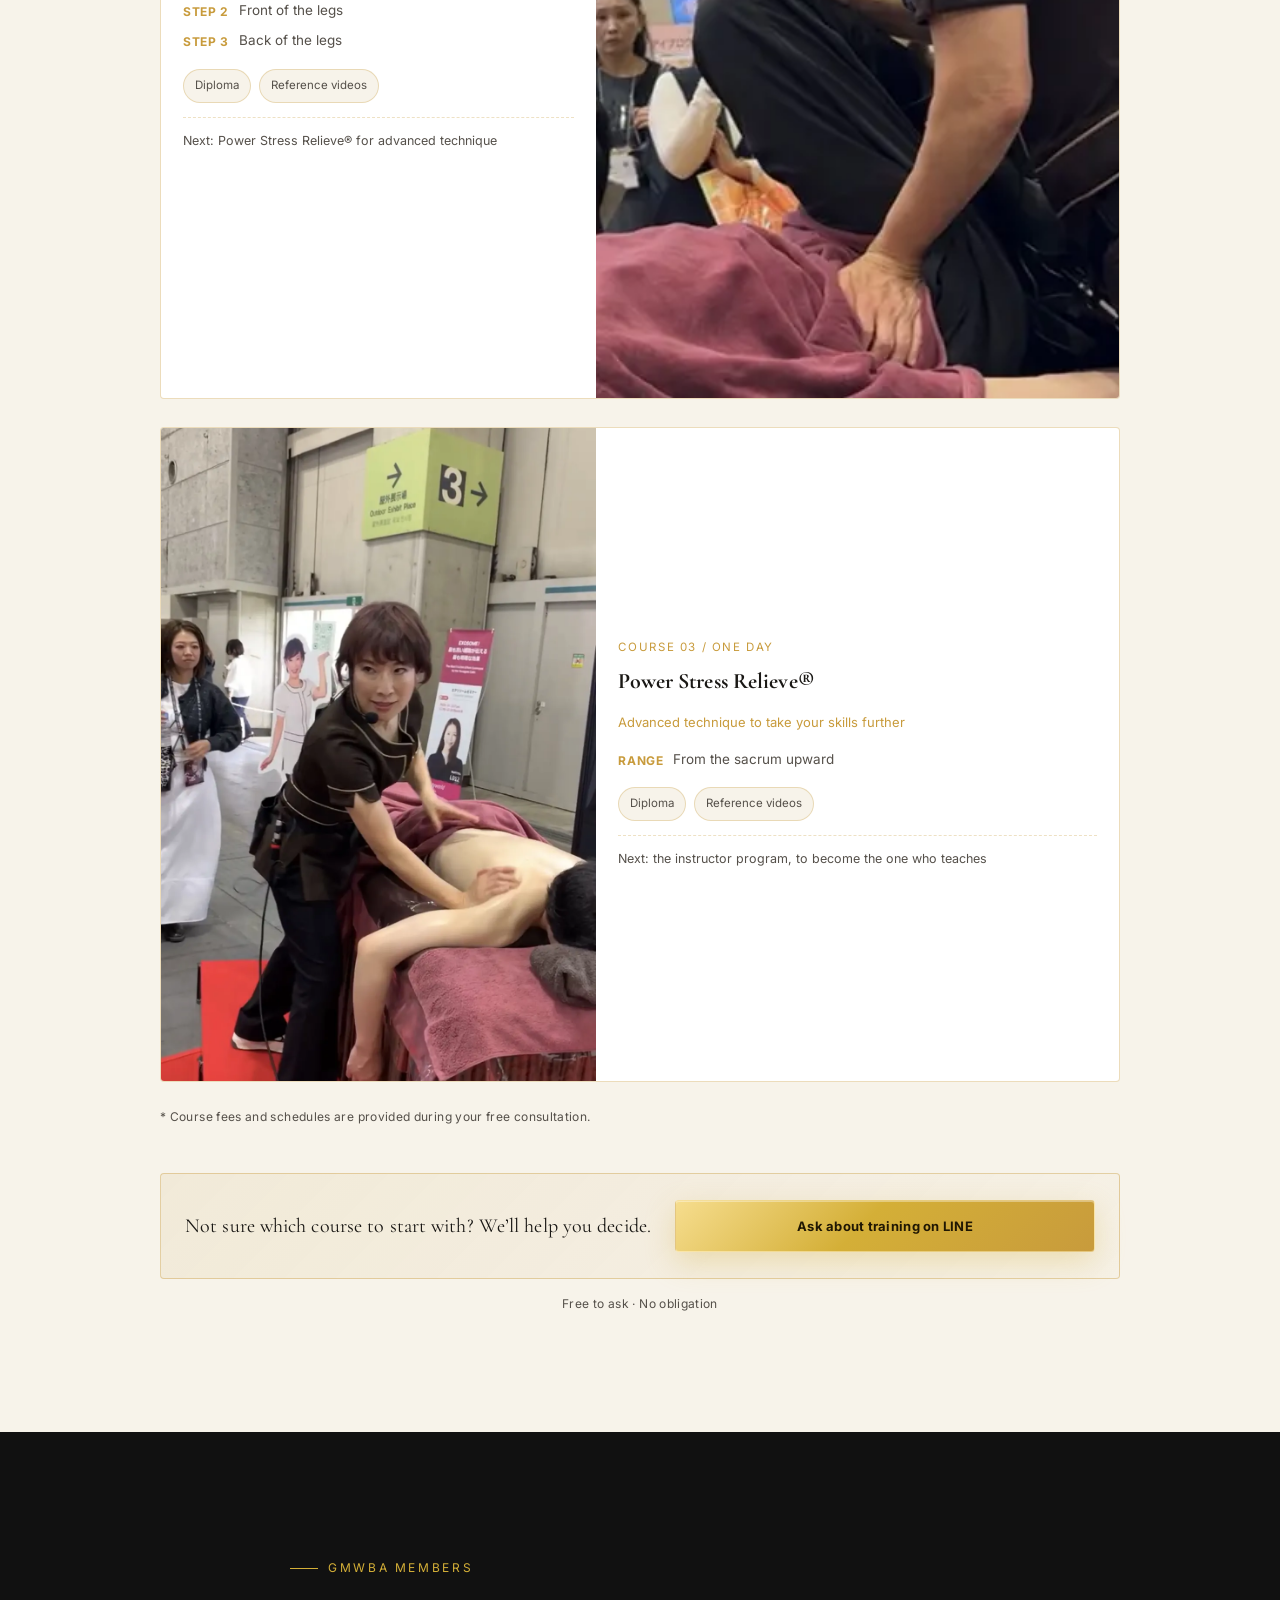
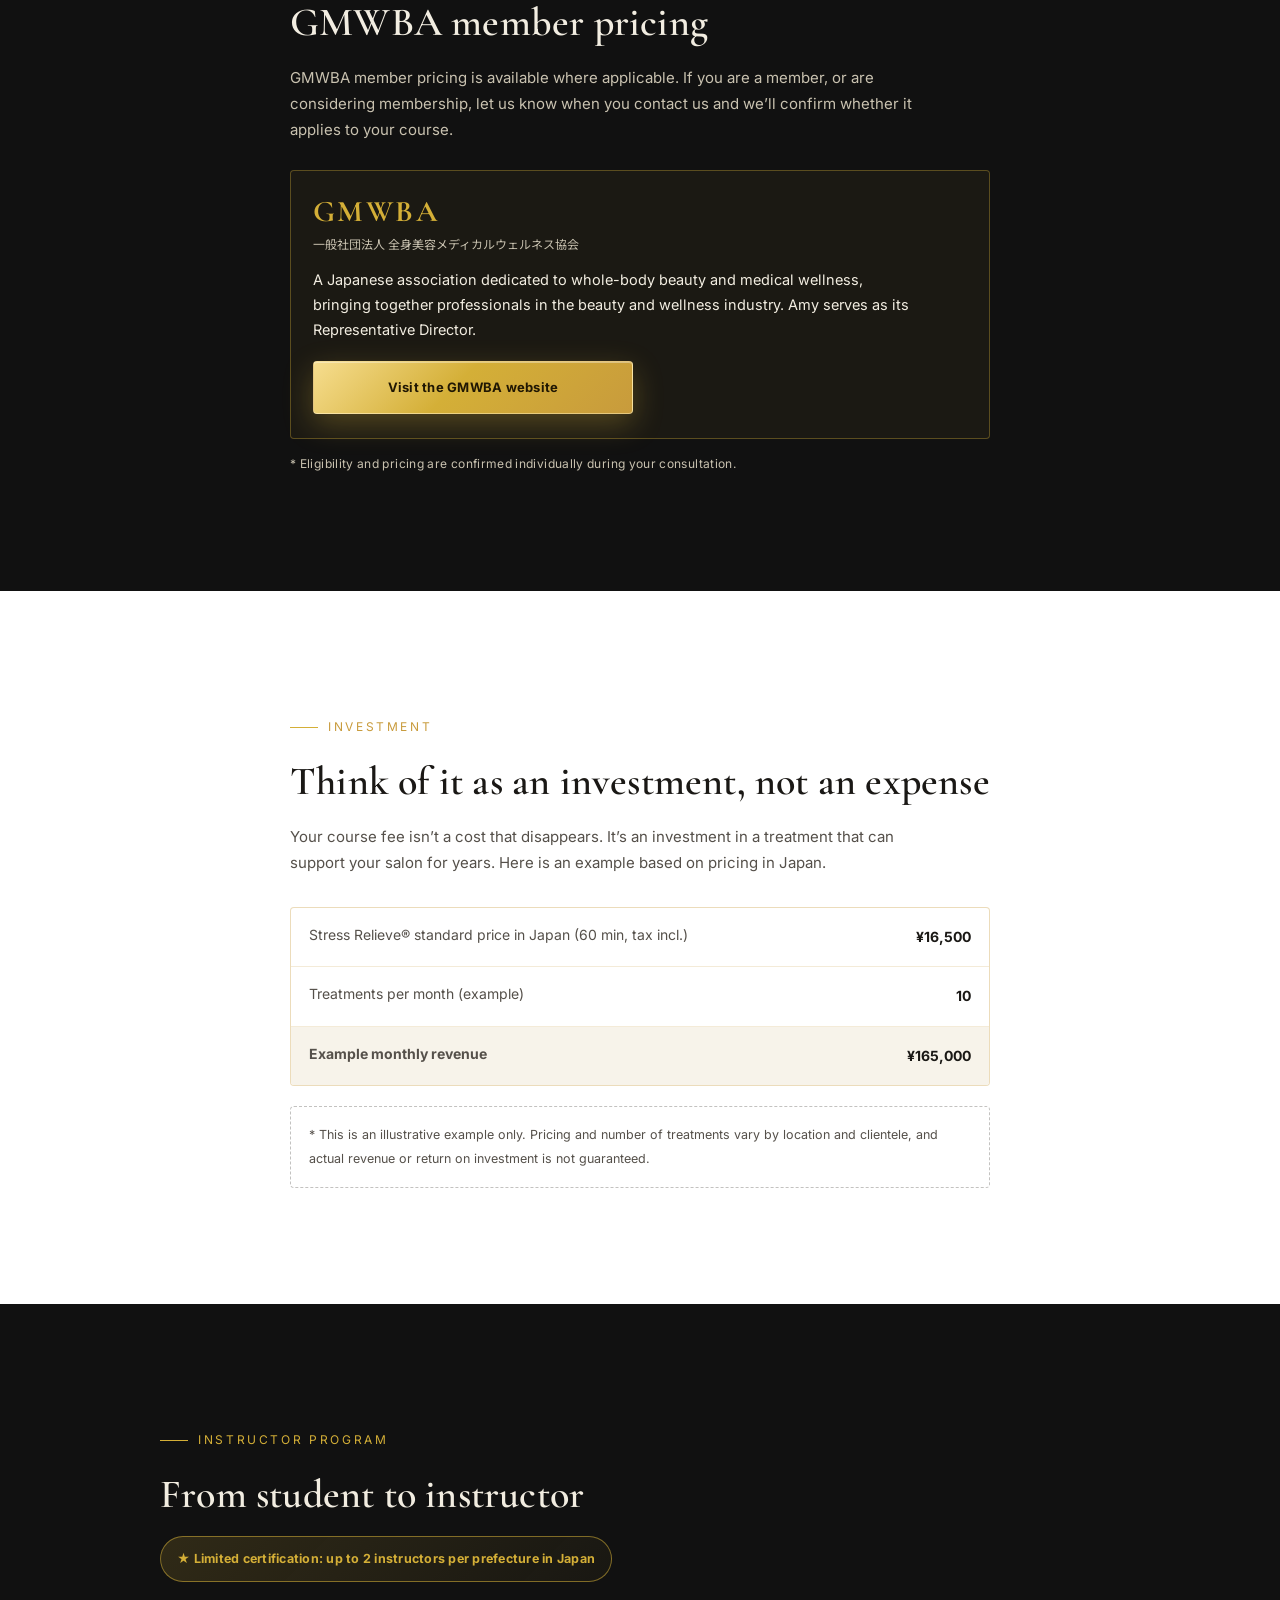
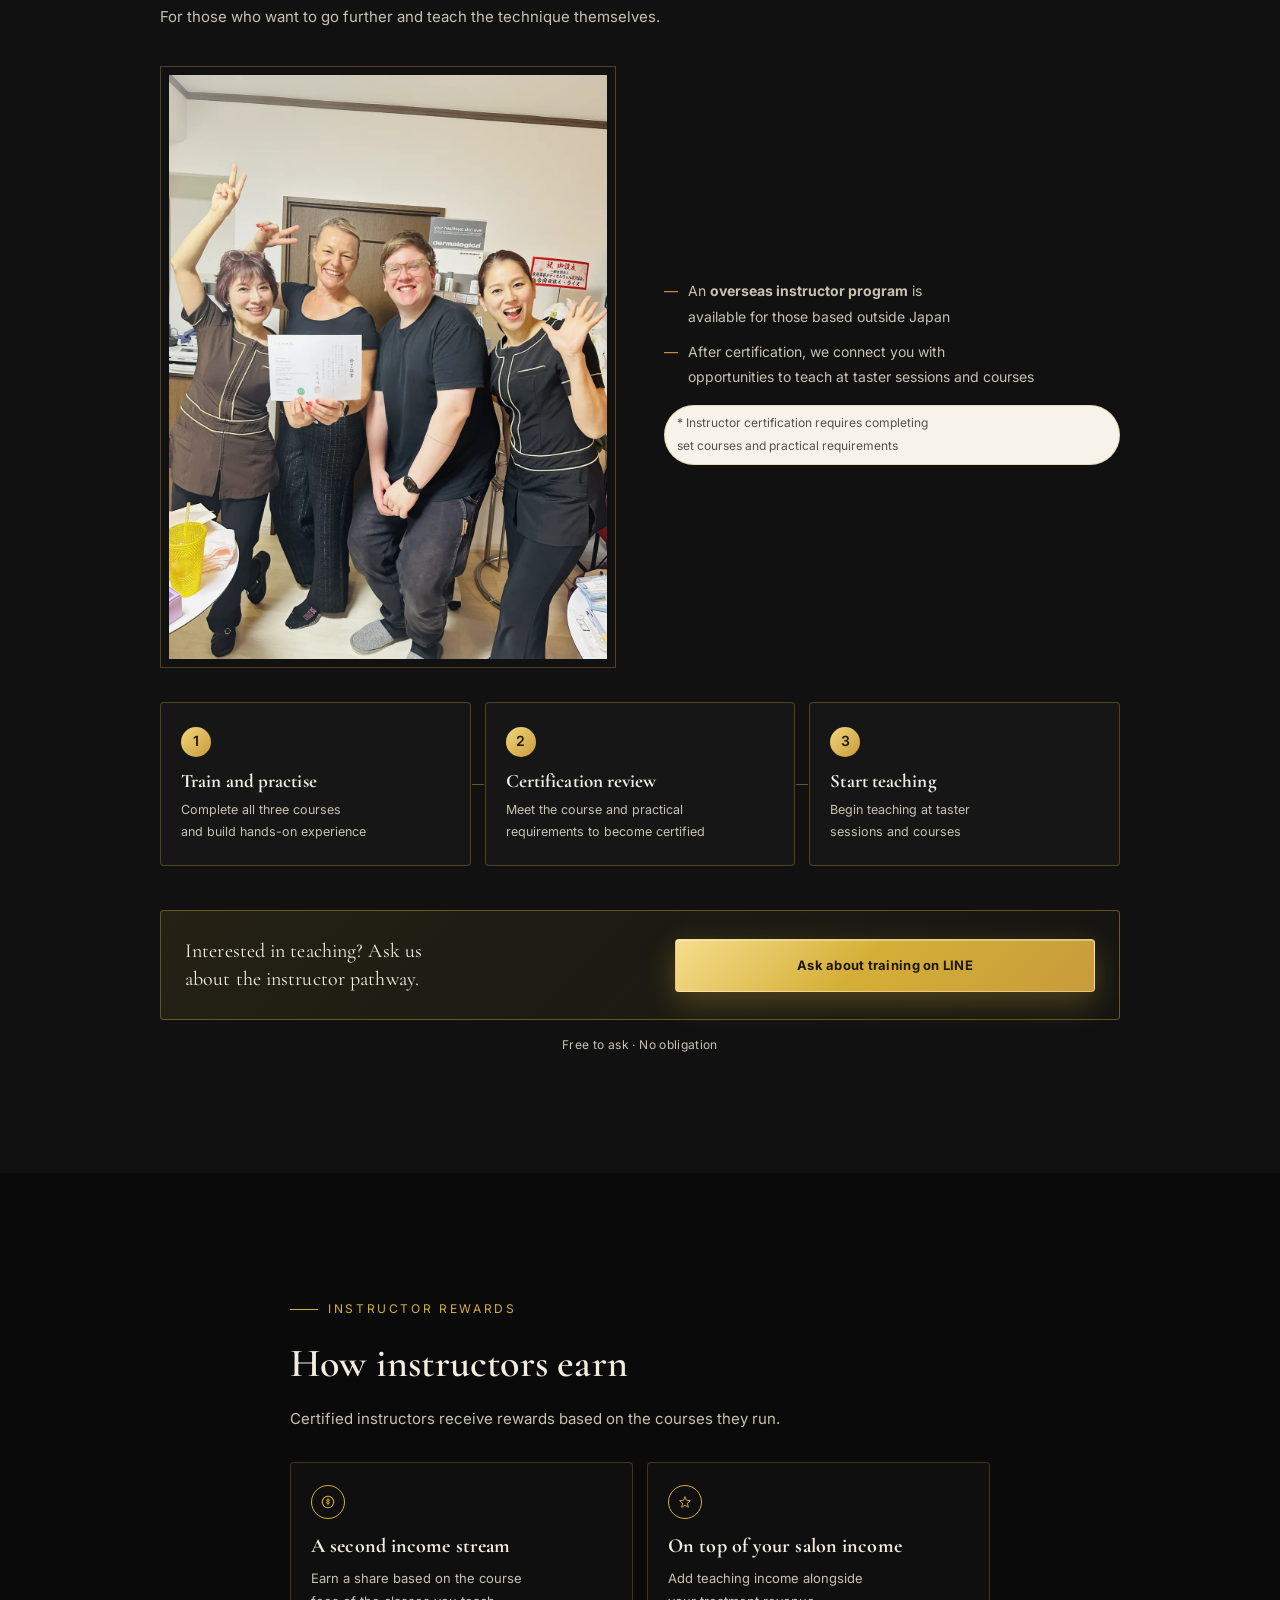
==== commit 5028803f: "英語版LPのLINE送信メッセージを「ストレスリリーブ」に戻す - 英語版のLINE案内ボックスの表示とコピー内容を   「Stress Relieve International」→「ストレスリリー" ====
--- a/en/index.html
+++ b/en/index.html
@@ -85,7 +85,7 @@
       <div class="line-guide line-guide--compact">
         <p class="line-guide__label">After adding us on LINE, send this message</p>
         <div class="line-guide__box">
-          <strong>Stress Relieve International</strong>
+          <strong lang="ja">ストレスリリーブ</strong>
         </div>
         <button type="button" class="btn-copy js-copy-line-message">Copy message</button>
       </div>
@@ -894,7 +894,7 @@
       <div class="line-guide" style="margin-left:auto; margin-right:auto;">
         <p class="line-guide__label">After adding us on LINE, send this message</p>
         <div class="line-guide__box">
-          <strong>Stress Relieve International</strong>
+          <strong lang="ja">ストレスリリーブ</strong>
         </div>
         <button type="button" class="btn-copy js-copy-line-message">Copy message</button>
       </div>
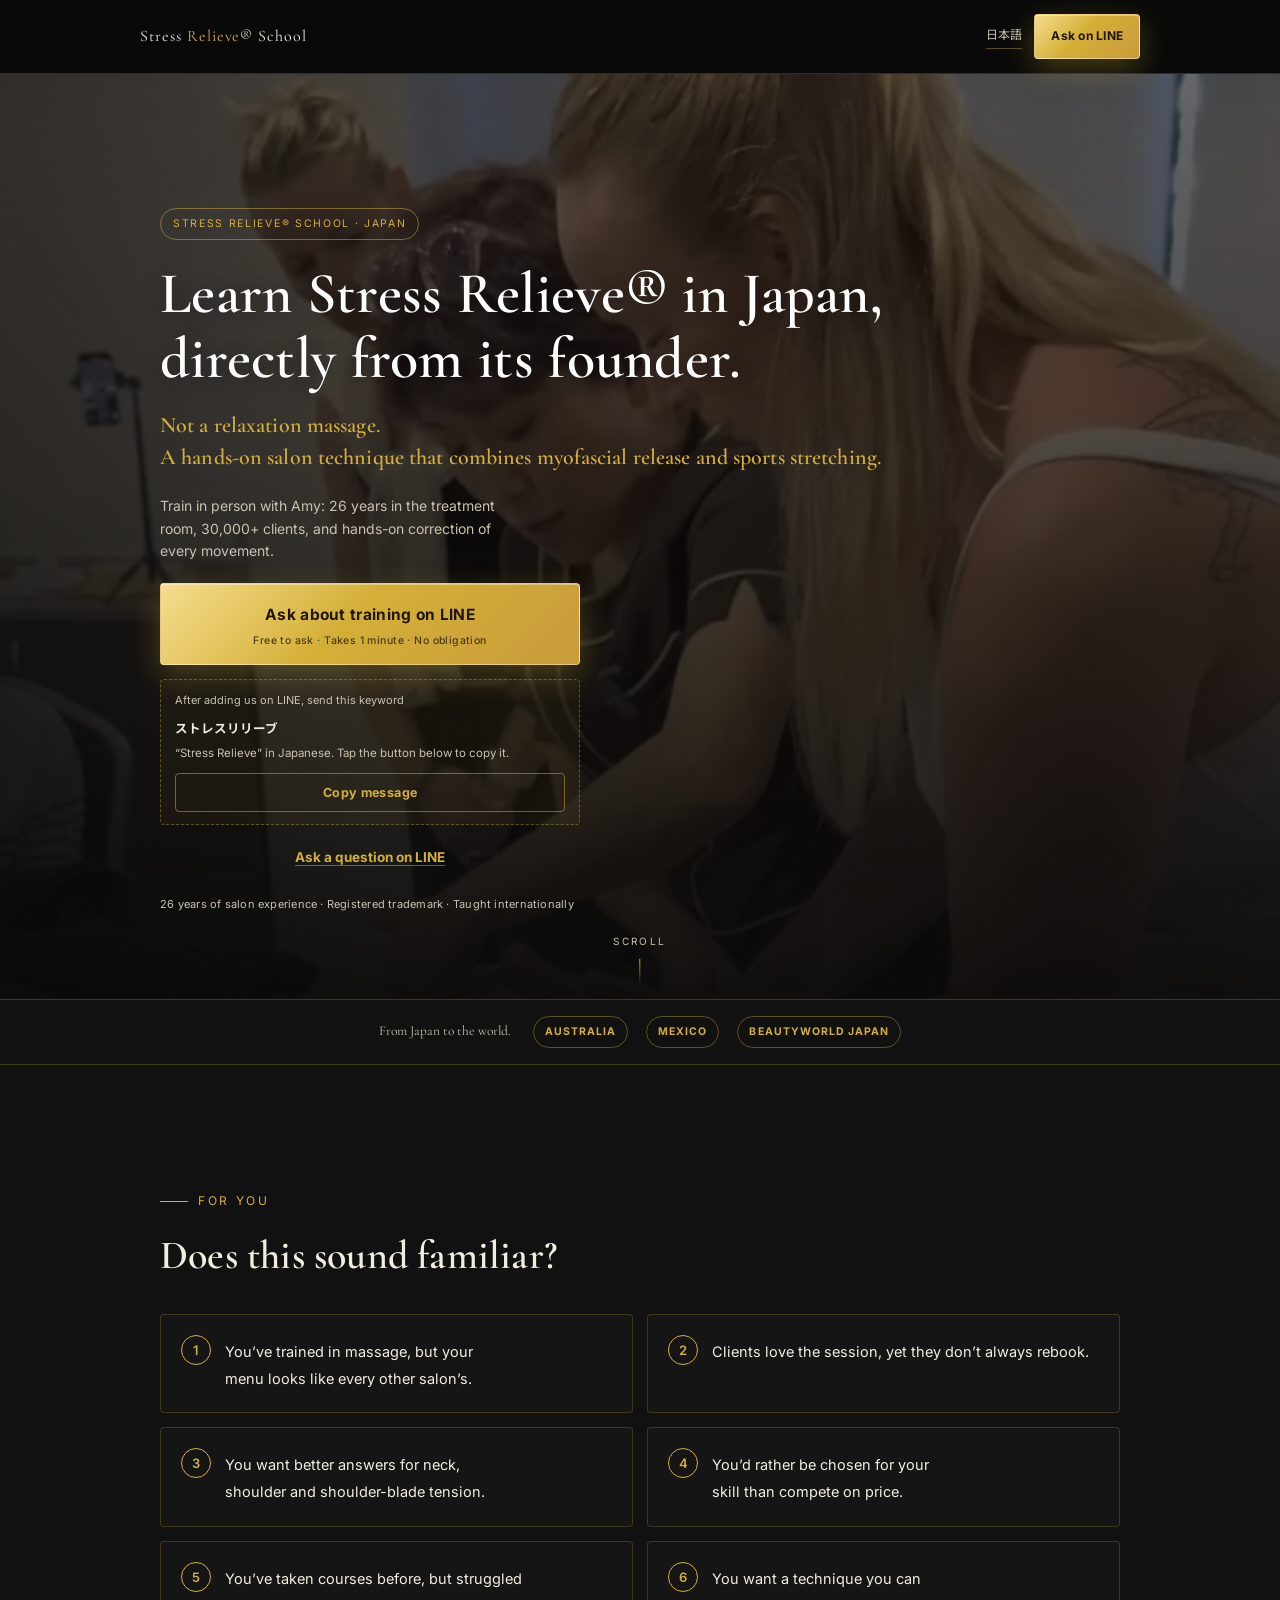
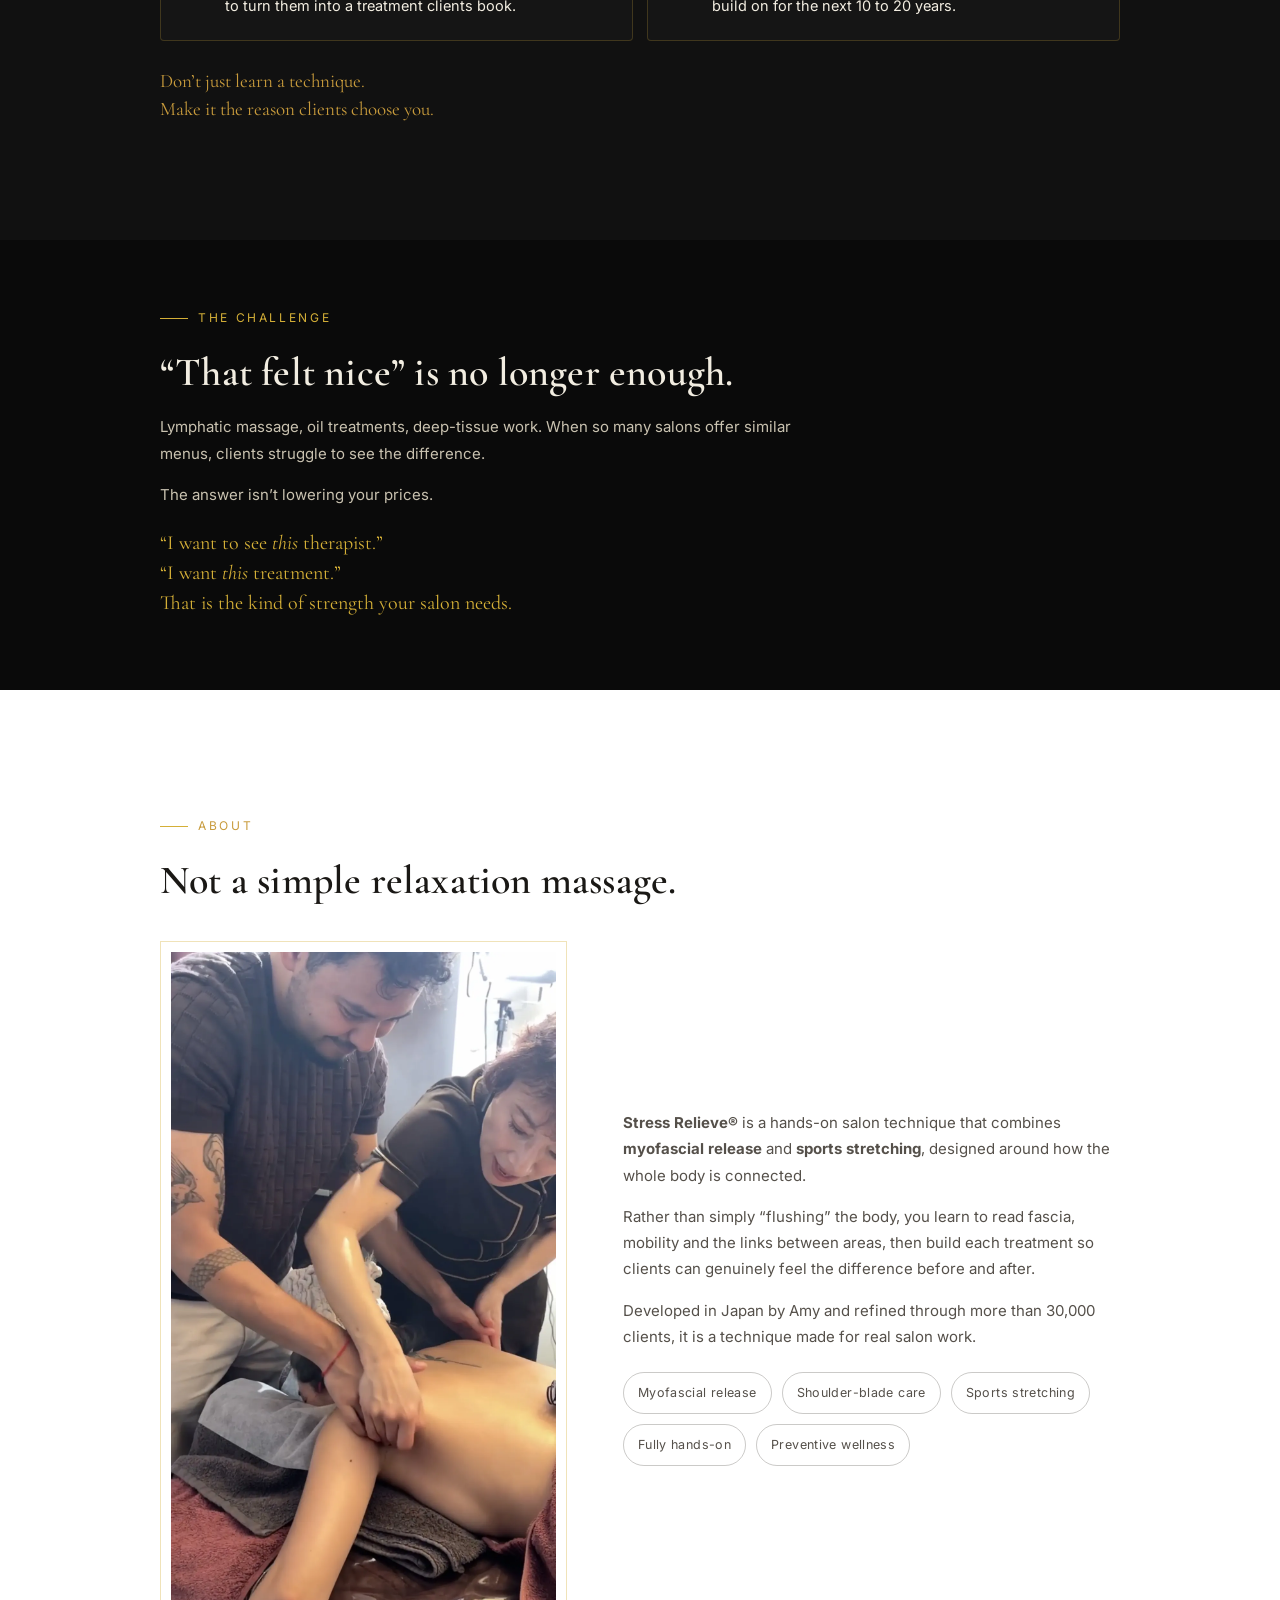
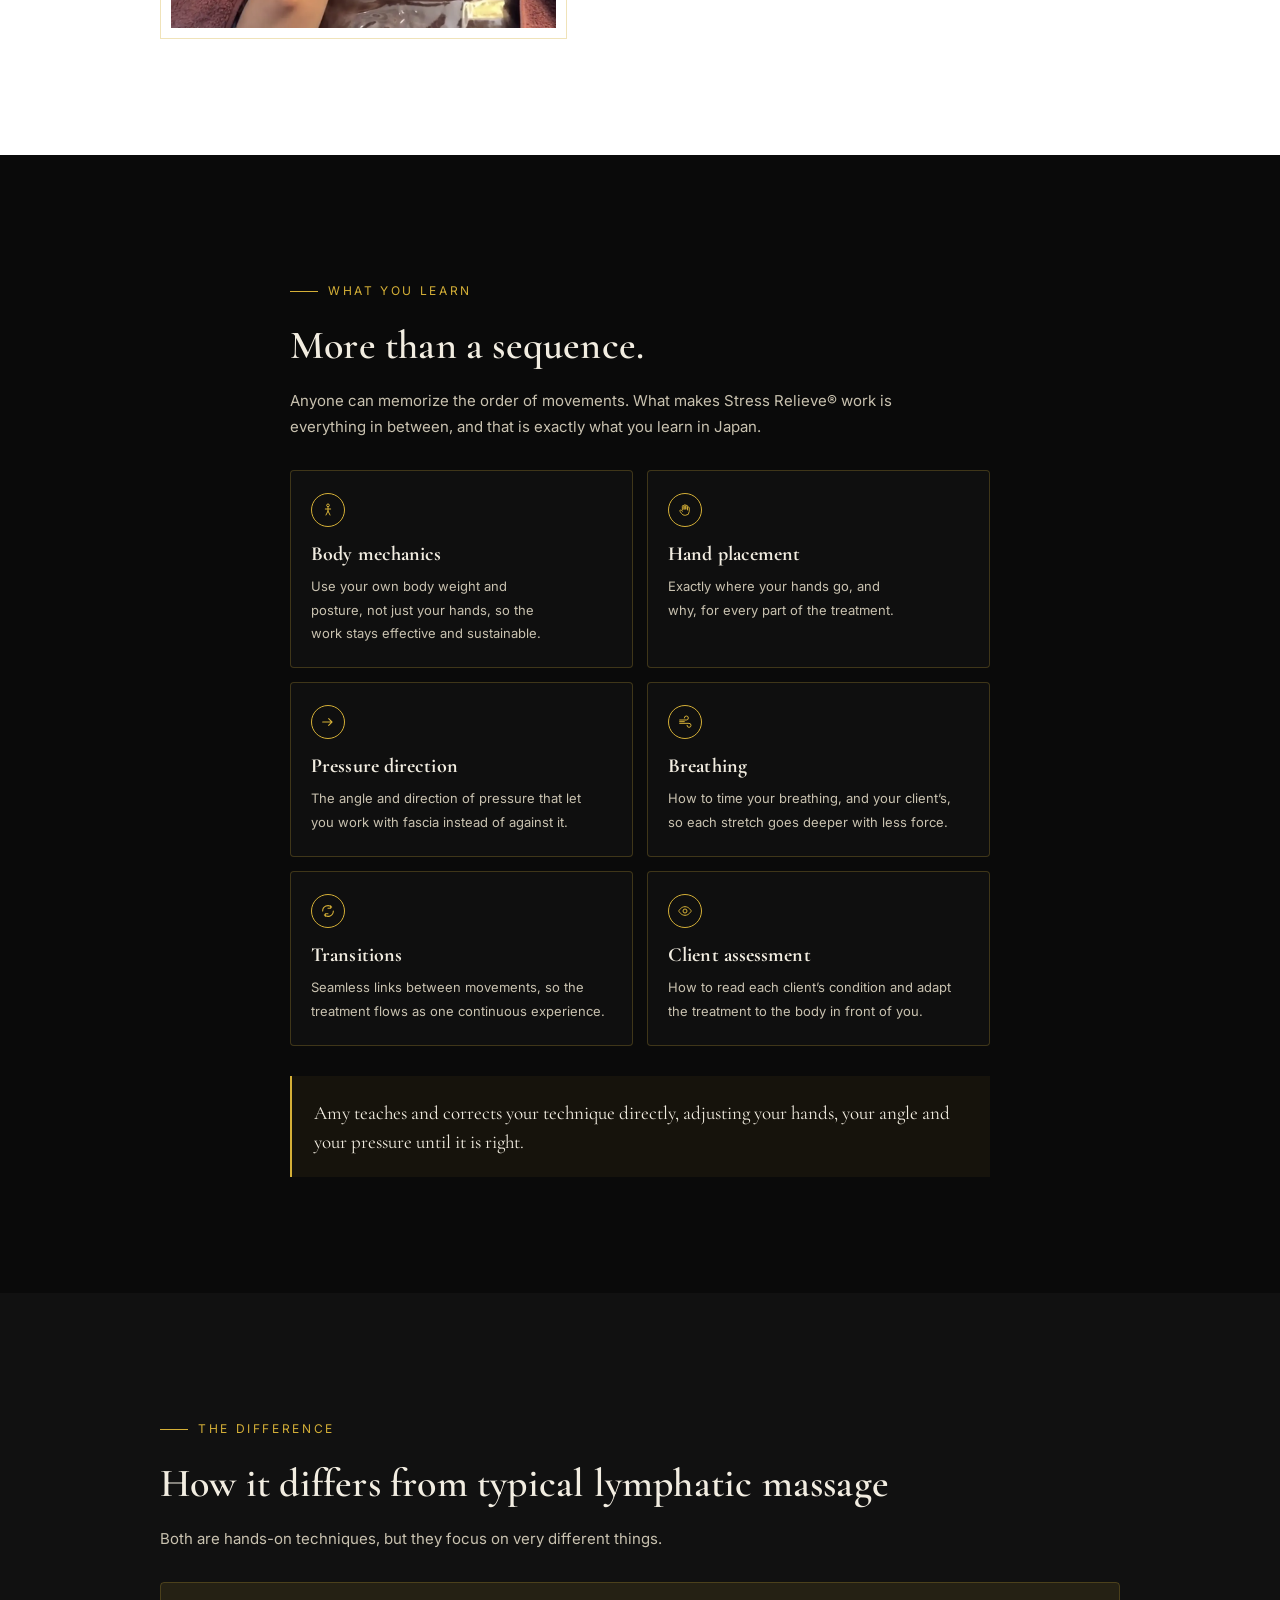
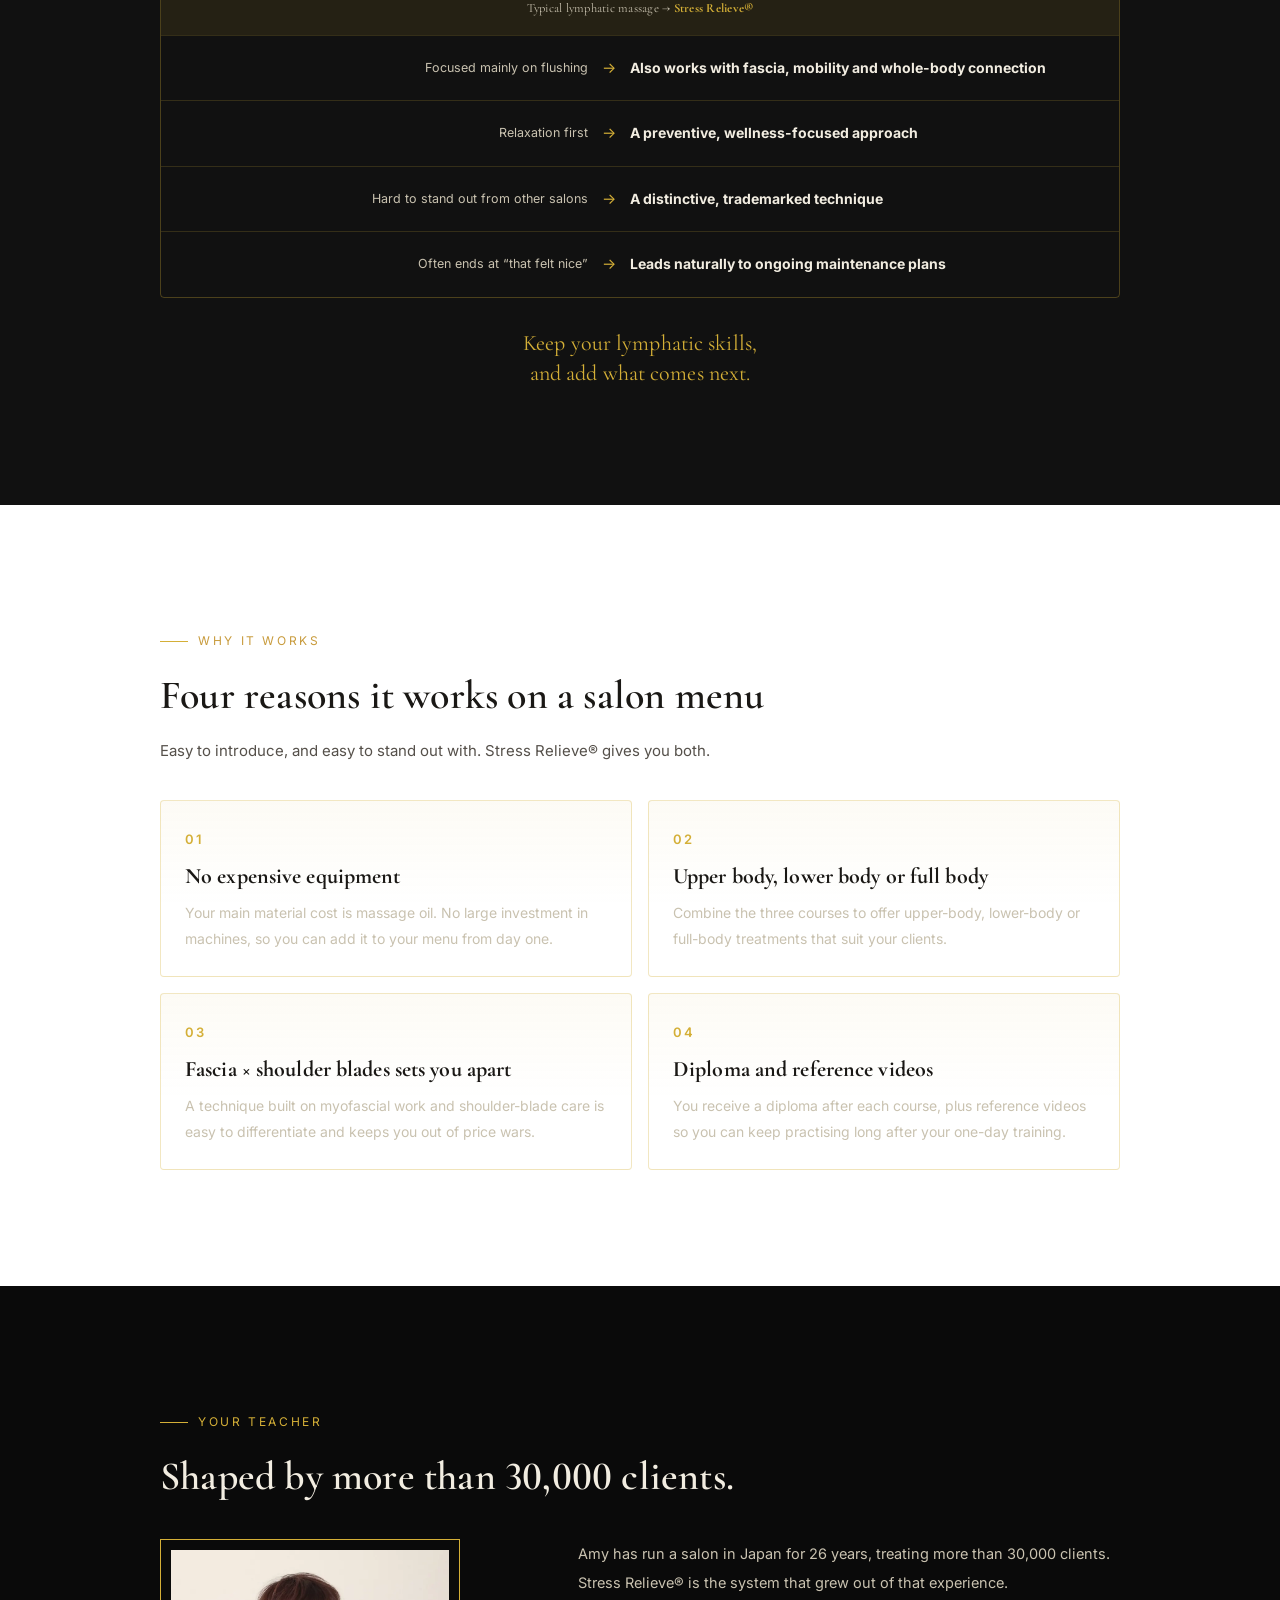
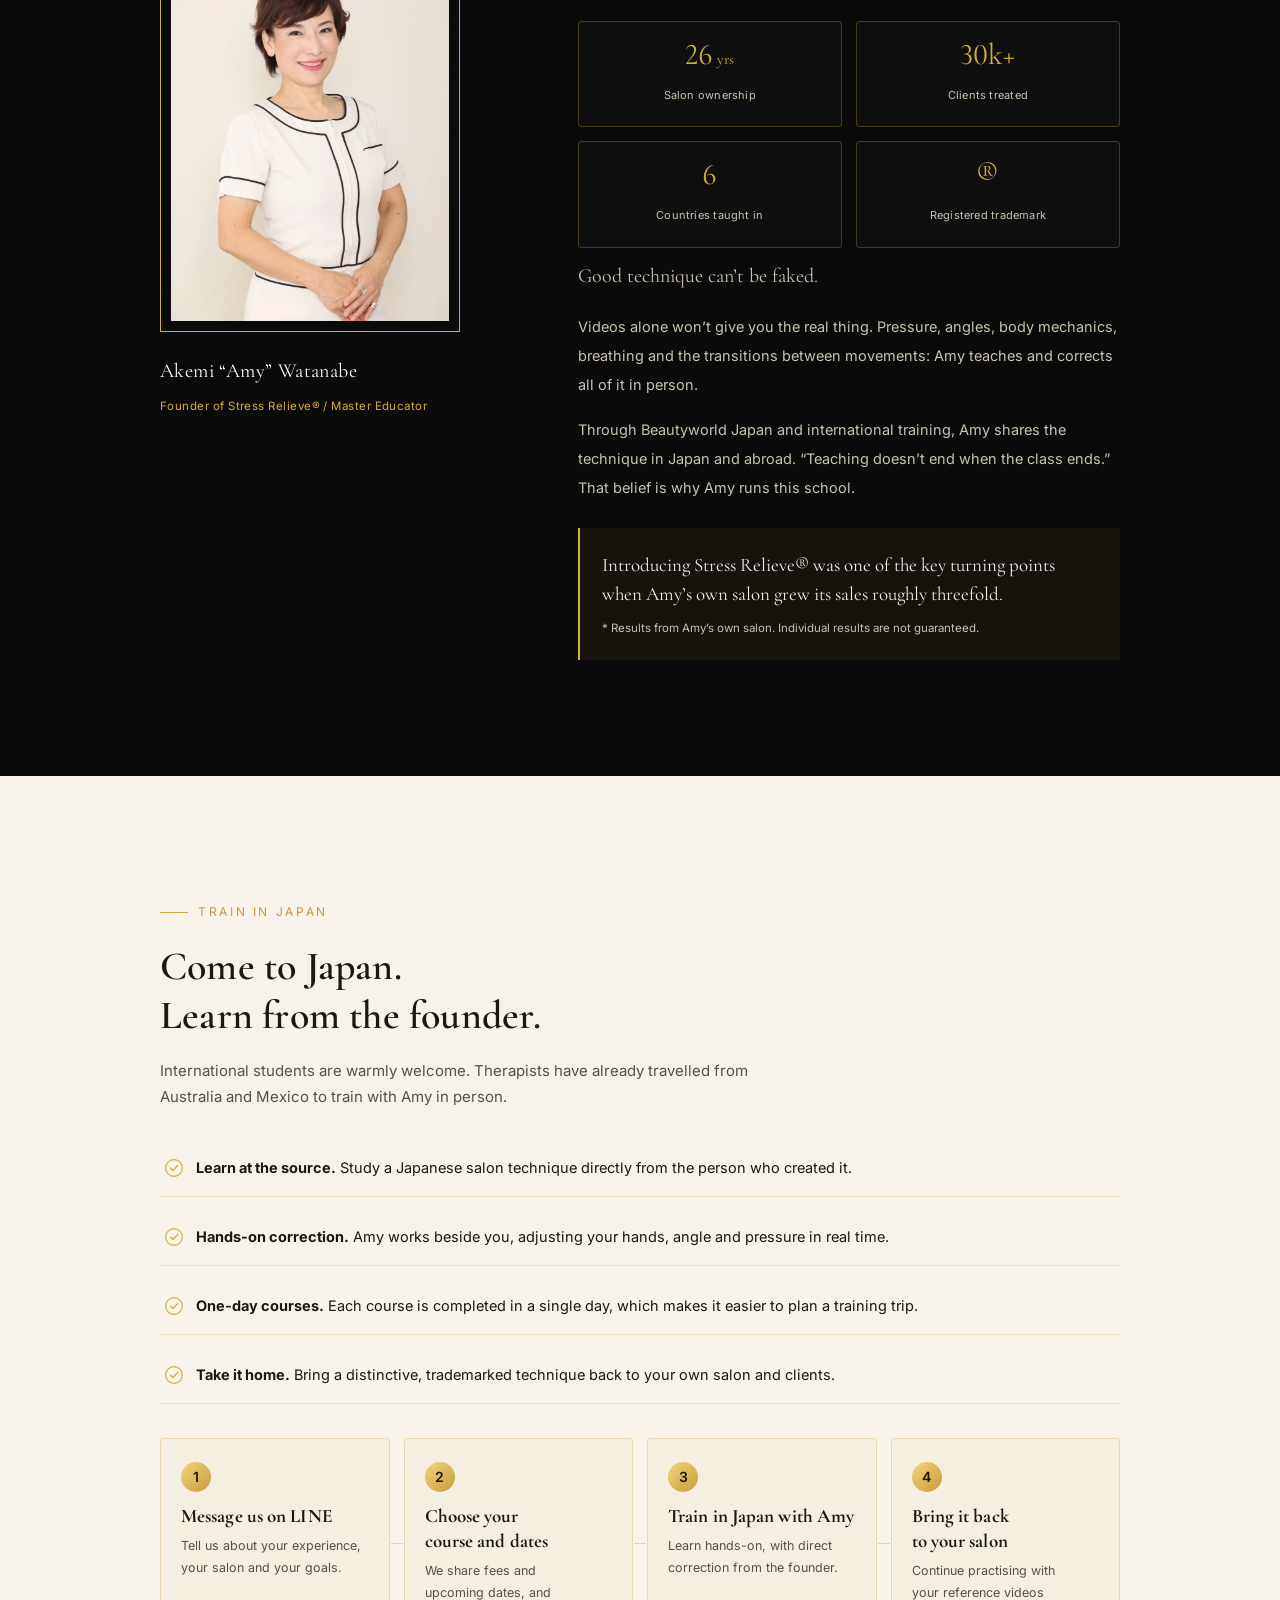
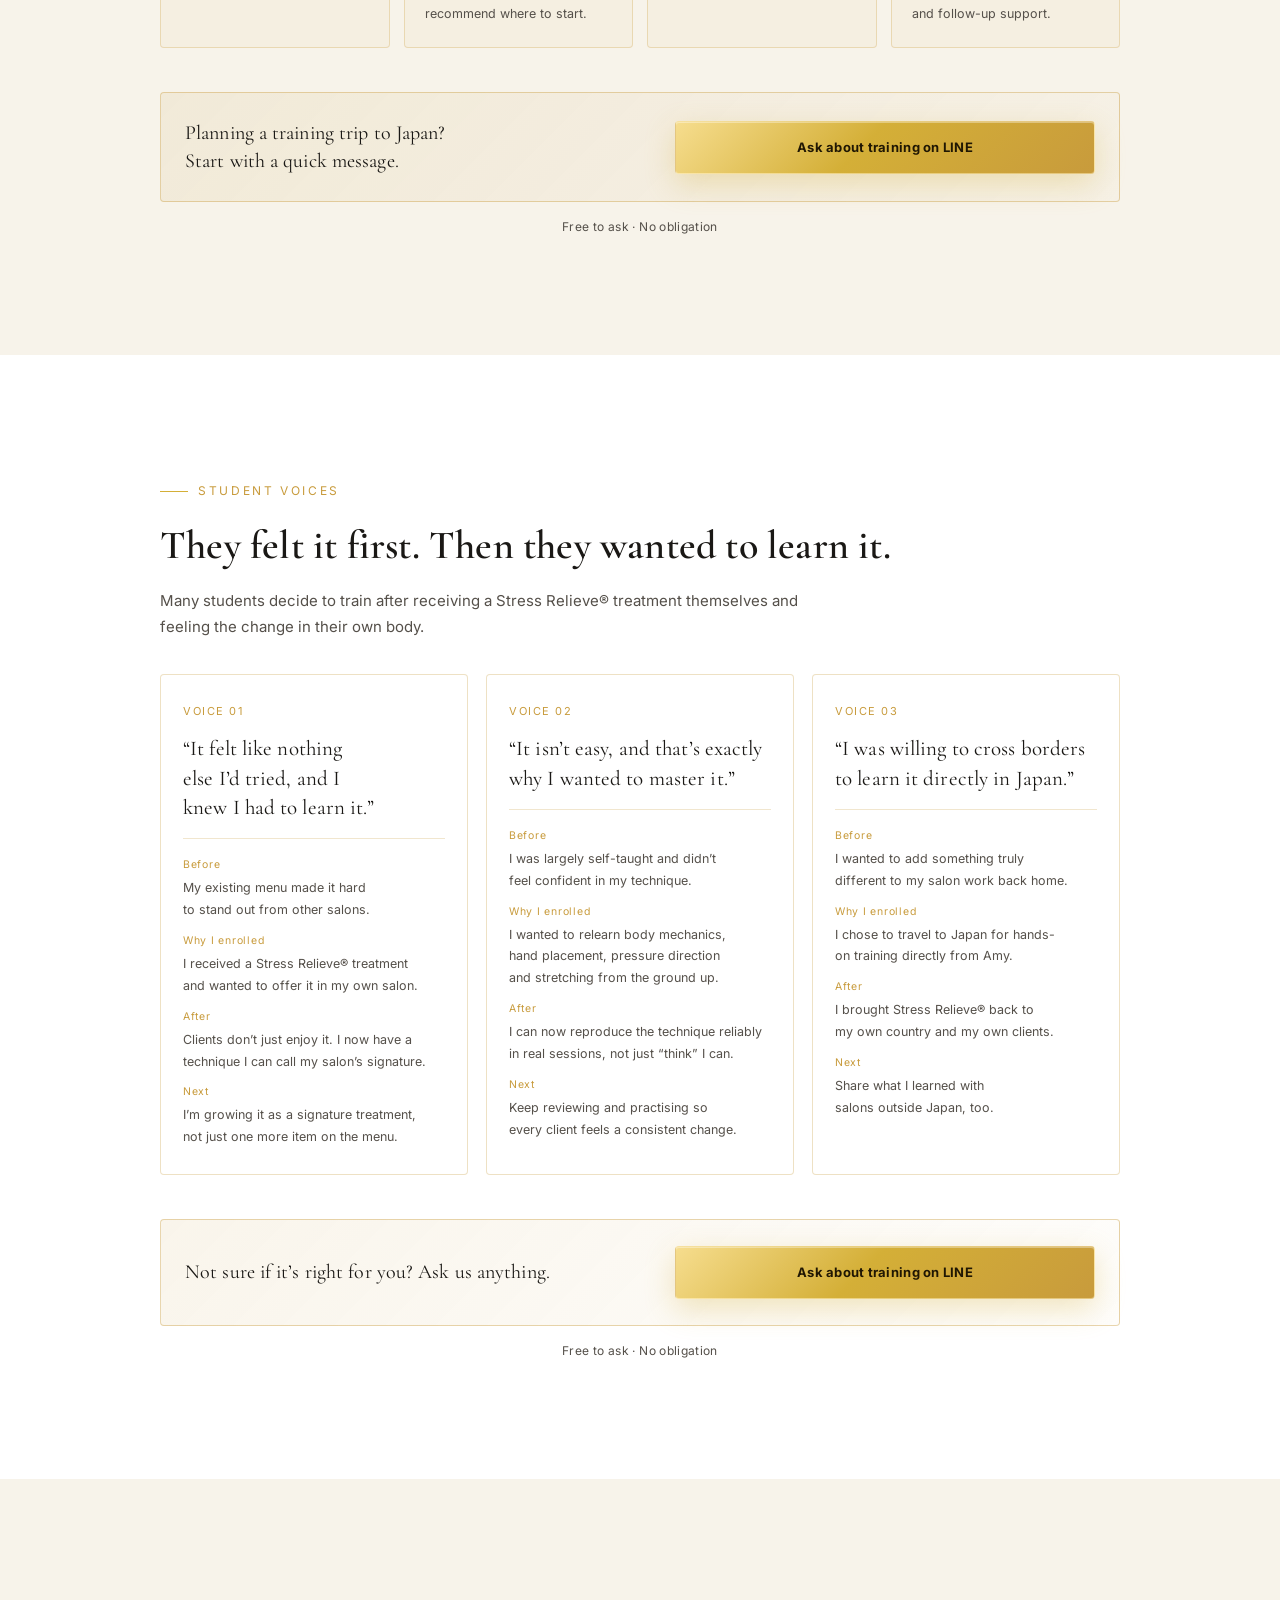
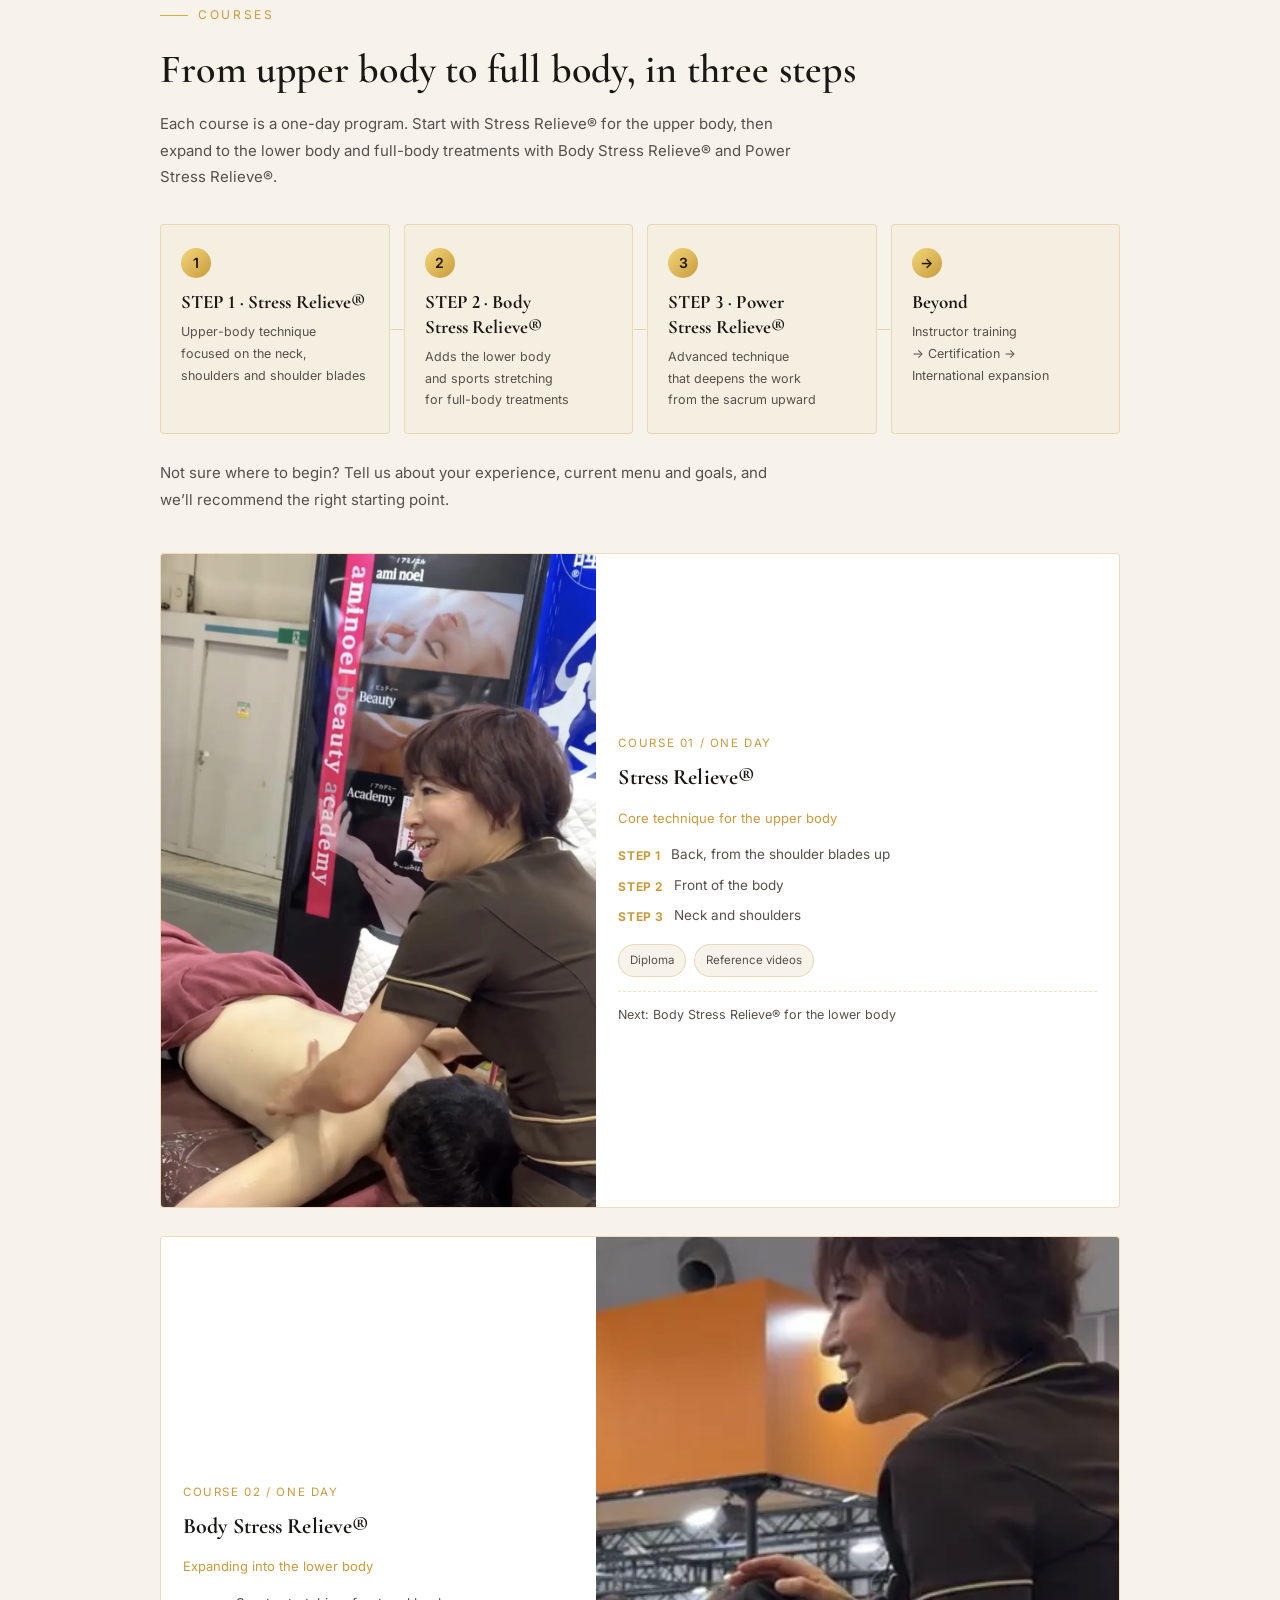
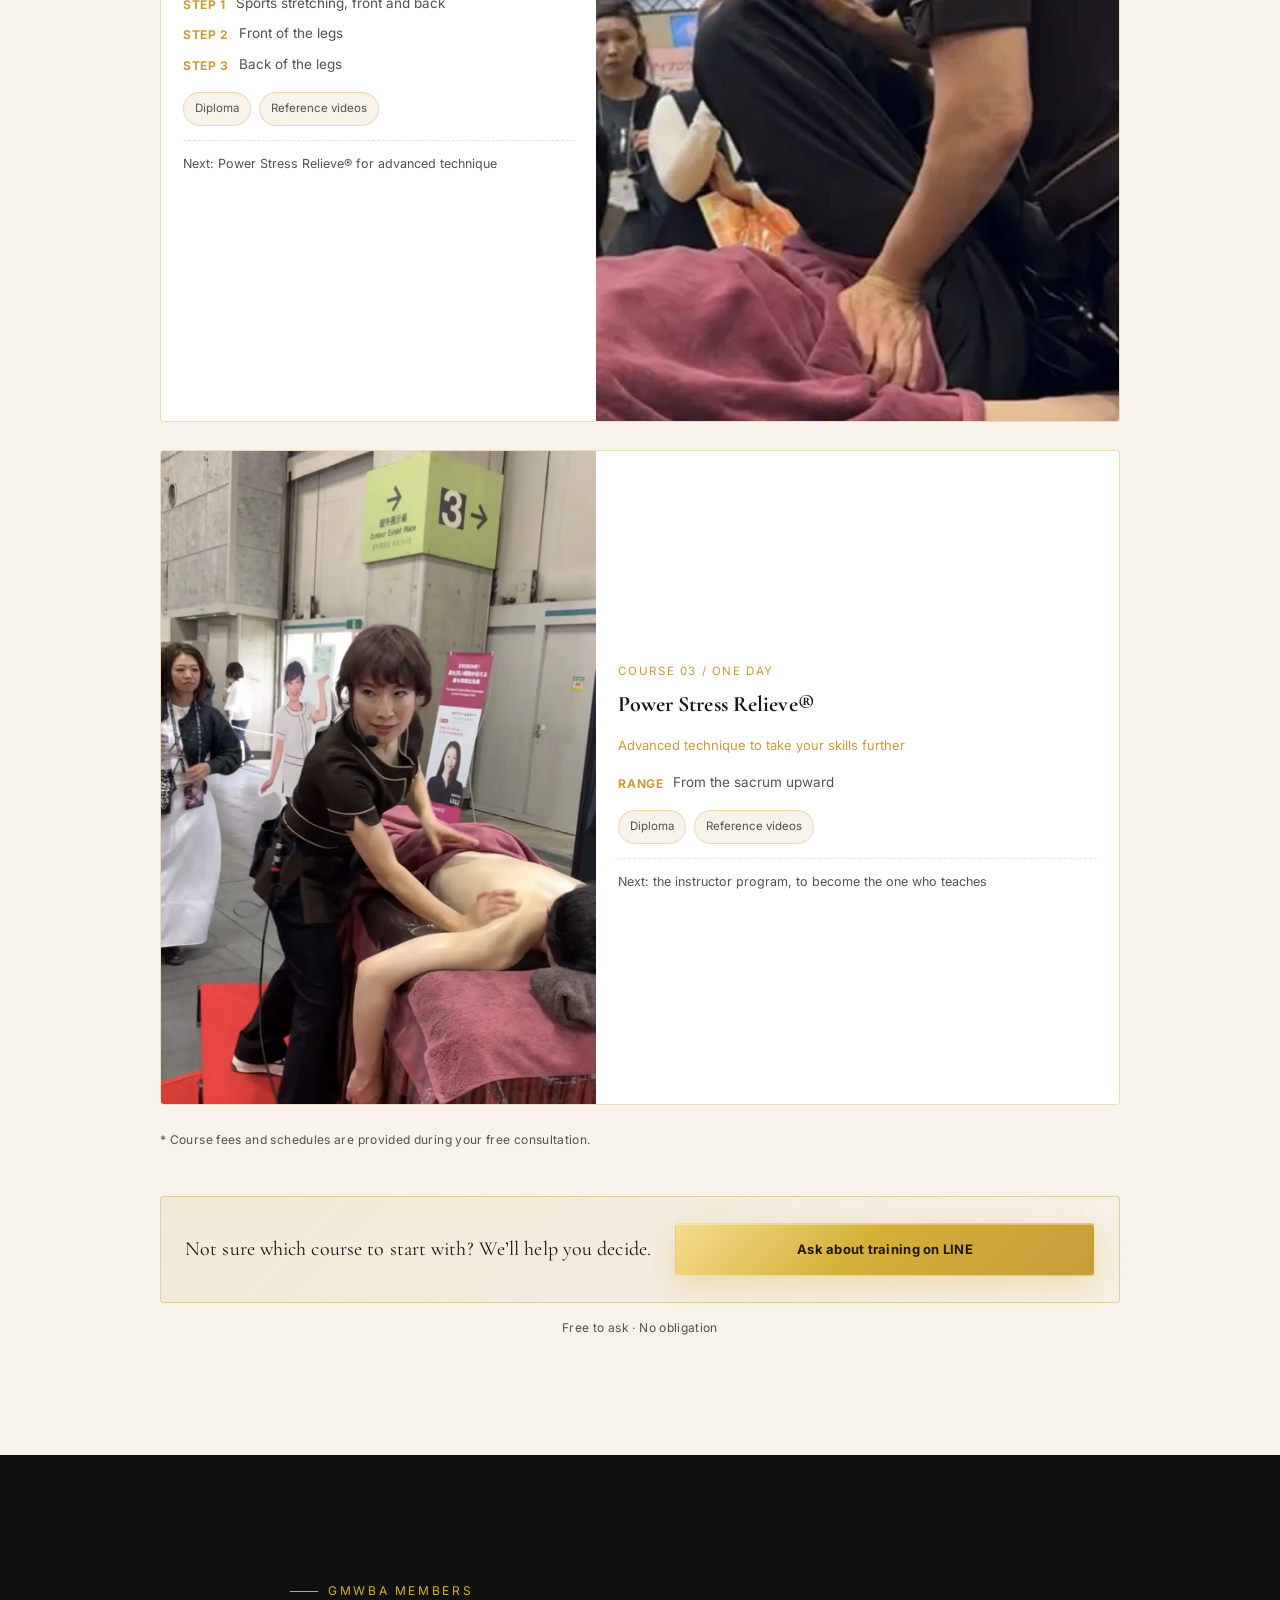
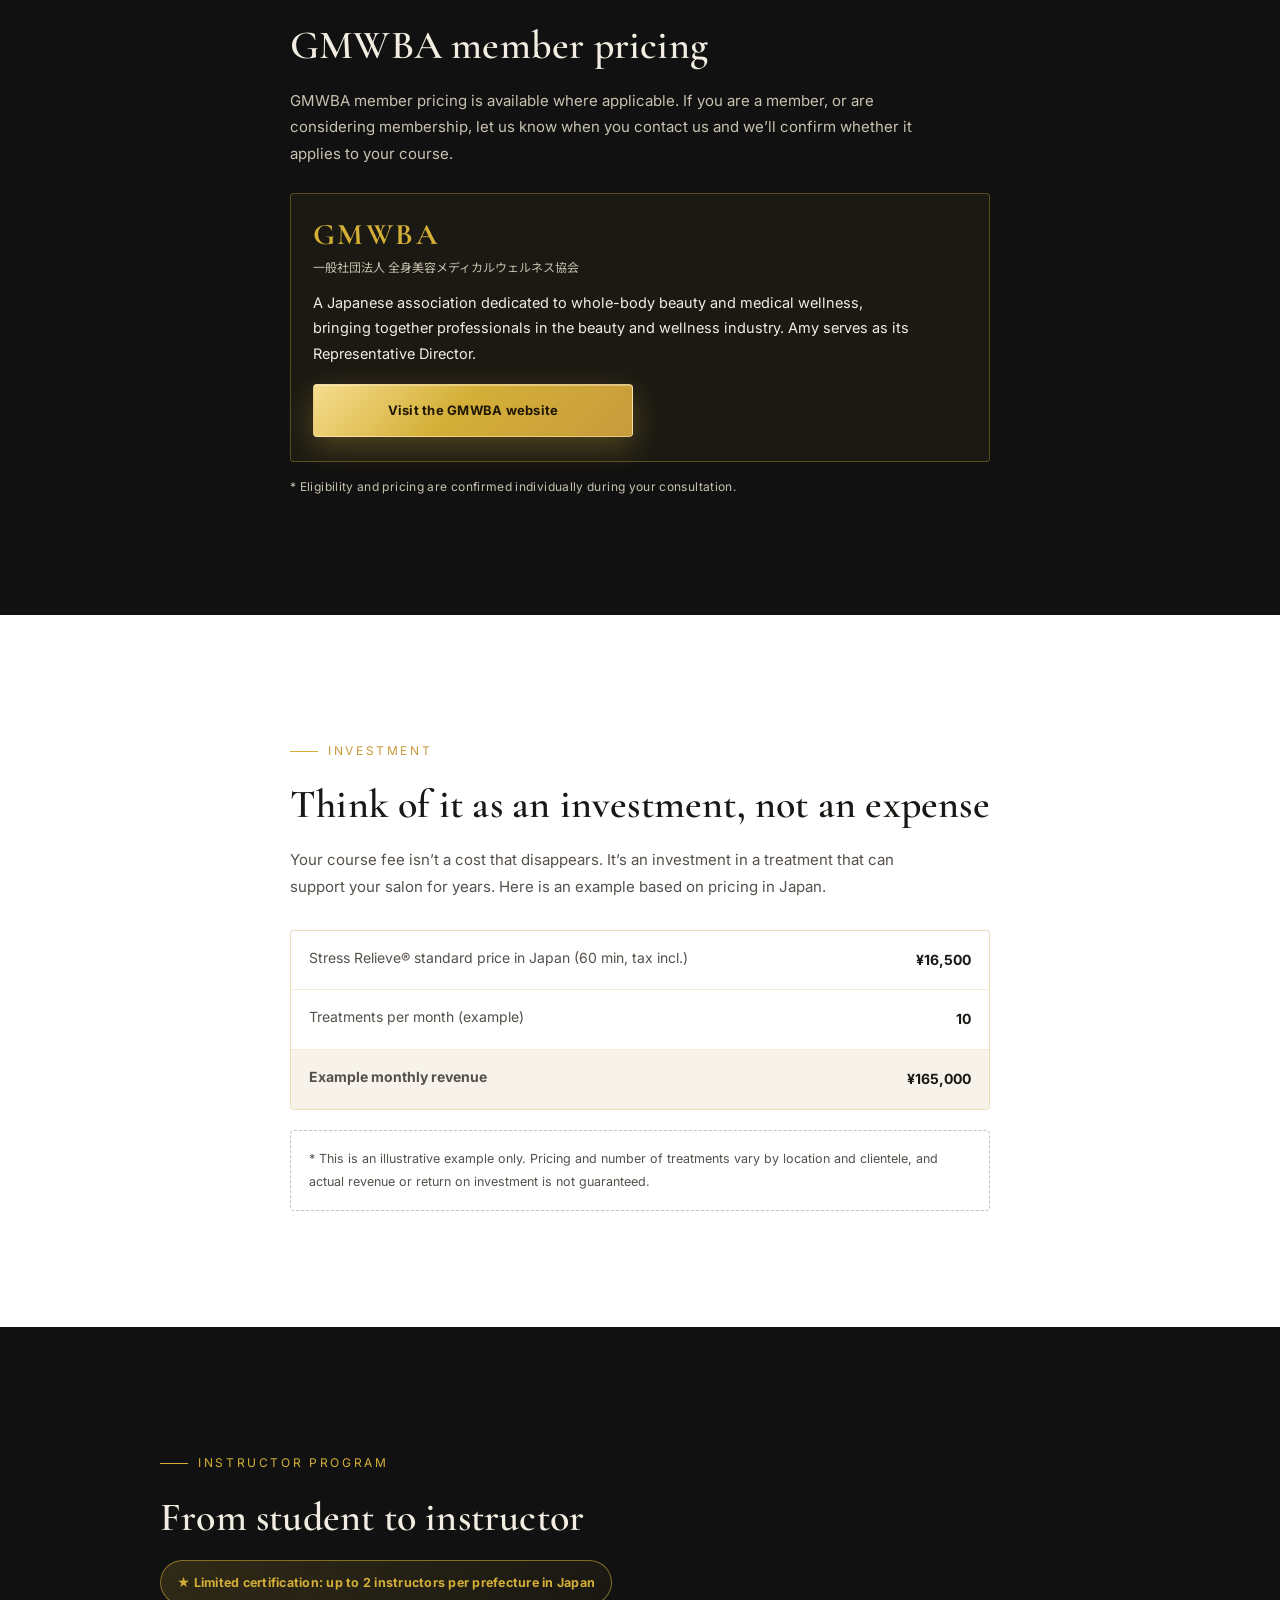
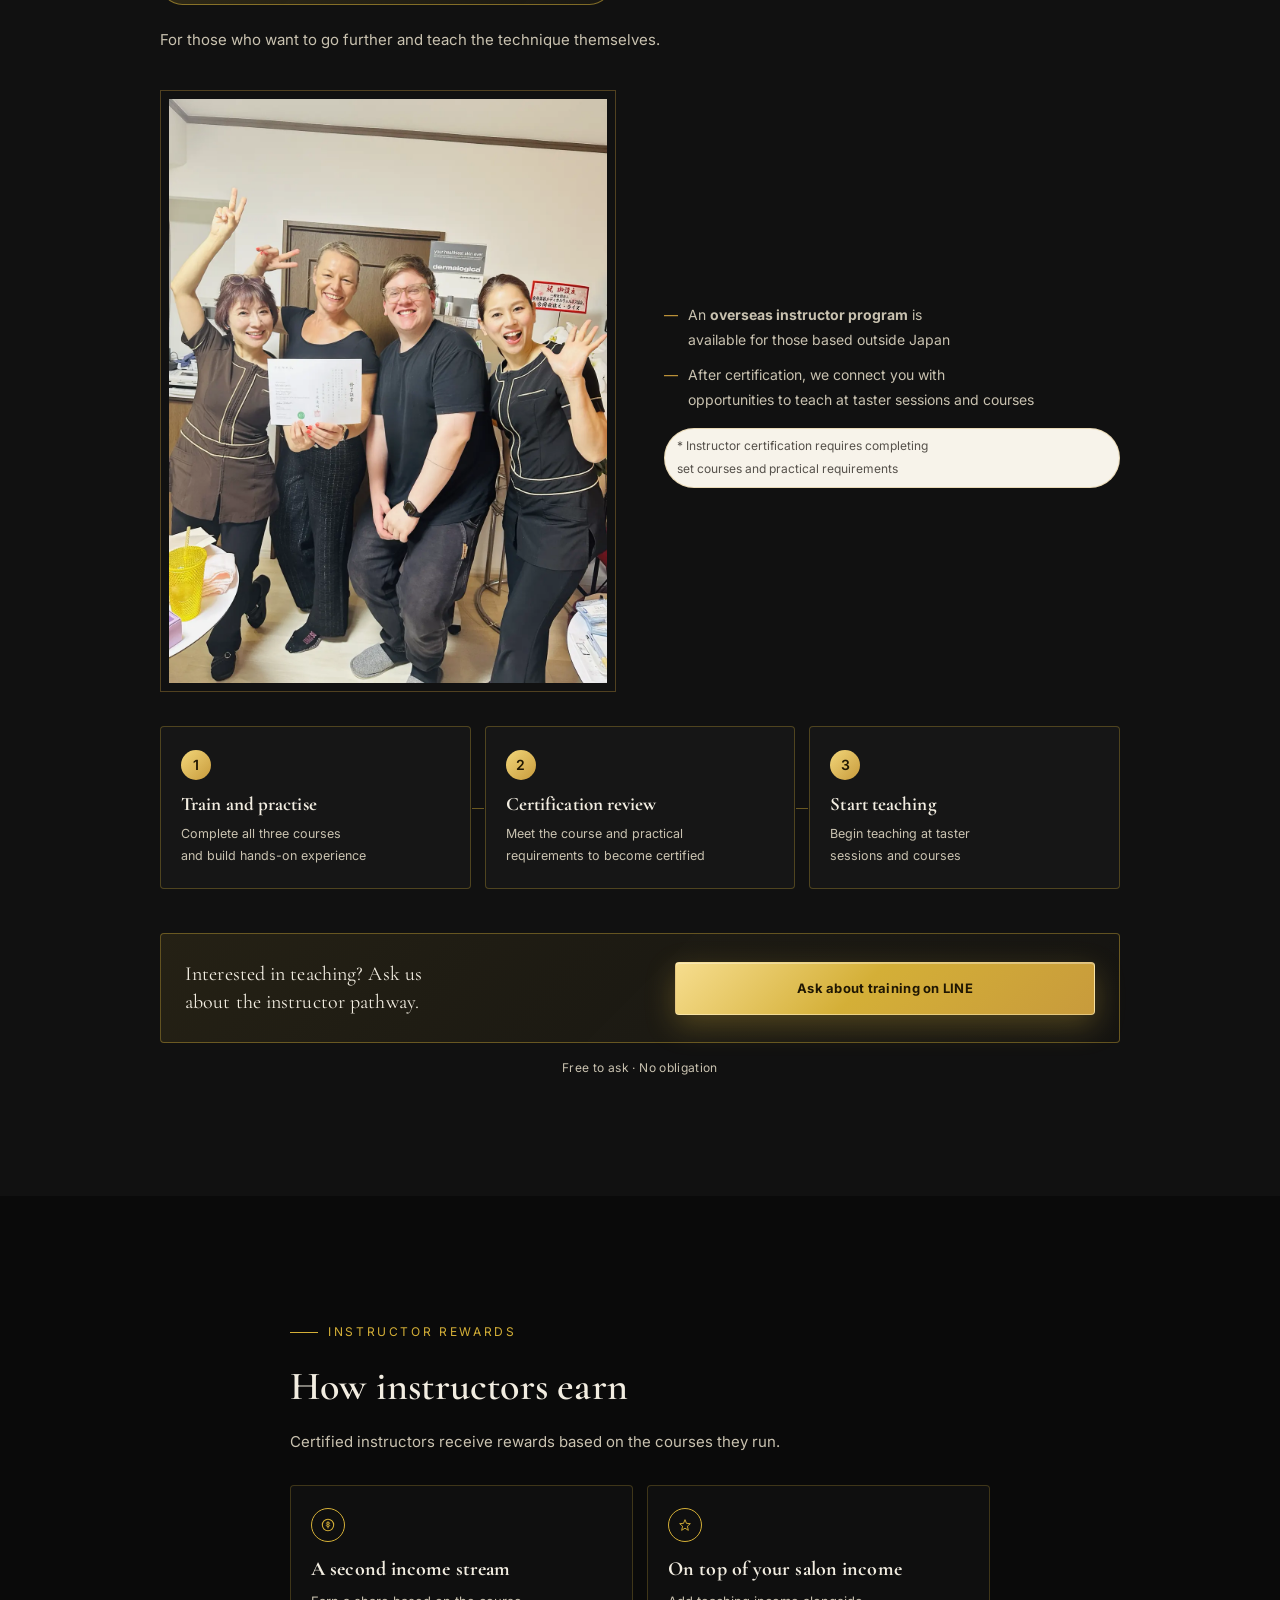
==== commit e1d8a64e: "英語版LPの仕上げ：LINEキーワードの英語補足と表記の統一確認 - LINE案内のキーワード「ストレスリリーブ」に、意味（"Stress Relieve" in   Japanese）とコピー方法の" ====
--- a/en/index.html
+++ b/en/index.html
@@ -1,7 +1,9 @@
 <!doctype html>
-<html lang="en">
+<html lang="en" translate="no">
 <head>
 <meta charset="UTF-8">
+<!-- 英語版をブラウザが日本語に自動翻訳しないようにする -->
+<meta name="google" content="notranslate">
 <meta name="viewport" content="width=device-width, initial-scale=1, viewport-fit=cover">
 <title>Stress Relieve® School Japan | Train with Founder Amy | Myofascial Release × Sports Stretching</title>
 <meta name="description" content="Learn Stress Relieve® in Japan, directly from founder Amy. A hands-on salon technique combining myofascial release and sports stretching, for international therapists and salon owners.">
@@ -83,9 +85,10 @@
       </div>
 
       <div class="line-guide line-guide--compact">
-        <p class="line-guide__label">After adding us on LINE, send this message</p>
+        <p class="line-guide__label">After adding us on LINE, send this keyword</p>
         <div class="line-guide__box">
           <strong lang="ja">ストレスリリーブ</strong>
+          <span class="en-keyword-note">&ldquo;Stress Relieve&rdquo; in Japanese. Tap the button below to copy it.</span>
         </div>
         <button type="button" class="btn-copy js-copy-line-message">Copy message</button>
       </div>
@@ -320,7 +323,7 @@
 
           <p class="i-gold" style="font-family:var(--font-serif); font-size:20px;">Good technique can&rsquo;t be faked.</p>
           <p>Videos alone won&rsquo;t give you the real thing. Pressure, angles, body mechanics, breathing and the transitions between movements: Amy teaches and corrects all of it in person.</p>
-          <p>Through Beautyworld Japan and international training, Amy shares the technique in Japan and abroad. &ldquo;Teaching doesn&rsquo;t end when the class ends.&rdquo; That belief is why she runs this school.</p>
+          <p>Through Beautyworld Japan and international training, Amy shares the technique in Japan and abroad. &ldquo;Teaching doesn&rsquo;t end when the class ends.&rdquo; That belief is why Amy runs this school.</p>
 
           <div class="stat-quote">
             <p>Introducing Stress Relieve® was one of the key turning points when Amy&rsquo;s own salon grew its sales roughly threefold.</p>
@@ -892,9 +895,10 @@
       <p class="cta-note" style="margin-top:10px;">Still deciding? That&rsquo;s okay. We&rsquo;ll listen to your goals first, then recommend a course.</p>
 
       <div class="line-guide" style="margin-left:auto; margin-right:auto;">
-        <p class="line-guide__label">After adding us on LINE, send this message</p>
+        <p class="line-guide__label">After adding us on LINE, send this keyword</p>
         <div class="line-guide__box">
           <strong lang="ja">ストレスリリーブ</strong>
+          <span class="en-keyword-note">&ldquo;Stress Relieve&rdquo; in Japanese. Tap the button below to copy it.</span>
         </div>
         <button type="button" class="btn-copy js-copy-line-message">Copy message</button>
       </div>
--- a/en/css/en.css
+++ b/en/css/en.css
@@ -117,3 +117,13 @@
 
 /* 写真の上に乗る金色のサブコピーを読みやすく */
 .hero__catch { font-weight: 600; }
+
+/* LINEキーワード（日本語）の意味を英語で補足 */
+.en-keyword-note {
+  display: block;
+  margin-top: 4px;
+  font-size: 11.5px;
+  font-weight: 400;
+  line-height: 1.5;
+  color: var(--c-text-on-dark-sub);
+}
